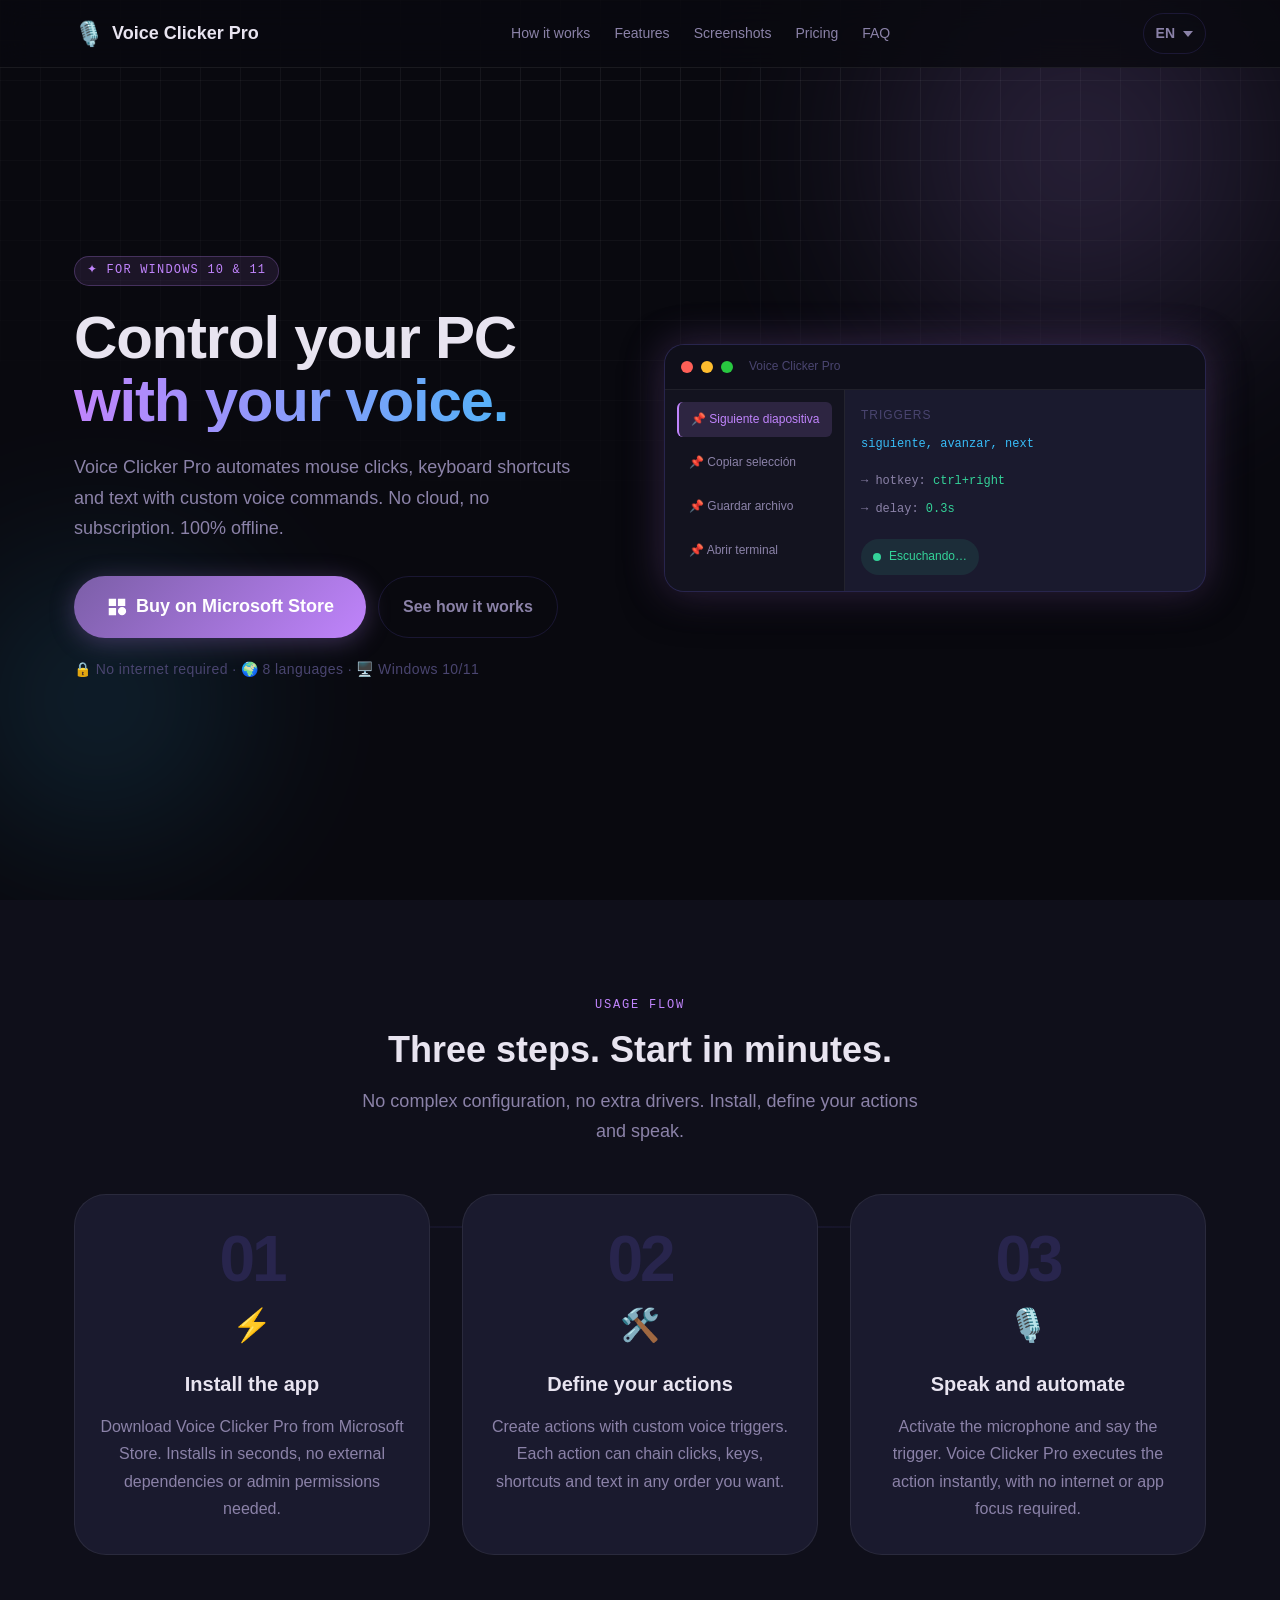
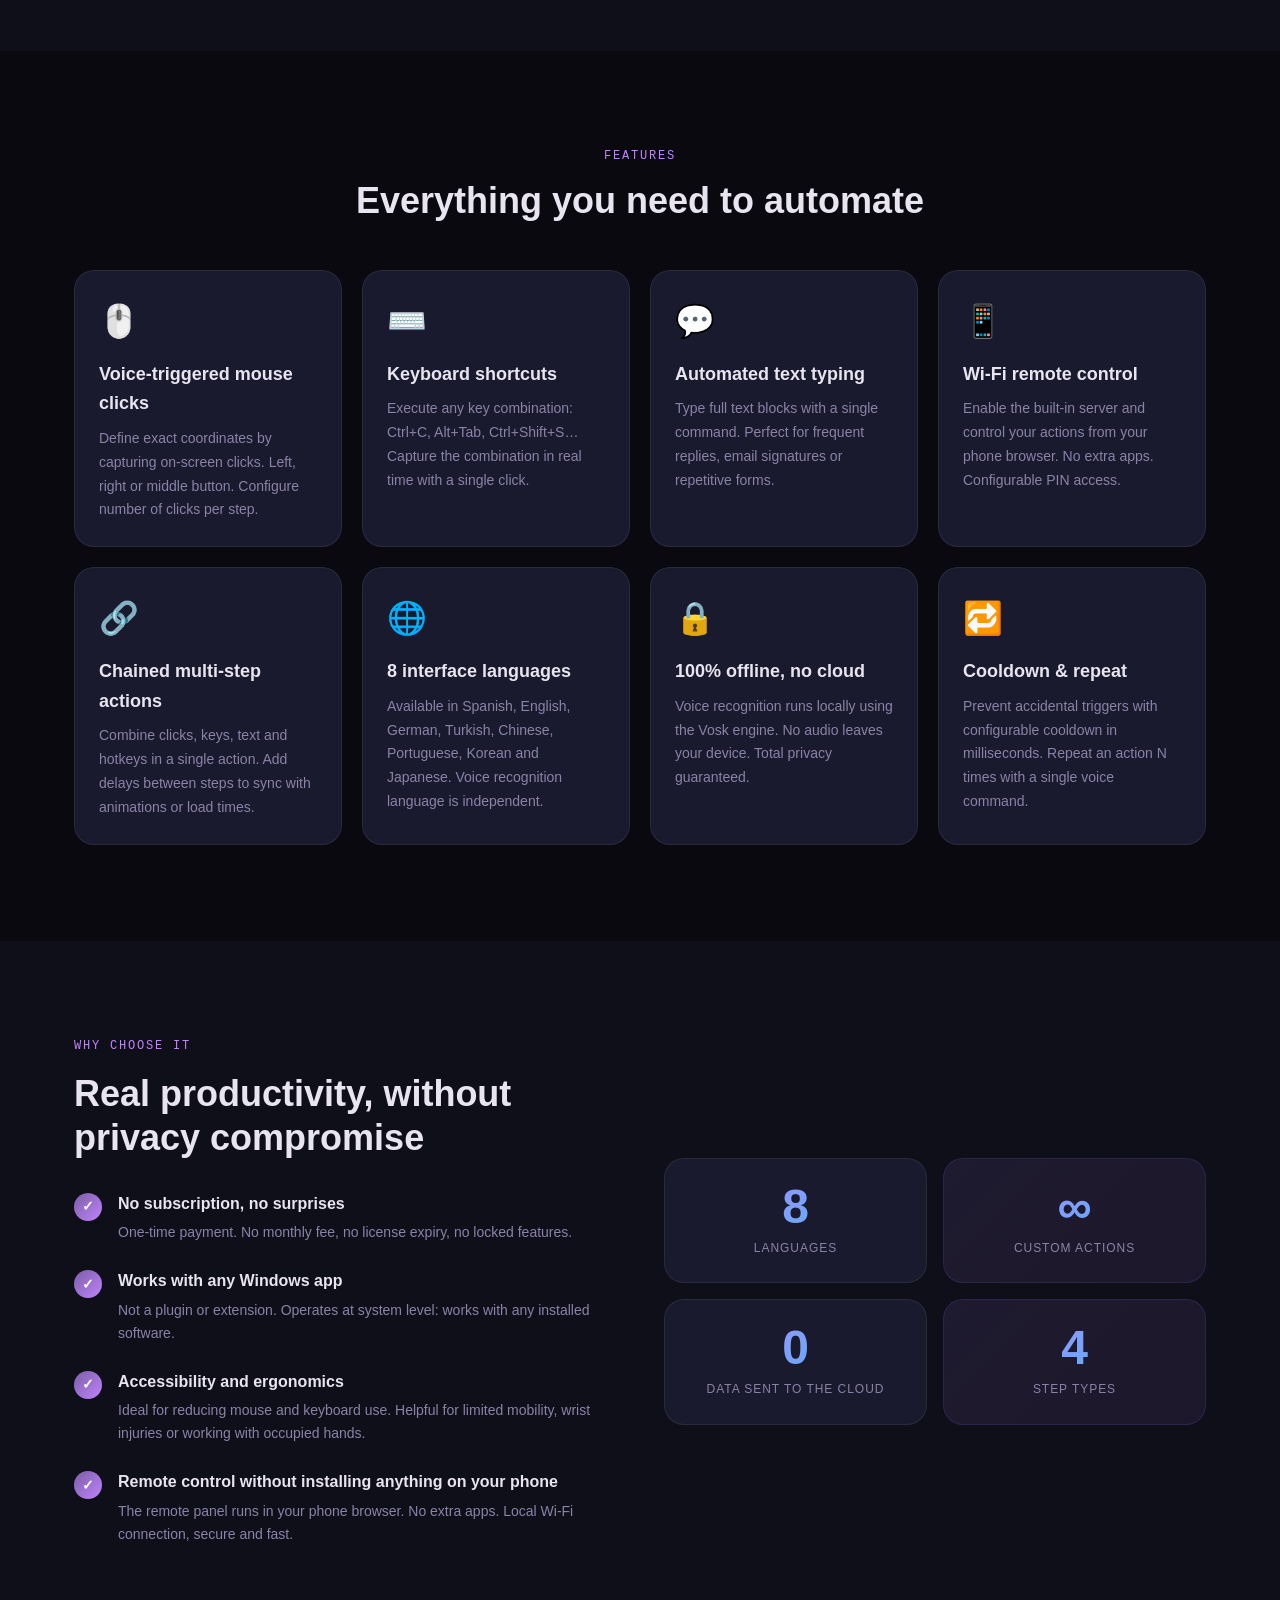
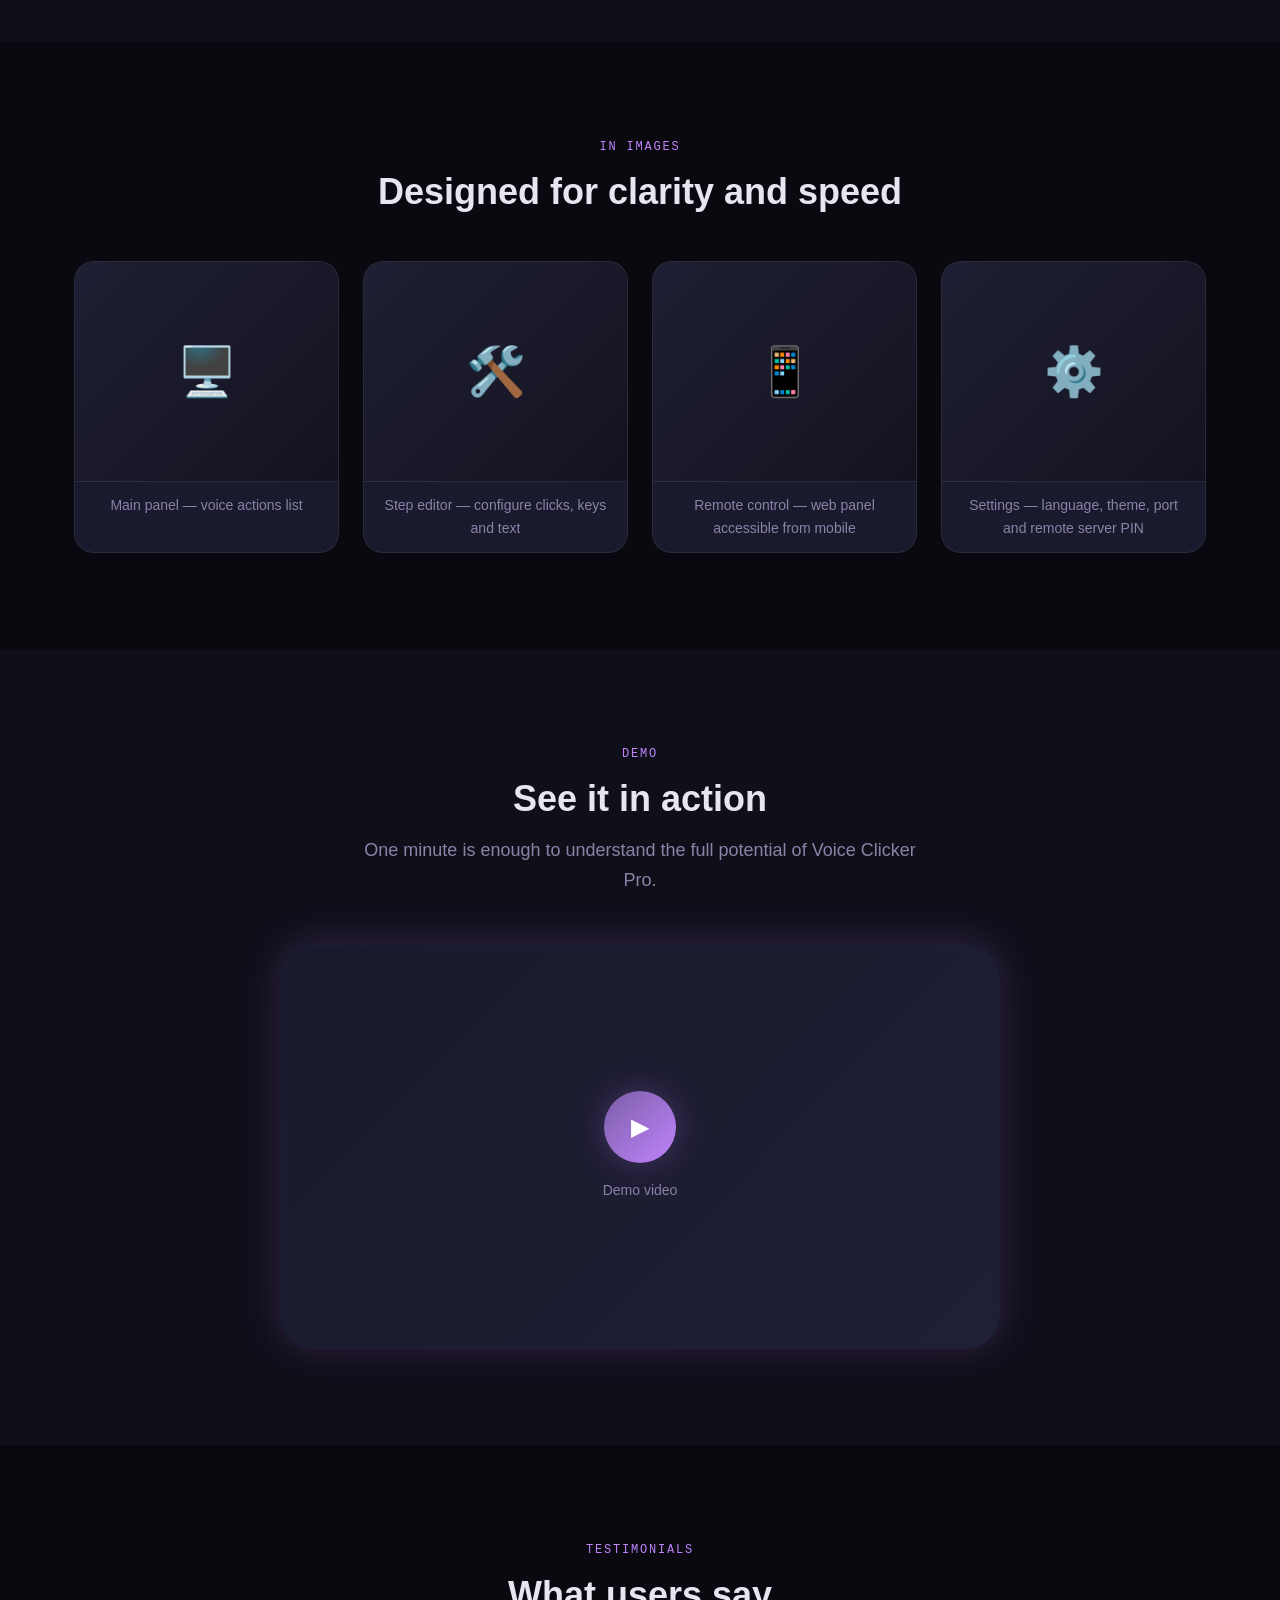
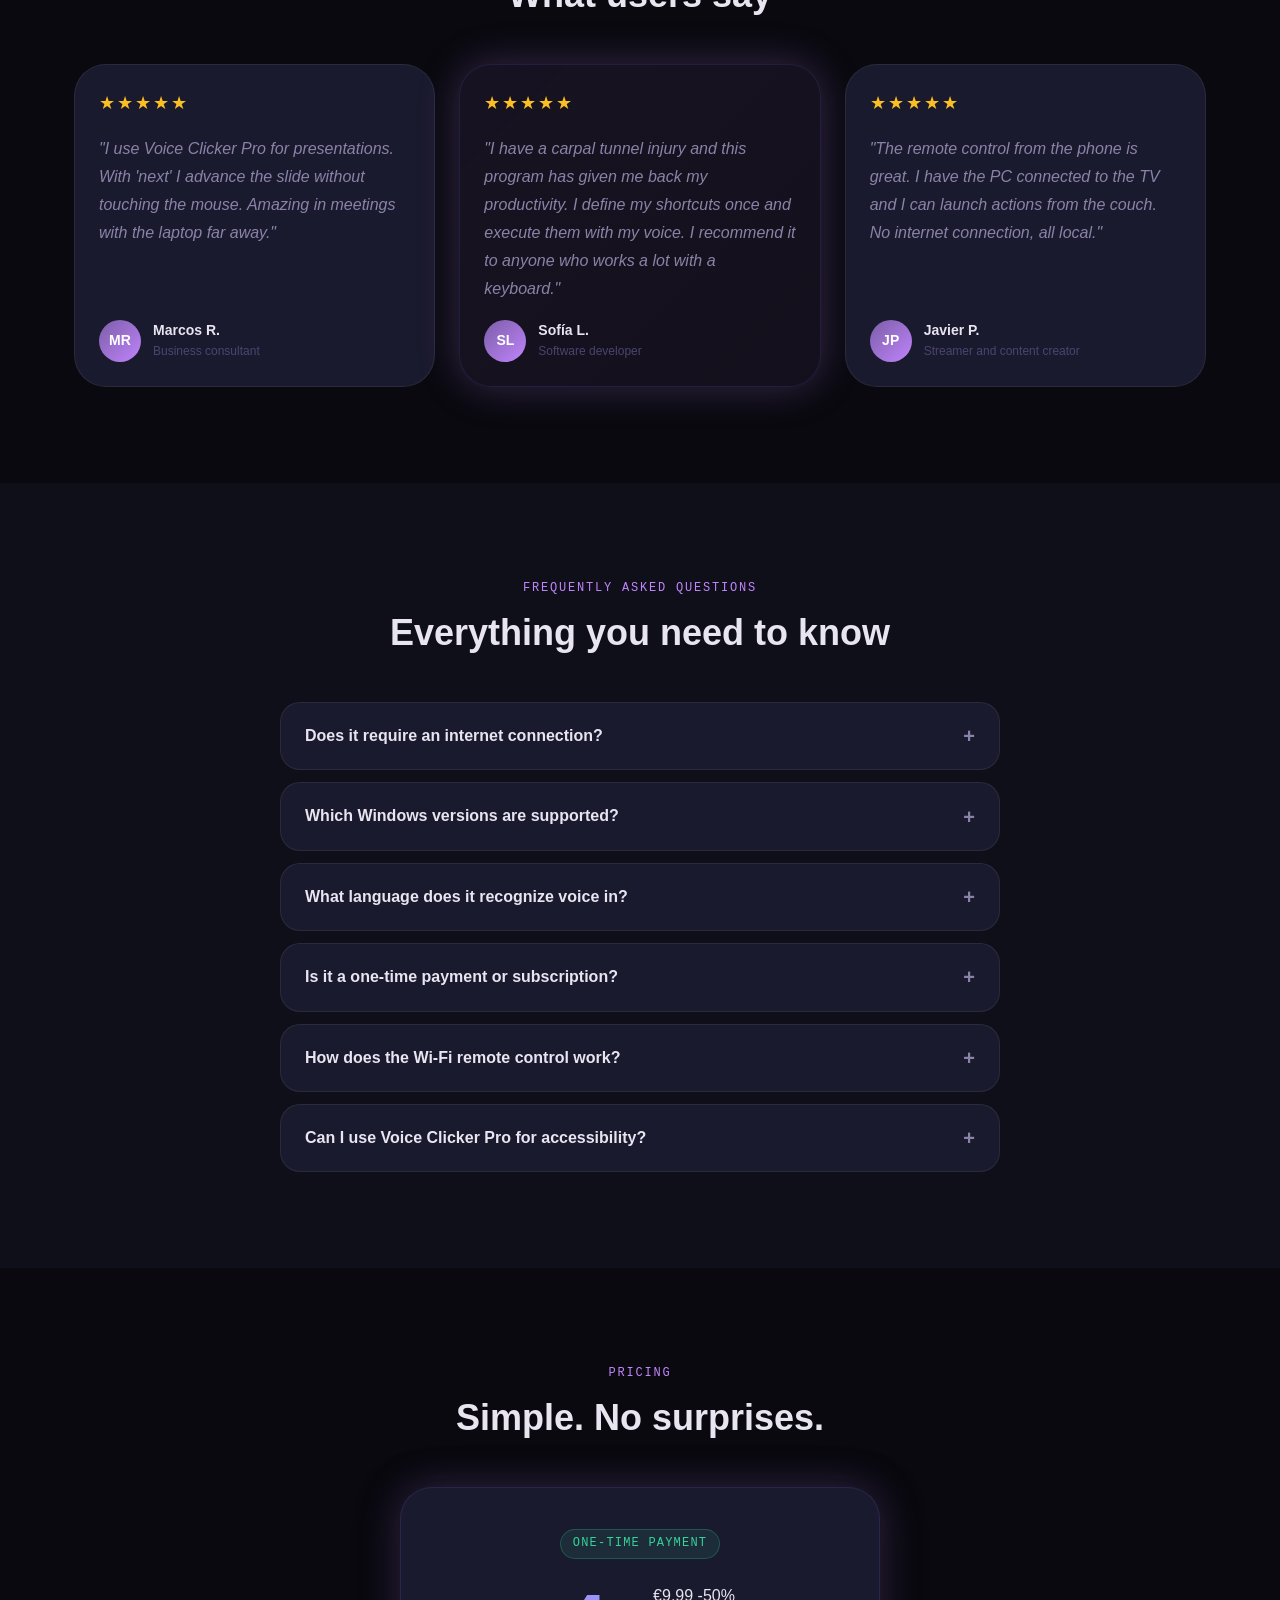
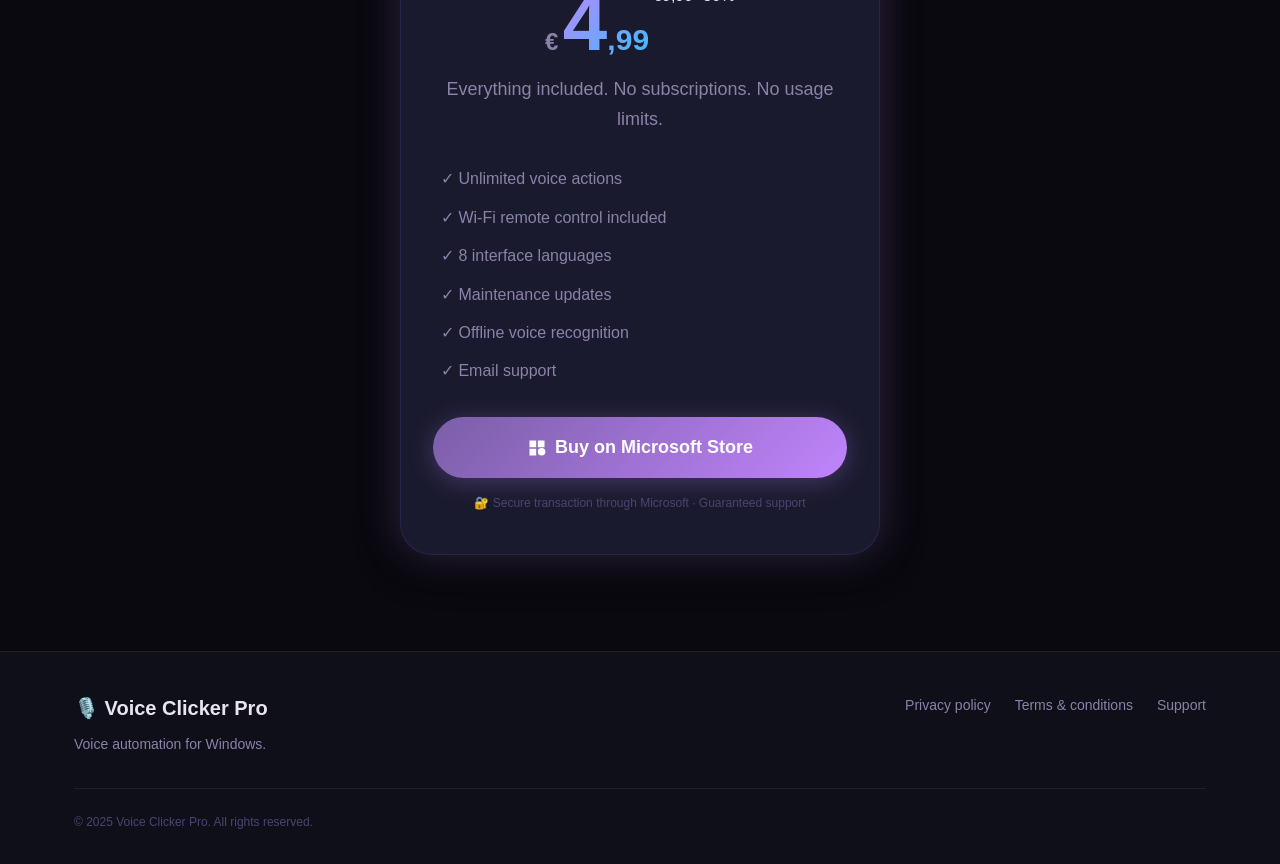
==== index.html @ a467c04c "Update index.html" ====
<!DOCTYPE html>
<html lang="es" dir="ltr">
<head>
  <meta charset="UTF-8" />
  <meta name="viewport" content="width=device-width, initial-scale=1.0" />

  <!-- SEO Primary -->
  <title data-i18n="meta_title">Voice Clicker Pro — Control por Voz para Windows | Automatización con Comandos de Voz</title>
  <meta name="description" data-i18n="meta_description" content="Voice Clicker Pro automatiza clics de ratón, teclas y texto con tu voz en Windows. Control remoto por Wi-Fi, 8 idiomas, sin cloud. Disponible en Microsoft Store." />
  <meta name="keywords" content="voice clicker, control por voz, automatización windows, clicker voz, voice automation, voice commands windows, automatizar teclado ratón, voice recognition windows" />
  <meta name="robots" content="index, follow" />
  <meta name="author" content="Voice Clicker Pro" />
  <link rel="canonical" href="https://voiceclickerpro.app/" />

  <!-- Open Graph -->
  <meta property="og:type" content="website" />
  <meta property="og:url" content="https://voiceclickerpro.app/" />
  <meta property="og:title" data-i18n="meta_og_title" content="Voice Clicker Pro — Automatización por Voz para Windows" />
  <meta property="og:description" data-i18n="meta_og_description" content="Controla tu PC con la voz. Automatiza clics, atajos de teclado y texto con comandos personalizados. Control remoto desde el móvil incluido." />
  <meta property="og:image" content="img/og-image.png" />
  <meta property="og:locale" content="es_ES" />

  <!-- Twitter Cards -->
  <meta name="twitter:card" content="summary_large_image" />
  <meta name="twitter:title" data-i18n="meta_twitter_title" content="Voice Clicker Pro — Control por Voz para Windows" />
  <meta name="twitter:description" data-i18n="meta_twitter_description" content="Automatiza tu PC con comandos de voz. Sin cloud, sin suscripción. Descárgalo en Microsoft Store." />
  <meta name="twitter:image" content="img/og-image.png" />

  <!-- Structured Data -->
  <script type="application/ld+json">
  {
    "@context": "https://schema.org",
    "@graph": [
      {
        "@type": "SoftwareApplication",
        "name": "Voice Clicker Pro",
        "applicationCategory": "UtilitiesApplication",
        "operatingSystem": "Windows 10, Windows 11",
        "description": "Desktop application for Windows that automates mouse clicks, keyboard shortcuts, and text input using voice commands. Includes Wi-Fi remote control, 8-language support, and offline voice recognition via Vosk.",
        "offers": {
          "@type": "Offer",
          "price": "4.99",
          "priceCurrency": "EUR",
          "availability": "https://schema.org/InStock",
          "url": "https://apps.microsoft.com/detail/voice-clicker-pro-id"
        },
        "softwareVersion": "1.0",
        "downloadUrl": "https://apps.microsoft.com/detail/voice-clicker-pro-id",
        "inLanguage": ["es", "en", "de", "tr", "zh", "pt", "ko", "ja"],
        "featureList": [
          "Voice-triggered mouse click automation",
          "Keyboard shortcut automation via voice",
          "Text input via voice commands",
          "Wi-Fi remote control from mobile browser",
          "Offline voice recognition (no cloud required)",
          "Multi-step actions with configurable delays",
          "8-language interface support"
        ]
      },
      {
        "@type": "Product",
        "name": "Voice Clicker Pro",
        "description": "Control your PC with your voice. Automate clicks, keyboard shortcuts and text input with custom voice commands on Windows.",
        "brand": {
          "@type": "Brand",
          "name": "Voice Clicker Pro"
        },
        "offers": {
          "@type": "Offer",
          "price": "4.99",
          "priceCurrency": "EUR",
          "availability": "https://schema.org/InStock"
        }
      },
      {
        "@type": "Organization",
        "name": "Voice Clicker Pro",
        "url": "https://voiceclickerpro.app/",
        "logo": "https://voiceclickerpro.app/img/logo.png",
        "contactPoint": {
          "@type": "ContactPoint",
          "contactType": "customer support",
          "email": "support@voiceclickerpro.app"
        }
      },
      {
        "@type": "FAQPage",
        "mainEntity": [
          {
            "@type": "Question",
            "name": "Does Voice Clicker Pro require an internet connection?",
            "acceptedAnswer": {
              "@type": "Answer",
              "text": "No. Voice recognition runs entirely offline using the Vosk engine. No data is sent to any server."
            }
          },
          {
            "@type": "Question",
            "name": "What Windows versions are supported?",
            "acceptedAnswer": {
              "@type": "Answer",
              "text": "Voice Clicker Pro supports Windows 10 and Windows 11 (64-bit)."
            }
          }
        ]
      }
    ]
  }
  </script>

  <link rel="stylesheet" href="styles.css" />
</head>
<body>

  <!-- ═══════════════════════════ HEADER ═══════════════════════════ -->
  <header class="header" role="banner">
    <div class="header__inner container">
      <a href="#hero" class="header__logo" aria-label="Voice Clicker Pro — Inicio">
        <!-- Aquí va el logo -->
        <span class="header__logo-icon" aria-hidden="true">🎙️</span>
        <span class="header__logo-text">Voice Clicker Pro</span>
      </a>

      <button class="header__nav-toggle" id="navToggle" aria-label="Abrir menú" aria-expanded="false" aria-controls="mainNav">
        <span class="header__hamburger"></span>
        <span class="header__hamburger"></span>
        <span class="header__hamburger"></span>
      </button>

      <nav class="header__nav" id="mainNav" role="navigation" aria-label="Navegación principal">
        <ul class="header__nav-list">
          <li><a href="#how-it-works" class="header__nav-link" data-i18n="nav_how">Cómo funciona</a></li>
          <li><a href="#features" class="header__nav-link" data-i18n="nav_features">Características</a></li>
          <li><a href="#screenshots" class="header__nav-link" data-i18n="nav_screenshots">Capturas</a></li>
          <li><a href="#pricing" class="header__nav-link" data-i18n="nav_pricing">Precio</a></li>
          <li><a href="#faq" class="header__nav-link" data-i18n="nav_faq">FAQ</a></li>
        </ul>
      </nav>

      <div class="header__lang" role="navigation" aria-label="Selector de idioma">
        <button class="header__lang-btn" id="langBtn" aria-haspopup="listbox" aria-expanded="false" aria-label="Idioma actual: Español">
          <span id="langBtnLabel">ES</span>
          <svg class="header__lang-caret" aria-hidden="true" viewBox="0 0 10 6" width="10" height="6">
            <path d="M0 0l5 6 5-6z" fill="currentColor"/>
          </svg>
        </button>
        <ul class="header__lang-dropdown" id="langDropdown" role="listbox" aria-label="Idiomas disponibles">
          <li role="option" data-lang="es" aria-selected="true">🇪🇸 Español</li>
          <li role="option" data-lang="en" aria-selected="false">🇬🇧 English</li>
          <li role="option" data-lang="de" aria-selected="false">🇩🇪 Deutsch</li>
          <li role="option" data-lang="tr" aria-selected="false">🇹🇷 Türkçe</li>
          <li role="option" data-lang="zh" aria-selected="false">🇨🇳 中文</li>
          <li role="option" data-lang="pt" aria-selected="false">🇧🇷 Português</li>
          <li role="option" data-lang="ko" aria-selected="false">🇰🇷 한국어</li>
          <li role="option" data-lang="ja" aria-selected="false">🇯🇵 日本語</li>
        </ul>
      </div>
    </div>
  </header>

  <main id="main-content">

    <!-- ═══════════════════════════ HERO ═══════════════════════════ -->
    <section class="hero" id="hero" aria-labelledby="heroHeading">
      <div class="hero__bg" aria-hidden="true">
        <div class="hero__bg-orb hero__bg-orb--1"></div>
        <div class="hero__bg-orb hero__bg-orb--2"></div>
        <div class="hero__bg-grid"></div>
      </div>
      <div class="hero__inner container">
        <div class="hero__content">
          <div class="hero__badge" data-i18n="hero_badge">✦ Para Windows 10 &amp; 11</div>
          <h1 class="hero__title" id="heroHeading">
            <span class="hero__title-line" data-i18n="hero_title_1">Controla tu PC</span>
            <span class="hero__title-accent" data-i18n="hero_title_2">con tu voz.</span>
          </h1>
          <p class="hero__subtitle" data-i18n="hero_subtitle">
            Voice Clicker Pro automatiza clics, atajos de teclado y texto con comandos de voz personalizados. Sin cloud, sin suscripción. 100% offline.
          </p>
          <div class="hero__cta-group">
            <a href="https://apps.microsoft.com/detail/9NT4K8DXNHBM?hl=es&gl=ES&ocid=pdpshare" class="btn btn--primary btn--large hero__cta" rel="noopener noreferrer" target="_blank" data-i18n="hero_cta_buy">
              <svg aria-hidden="true" viewBox="0 0 24 24" width="22" height="22" fill="currentColor"><path d="M3 3h8v8H3V3zm10 0h8v8h-8V3zM3 13h8v8H3v-8zm10 3.5a4.5 4.5 0 119 0 4.5 4.5 0 01-9 0z"/></svg>
              Comprar en Microsoft Store
            </a>
            <a href="#how-it-works" class="btn btn--ghost hero__cta-secondary" data-i18n="hero_cta_learn">Ver cómo funciona</a>
          </div>
          <p class="hero__trust" data-i18n="hero_trust">
            🔒 Sin conexión a internet · 🌍 8 idiomas · 🖥️ Windows 10/11
          </p>
        </div>
        <div class="hero__mockup" aria-hidden="true">
          <div class="hero__mockup-window">
            <div class="hero__mockup-titlebar">
              <span class="hero__mockup-dot hero__mockup-dot--red"></span>
              <span class="hero__mockup-dot hero__mockup-dot--yellow"></span>
              <span class="hero__mockup-dot hero__mockup-dot--green"></span>
              <span class="hero__mockup-title">Voice Clicker Pro</span>
            </div>
            <!-- Aquí va mockup principal de la app -->
            <div class="hero__mockup-body">
              <div class="hero__mockup-sidebar">
                <div class="hero__mockup-item hero__mockup-item--active">📌 Siguiente diapositiva</div>
                <div class="hero__mockup-item">📌 Copiar selección</div>
                <div class="hero__mockup-item">📌 Guardar archivo</div>
                <div class="hero__mockup-item">📌 Abrir terminal</div>
              </div>
              <div class="hero__mockup-editor">
                <div class="hero__mockup-field">
                  <span class="hero__mockup-label">Triggers</span>
                  <span class="hero__mockup-value">siguiente, avanzar, next</span>
                </div>
                <div class="hero__mockup-steps">
                  <div class="hero__mockup-step">→ hotkey: <em>ctrl+right</em></div>
                  <div class="hero__mockup-step">→ delay: <em>0.3s</em></div>
                </div>
                <div class="hero__mockup-mic">
                  <span class="hero__mockup-mic-dot"></span>
                  <span class="hero__mockup-mic-text">Escuchando…</span>
                </div>
              </div>
            </div>
          </div>
        </div>
      </div>
    </section>

    <!-- ═══════════════════════════ HOW IT WORKS ═══════════════════════════ -->
    <section class="how" id="how-it-works" aria-labelledby="howHeading">
      <div class="container">
        <header class="section-header">
          <p class="section-header__kicker" data-i18n="how_kicker">Flujo de uso</p>
          <h2 class="section-header__title" id="howHeading" data-i18n="how_title">Tres pasos. Empieza en minutos.</h2>
          <p class="section-header__desc" data-i18n="how_desc">Sin configuración compleja, sin drivers extra. Instala, define tus acciones y habla.</p>
        </header>
        <ol class="how__steps" aria-label="Pasos de uso de Voice Clicker Pro">
          <li class="how__step">
            <div class="how__step-num" aria-hidden="true">01</div>
            <div class="how__step-icon" aria-hidden="true">⚡</div>
            <h3 class="how__step-title" data-i18n="how_step1_title">Instala la app</h3>
            <p class="how__step-desc" data-i18n="how_step1_desc">Descarga Voice Clicker Pro desde Microsoft Store. Se instala en segundos, sin dependencias externas ni permisos de administrador.</p>
          </li>
          <li class="how__step">
            <div class="how__step-num" aria-hidden="true">02</div>
            <div class="how__step-icon" aria-hidden="true">🛠️</div>
            <h3 class="how__step-title" data-i18n="how_step2_title">Define tus acciones</h3>
            <p class="how__step-desc" data-i18n="how_step2_desc">Crea acciones con triggers de voz personalizados. Cada acción puede encadenar clics, teclas, atajos y texto en el orden que quieras.</p>
          </li>
          <li class="how__step">
            <div class="how__step-num" aria-hidden="true">03</div>
            <div class="how__step-icon" aria-hidden="true">🎙️</div>
            <h3 class="how__step-title" data-i18n="how_step3_title">Habla y automatiza</h3>
            <p class="how__step-desc" data-i18n="how_step3_desc">Activa el micrófono y di el trigger. Voice Clicker Pro ejecuta la acción al instante, sin necesidad de internet ni de mantener el foco en la app.</p>
          </li>
        </ol>
      </div>
    </section>

    <!-- ═══════════════════════════ FEATURES ═══════════════════════════ -->
    <section class="features" id="features" aria-labelledby="featuresHeading">
      <div class="container">
        <header class="section-header">
          <p class="section-header__kicker" data-i18n="feat_kicker">Funcionalidades</p>
          <h2 class="section-header__title" id="featuresHeading" data-i18n="feat_title">Todo lo que necesitas para automatizar</h2>
        </header>
        <ul class="features__grid" aria-label="Características principales de Voice Clicker Pro">
          <li class="feature-card">
            <div class="feature-card__icon" aria-hidden="true">🖱️</div>
            <h3 class="feature-card__title" data-i18n="feat1_title">Clics de ratón por voz</h3>
            <p class="feature-card__desc" data-i18n="feat1_desc">Define coordenadas exactas capturando clics en pantalla. Botón izquierdo, derecho o central. Configura el número de clics por paso.</p>
          </li>
          <li class="feature-card">
            <div class="feature-card__icon" aria-hidden="true">⌨️</div>
            <h3 class="feature-card__title" data-i18n="feat2_title">Atajos de teclado</h3>
            <p class="feature-card__desc" data-i18n="feat2_desc">Ejecuta cualquier combinación de teclas: Ctrl+C, Alt+Tab, Ctrl+Shift+S… Captura la combinación en tiempo real con un clic.</p>
          </li>
          <li class="feature-card">
            <div class="feature-card__icon" aria-hidden="true">💬</div>
            <h3 class="feature-card__title" data-i18n="feat3_title">Escritura automática de texto</h3>
            <p class="feature-card__desc" data-i18n="feat3_desc">Escribe bloques de texto completos con un solo comando. Ideal para respuestas frecuentes, firmas de correo o formularios repetitivos.</p>
          </li>
          <li class="feature-card">
            <div class="feature-card__icon" aria-hidden="true">📱</div>
            <h3 class="feature-card__title" data-i18n="feat4_title">Control remoto por Wi-Fi</h3>
            <p class="feature-card__desc" data-i18n="feat4_desc">Activa el servidor integrado y controla tus acciones desde el navegador de tu móvil. Sin apps extra. PIN de acceso configurable.</p>
          </li>
          <li class="feature-card">
            <div class="feature-card__icon" aria-hidden="true">🔗</div>
            <h3 class="feature-card__title" data-i18n="feat5_title">Pasos múltiples encadenados</h3>
            <p class="feature-card__desc" data-i18n="feat5_desc">Combina clics, teclas, texto y hotkeys en una sola acción. Añade delays entre pasos para sincronizar con animaciones o tiempos de carga.</p>
          </li>
          <li class="feature-card">
            <div class="feature-card__icon" aria-hidden="true">🌐</div>
            <h3 class="feature-card__title" data-i18n="feat6_title">8 idiomas de interfaz</h3>
            <p class="feature-card__desc" data-i18n="feat6_desc">Disponible en español, inglés, alemán, turco, chino, portugués, coreano y japonés. El idioma de reconocimiento de voz es independiente.</p>
          </li>
          <li class="feature-card">
            <div class="feature-card__icon" aria-hidden="true">🔒</div>
            <h3 class="feature-card__title" data-i18n="feat7_title">100% offline, sin cloud</h3>
            <p class="feature-card__desc" data-i18n="feat7_desc">El reconocimiento de voz funciona localmente con el motor Vosk. Ningún audio sale de tu equipo. Privacidad total garantizada.</p>
          </li>
          <li class="feature-card">
            <div class="feature-card__icon" aria-hidden="true">🔁</div>
            <h3 class="feature-card__title" data-i18n="feat8_title">Cooldown y repetición</h3>
            <p class="feature-card__desc" data-i18n="feat8_desc">Evita disparos accidentales con cooldown configurable en milisegundos. Repite una acción N veces con un solo comando de voz.</p>
          </li>
        </ul>
      </div>
    </section>

    <!-- ═══════════════════════════ BENEFITS ═══════════════════════════ -->
    <section class="benefits" id="benefits" aria-labelledby="benefitsHeading">
      <div class="container">
        <div class="benefits__inner">
          <div class="benefits__content">
            <p class="section-header__kicker" data-i18n="ben_kicker">Por qué elegirlo</p>
            <h2 class="benefits__title" id="benefitsHeading" data-i18n="ben_title">Productividad real, sin compromiso de privacidad</h2>
            <ul class="benefits__list">
              <li class="benefits__item">
                <span class="benefits__item-icon" aria-hidden="true">✓</span>
                <div>
                  <strong data-i18n="ben1_title">Sin suscripción, sin sorpresas</strong>
                  <p data-i18n="ben1_desc">Pago único. Sin cuota mensual, sin caducidad de licencia, sin funciones bloqueadas.</p>
                </div>
              </li>
              <li class="benefits__item">
                <span class="benefits__item-icon" aria-hidden="true">✓</span>
                <div>
                  <strong data-i18n="ben2_title">Funciona con cualquier app de Windows</strong>
                  <p data-i18n="ben2_desc">No es un plugin ni una extensión. Opera a nivel de sistema: funciona con cualquier software instalado.</p>
                </div>
              </li>
              <li class="benefits__item">
                <span class="benefits__item-icon" aria-hidden="true">✓</span>
                <div>
                  <strong data-i18n="ben3_title">Accesibilidad y ergonomía</strong>
                  <p data-i18n="ben3_desc">Ideal para reducir el uso del ratón y teclado. Útil en movilidad reducida, lesiones de muñeca o trabajo con manos ocupadas.</p>
                </div>
              </li>
              <li class="benefits__item">
                <span class="benefits__item-icon" aria-hidden="true">✓</span>
                <div>
                  <strong data-i18n="ben4_title">Control remoto sin instalar nada en el móvil</strong>
                  <p data-i18n="ben4_desc">El panel remoto corre en tu navegador del teléfono. Sin apps extra. Conexión local por Wi-Fi, segura y rápida.</p>
                </div>
              </li>
            </ul>
          </div>
          <div class="benefits__visual" aria-hidden="true">
            <div class="benefits__stat-card">
              <div class="benefits__stat-num">8</div>
              <div class="benefits__stat-label" data-i18n="ben_stat_lang">Idiomas</div>
            </div>
            <div class="benefits__stat-card benefits__stat-card--accent">
              <div class="benefits__stat-num">∞</div>
              <div class="benefits__stat-label" data-i18n="ben_stat_actions">Acciones personalizadas</div>
            </div>
            <div class="benefits__stat-card">
              <div class="benefits__stat-num">0</div>
              <div class="benefits__stat-label" data-i18n="ben_stat_cloud">Datos enviados a la nube</div>
            </div>
            <div class="benefits__stat-card benefits__stat-card--accent">
              <div class="benefits__stat-num">4</div>
              <div class="benefits__stat-label" data-i18n="ben_stat_steps">Tipos de pasos</div>
            </div>
          </div>
        </div>
      </div>
    </section>

    <!-- ═══════════════════════════ SCREENSHOTS ═══════════════════════════ -->
    <section class="screenshots" id="screenshots" aria-labelledby="screenshotsHeading">
      <div class="container">
        <header class="section-header">
          <p class="section-header__kicker" data-i18n="screens_kicker">En imágenes</p>
          <h2 class="section-header__title" id="screenshotsHeading" data-i18n="screens_title">Diseñado para claridad y velocidad</h2>
        </header>
        <div class="screenshots__gallery" role="list">
          <figure class="screenshots__item" role="listitem">
            <!-- Aquí va captura de pantalla de la pantalla principal (lista de acciones) -->
            <div class="screenshots__placeholder" aria-label="Captura de pantalla: pantalla principal">
              <span aria-hidden="true">🖥️</span>
            </div>
            <figcaption class="screenshots__caption" data-i18n="screen1_cap">Panel principal — lista de acciones de voz</figcaption>
          </figure>
          <figure class="screenshots__item" role="listitem">
            <!-- Aquí va captura de pantalla del editor de pasos -->
            <div class="screenshots__placeholder" aria-label="Captura de pantalla: editor de pasos">
              <span aria-hidden="true">🛠️</span>
            </div>
            <figcaption class="screenshots__caption" data-i18n="screen2_cap">Editor de pasos — configura clics, teclas y texto</figcaption>
          </figure>
          <figure class="screenshots__item" role="listitem">
            <!-- Aquí va captura de pantalla del panel remoto en móvil -->
            <div class="screenshots__placeholder" aria-label="Captura de pantalla: panel de control remoto">
              <span aria-hidden="true">📱</span>
            </div>
            <figcaption class="screenshots__caption" data-i18n="screen3_cap">Control remoto — panel web accesible desde el móvil</figcaption>
          </figure>
          <figure class="screenshots__item" role="listitem">
            <!-- Aquí va captura de pantalla del panel de ajustes -->
            <div class="screenshots__placeholder" aria-label="Captura de pantalla: ajustes de idioma y servidor">
              <span aria-hidden="true">⚙️</span>
            </div>
            <figcaption class="screenshots__caption" data-i18n="screen4_cap">Ajustes — idioma, tema y PIN del servidor remoto</figcaption>
          </figure>
        </div>
      </div>
    </section>

    <!-- ═══════════════════════════ VIDEO ═══════════════════════════ -->
    <section class="video-section" id="video" aria-labelledby="videoHeading">
      <div class="container">
        <header class="section-header">
          <p class="section-header__kicker" data-i18n="video_kicker">Demo</p>
          <h2 class="section-header__title" id="videoHeading" data-i18n="video_title">Míralo en acción</h2>
          <p class="section-header__desc" data-i18n="video_desc">Un minuto es suficiente para entender todo el potencial de Voice Clicker Pro.</p>
        </header>
        <div class="video-section__frame" role="img" aria-label="Vídeo demostrativo de Voice Clicker Pro">
          <!-- Aquí va un video demostrativo de la app en uso -->
          <div class="video-section__placeholder">
            <div class="video-section__play" aria-hidden="true">▶</div>
            <p data-i18n="video_placeholder">Vídeo demostrativo</p>
          </div>
        </div>
      </div>
    </section>

    <!-- ═══════════════════════════ TESTIMONIALS ═══════════════════════════ -->
    <section class="testimonials" id="testimonials" aria-labelledby="testimonialsHeading">
      <div class="container">
        <header class="section-header">
          <p class="section-header__kicker" data-i18n="test_kicker">Testimonios</p>
          <h2 class="section-header__title" id="testimonialsHeading" data-i18n="test_title">Lo que dicen los usuarios</h2>
        </header>
        <div class="testimonials__grid">
          <article class="testimonial-card" aria-label="Testimonio de usuario">
            <div class="testimonial-card__stars" aria-label="5 de 5 estrellas">★★★★★</div>
            <blockquote class="testimonial-card__quote">
              <p data-i18n="test1_quote">"Uso Voice Clicker Pro para presentaciones. Con 'siguiente' avanzo la diapositiva sin tocar el ratón. Increíble en reuniones con el portátil lejos."</p>
            </blockquote>
            <footer class="testimonial-card__author">
              <div class="testimonial-card__avatar" aria-hidden="true">MR</div>
              <div>
                <cite class="testimonial-card__name">Marcos R.</cite>
                <p class="testimonial-card__role" data-i18n="test1_role">Consultor de negocio</p>
              </div>
            </footer>
          </article>
          <article class="testimonial-card testimonial-card--featured" aria-label="Testimonio destacado">
            <div class="testimonial-card__stars" aria-label="5 de 5 estrellas">★★★★★</div>
            <blockquote class="testimonial-card__quote">
              <p data-i18n="test2_quote">"Tengo una lesión de túnel carpiano y este programa me ha devuelto la productividad. Defino mis atajos una vez y los ejecuto con la voz. Lo recomiendo a cualquiera que trabaje mucho con el teclado."</p>
            </blockquote>
            <footer class="testimonial-card__author">
              <div class="testimonial-card__avatar" aria-hidden="true">SL</div>
              <div>
                <cite class="testimonial-card__name">Sofía L.</cite>
                <p class="testimonial-card__role" data-i18n="test2_role">Desarrolladora de software</p>
              </div>
            </footer>
          </article>
          <article class="testimonial-card" aria-label="Testimonio de usuario">
            <div class="testimonial-card__stars" aria-label="5 de 5 estrellas">★★★★★</div>
            <blockquote class="testimonial-card__quote">
              <p data-i18n="test3_quote">"El control remoto desde el móvil es genial. Tengo el PC conectado a la tele y puedo lanzar acciones desde el sofá. Sin conexión a internet, todo local."</p>
            </blockquote>
            <footer class="testimonial-card__author">
              <div class="testimonial-card__avatar" aria-hidden="true">JP</div>
              <div>
                <cite class="testimonial-card__name">Javier P.</cite>
                <p class="testimonial-card__role" data-i18n="test3_role">Streamer y creador de contenido</p>
              </div>
            </footer>
          </article>
        </div>
      </div>
    </section>

    <!-- ═══════════════════════════ FAQ ═══════════════════════════ -->
    <section class="faq" id="faq" aria-labelledby="faqHeading">
      <div class="container">
        <header class="section-header">
          <p class="section-header__kicker" data-i18n="faq_kicker">Preguntas frecuentes</p>
          <h2 class="section-header__title" id="faqHeading" data-i18n="faq_title">Todo lo que necesitas saber</h2>
        </header>
        <dl class="faq__list">
          <div class="faq__item">
            <dt class="faq__question">
              <button class="faq__toggle" aria-expanded="false" aria-controls="faq1-answer">
                <span class="faq__text" data-i18n="faq1_q"></span>
                <span class="faq__toggle-icon" aria-hidden="true">+</span>
              </button>
            </dt>
            <dd class="faq__answer" id="faq1-answer" hidden>
              <p data-i18n="faq1_a">No. Voice Clicker Pro funciona completamente offline. El reconocimiento de voz usa el motor Vosk, que se ejecuta localmente en tu PC. Ningún audio ni dato personal se envía a ningún servidor.</p>
            </dd>
          </div>
          <div class="faq__item">
            <dt class="faq__question">
              <button class="faq__toggle" aria-expanded="false" aria-controls="faq2-answer">
                <span class="faq__text" data-i18n="faq2_q"></span>
                <span class="faq__toggle-icon" aria-hidden="true">+</span>
              </button>
            </dt>
            <dd class="faq__answer" id="faq2-answer" hidden>
              <p data-i18n="faq2_a">Voice Clicker Pro es compatible con Windows 10 y Windows 11 en arquitectura 64 bits. No es compatible con macOS ni Linux en esta versión.</p>
            </dd>
          </div>
          <div class="faq__item">
            <dt class="faq__question">
              <but<button class="faq__toggle" aria-expanded="false" aria-controls="faq3-answer">
                <span class="faq__text" data-i18n="faq3_q"></span>
                <span class="faq__toggle-icon" aria-hidden="true">+</span>
              </button>
            </dt>
            <dd class="faq__answer" id="faq3-answer" hidden>
              <p data-i18n="faq3_a">La versión actual incluye el modelo de reconocimiento de voz en español. Los idiomas de la interfaz (ES, EN, DE, TR, ZH, PT, KO, JA) son independientes del motor de voz.</p>
            </dd>
          </div>
          <div class="faq__item">
            <dt class="faq__question">
              <button class="faq__toggle" aria-expanded="false" aria-controls="faq4-answer">
                <span class="faq__text" data-i18n="faq4_q"></span>
                <span class="faq__toggle-icon" aria-hidden="true">+</span>
              </button>
            </dt>
            <dd class="faq__answer" id="faq4-answer" hidden>
              <p data-i18n="faq4_a">Pago único en Microsoft Store. No hay cuota mensual, no hay funciones premium bloqueadas, no hay anuncios. Lo compras una vez y es tuyo para siempre, incluyendo actualizaciones de mantenimiento.</p>
            </dd>
          </div>
          <div class="faq__item">
            <dt class="faq__question">
              <button class="faq__toggle" aria-expanded="false" aria-controls="faq5-answer">
                <span class="faq__text" data-i18n="faq5_q"></span>
                <span class="faq__toggle-icon" aria-hidden="true">+</span>
              </button>
            </dt>
            <dd class="faq__answer" id="faq5-answer" hidden>
              <p data-i18n="faq5_a">Desde la app, activa el servidor remoto. La app mostrará la URL local de tu red Wi-Fi. Ábrela en el navegador de tu móvil, introduce el PIN y tendrás acceso a todas tus acciones.</p>
            </dd>
          </div>
          <div class="faq__item">
            <dt class="faq__question">
              <button class="faq__toggle" aria-expanded="false" aria-controls="faq6-answer">
                <span class="faq__text" data-i18n="faq6_q"></span>
                <span class="faq__toggle-icon" aria-hidden="true">+</span>
              </button>
            </dt>
            <dd class="faq__answer" id="faq6-answer" hidden>
              <p data-i18n="faq6_a">Sí, es uno de sus usos principales. Si tienes movilidad reducida en manos o brazos, o sufres lesiones como el síndrome del túnel carpiano, Voice Clicker Pro puede reducir drásticamente el uso físico del ratón y teclado.</p>
            </dd>
          </div>
        </dl>
      </div>
    </section>

    <!-- ═══════════════════════════ PRICING ═══════════════════════════ -->
    <section class="pricing" id="pricing" aria-labelledby="pricingHeading">
      <div class="container">
        <header class="section-header">
          <p class="section-header__kicker" data-i18n="price_kicker">Precio</p>
          <h2 class="section-header__title" id="pricingHeading" data-i18n="price_title">Simple. Sin sorpresas.</h2>
        </header>
        <div class="pricing__card" role="region" aria-label="Plan de compra de Voice Clicker Pro">
          <div class="pricing__badge" data-i18n="price_badge">Pago único</div>
          <div class="pricing__amount">
            <div class="pricing__price-main">
              <span class="pricing__currency">€</span>
              <span class="pricing__number">4<span class="pricing__decimal">,99</span></span>
            </div>
          
            <div class="pricing__price-meta">
              <span class="pricing__old">€9,99</span>
              <span class="pricing__discount">-50%</span>
            </div>
          </div>
          <p class="pricing__desc" data-i18n="price_desc">Todo incluido. Sin suscripciones. Sin límites de uso.</p>
          <ul class="pricing__features" aria-label="Qué incluye">
            <li data-i18n="price_f1">✓ Acciones de voz ilimitadas</li>
            <li data-i18n="price_f2">✓ Control remoto Wi-Fi incluido</li>
            <li data-i18n="price_f3">✓ 8 idiomas de interfaz</li>
            <li data-i18n="price_f4">✓ Actualizaciones de mantenimiento</li>
            <li data-i18n="price_f5">✓ Reconocimiento de voz offline</li>
            <li data-i18n="price_f6">✓ Soporte por email</li>
          </ul>
          <a href="https://apps.microsoft.com/detail/9NT4K8DXNHBM?hl=es&gl=ES&ocid=pdpshare" class="btn btn--primary btn--large pricing__cta" rel="noopener noreferrer" target="_blank" data-i18n="price_cta">
            <svg aria-hidden="true" viewBox="0 0 24 24" width="20" height="20" fill="currentColor"><path d="M3 3h8v8H3V3zm10 0h8v8h-8V3zM3 13h8v8H3v-8zm10 3.5a4.5 4.5 0 119 0 4.5 4.5 0 01-9 0z"/></svg>
            Comprar en Microsoft Store
          </a>
          <p class="pricing__trust" data-i18n="price_trust">🔐 Transacción segura a través de Microsoft · Soporte garantizado</p>
        </div>
      </div>
    </section>

  </main>

  <!-- ═══════════════════════════ FOOTER ═══════════════════════════ -->
  <footer class="footer" role="contentinfo">
    <div class="container">
      <div class="footer__inner">
        <div class="footer__brand">
          <span class="footer__logo" aria-label="Voice Clicker Pro">🎙️ Voice Clicker Pro</span>
          <p class="footer__tagline" data-i18n="footer_tagline">Automatización por voz para Windows.</p>
        </div>
        <nav class="footer__nav" aria-label="Navegación del pie de página">
          <ul class="footer__nav-list">
            <li><a href="privacy.html" class="footer__nav-link" data-i18n="footer_privacy">Política de privacidad</a></li>
            <li><a href="terms.html" class="footer__nav-link" data-i18n="footer_terms">Términos y condiciones</a></li>
            <li><a href="mailto:support@voiceclickerpro.app" class="footer__nav-link" data-i18n="footer_support">Soporte</a></li>
          </ul>
        </nav>
      </div>
      <p class="footer__copy">
        <span data-i18n="footer_copy">© 2025 Voice Clicker Pro. Todos los derechos reservados.</span>
      </p>
    </div>
  </footer>

  <script src="script.js"></script>
</body>
</html>
---- styles.css ----
/* ═══════════════════════════════════════════════════════════════
   Voice Clicker Pro — Landing Page Styles
   Architecture: BEM · Mobile-first · CSS Custom Properties
   ═══════════════════════════════════════════════════════════════ */

/* ─── 1. ROOT VARIABLES ─────────────────────────────────────────── */
:root {
  /* Colors */
  --color-bg:         #09090f;
  --color-bg-2:       #0f0f1a;
  --color-bg-3:       #13131f;
  --color-surface:    #1a1a2e;
  --color-surface-2:  #1f1f35;
  --color-border:     rgba(120, 100, 255, 0.15);
  --color-border-2:   rgba(255, 255, 255, 0.07);

  --color-primary:    #7b5ea7;
  --color-primary-h:  #9b7ec8;
  --color-accent:     #c084fc;
  --color-accent-2:   #38bdf8;
  --color-accent-glow: rgba(192, 132, 252, 0.25);

  --color-text:       #e8e4f0;
  --color-text-muted: #8b82a8;
  --color-text-faint: #4a4570;

  --color-success:    #34d399;
  --color-warning:    #fbbf24;

  /* Typography */
  --font-display:  'Syne', 'Trebuchet MS', Arial Black, sans-serif;
  --font-body:     'DM Sans', 'Segoe UI', Tahoma, sans-serif;
  --font-mono:     'JetBrains Mono', 'Consolas', monospace;

  /* Scale */
  --text-xs:   0.75rem;
  --text-sm:   0.875rem;
  --text-base: 1rem;
  --text-lg:   1.125rem;
  --text-xl:   1.25rem;
  --text-2xl:  1.5rem;
  --text-3xl:  1.875rem;
  --text-4xl:  2.25rem;
  --text-5xl:  3rem;
  --text-6xl:  3.75rem;

  /* Spacing */
  --space-1:  0.25rem;
  --space-2:  0.5rem;
  --space-3:  0.75rem;
  --space-4:  1rem;
  --space-5:  1.25rem;
  --space-6:  1.5rem;
  --space-8:  2rem;
  --space-10: 2.5rem;
  --space-12: 3rem;
  --space-16: 4rem;
  --space-20: 5rem;
  --space-24: 6rem;
  --space-32: 8rem;

  /* Layout */
  --container-max: 1180px;
  --container-pad: var(--space-6);
  --radius-sm:  0.375rem;
  --radius-md:  0.75rem;
  --radius-lg:  1.25rem;
  --radius-xl:  2rem;
  --radius-full: 9999px;

  /* Shadows */
  --shadow-sm:  0 1px 3px rgba(0,0,0,0.4);
  --shadow-md:  0 4px 20px rgba(0,0,0,0.5);
  --shadow-lg:  0 8px 40px rgba(0,0,0,0.6);
  --shadow-glow: 0 0 40px var(--color-accent-glow);

  /* Transitions */
  --transition-fast:   150ms ease;
  --transition-base:   250ms ease;
  --transition-slow:   400ms cubic-bezier(0.4, 0, 0.2, 1);

  /* Header */
  --header-h: 68px;
}

/* ─── 2. RESET / BASE ───────────────────────────────────────────── */
*, *::before, *::after {
  box-sizing: border-box;
  margin: 0;
  padding: 0;
}

html {
  scroll-behavior: smooth;
  font-size: 16px;
  -webkit-text-size-adjust: 100%;
}

body {
  font-family: var(--font-body);
  background-color: var(--color-bg);
  color: var(--color-text);
  line-height: 1.65;
  min-height: 100vh;
  overflow-x: hidden;
}

img, video {
  max-width: 100%;
  display: block;
}

a {
  color: inherit;
  text-decoration: none;
}

ul, ol {
  list-style: none;
}

button {
  cursor: pointer;
  font: inherit;
  background: none;
  border: none;
}

code {
  font-family: var(--font-mono);
  font-size: 0.875em;
  background: rgba(255,255,255,0.08);
  padding: 0.1em 0.35em;
  border-radius: var(--radius-sm);
  color: var(--color-accent);
}

/* Focus visible — accessibility */
:focus-visible {
  outline: 2px solid var(--color-accent);
  outline-offset: 3px;
  border-radius: var(--radius-sm);
}

/* Reduced motion */
@media (prefers-reduced-motion: reduce) {
  *, *::before, *::after {
    animation-duration: 0.01ms !important;
    animation-iteration-count: 1 !important;
    transition-duration: 0.01ms !important;
    scroll-behavior: auto !important;
  }
}

/* ─── 3. LAYOUT UTILITIES ───────────────────────────────────────── */
.container {
  width: 100%;
  max-width: var(--container-max);
  margin-inline: auto;
  padding-inline: var(--container-pad);
}

/* ─── 4. TYPOGRAPHY UTILITIES ───────────────────────────────────── */
/* Google Fonts import via @import for display and body fonts */
@import url('https://fonts.googleapis.com/css2?family=Syne:wght@600;700;800&family=DM+Sans:wght@300;400;500;600&family=JetBrains+Mono:wght@400;500&display=swap');

/* ─── 5. SECTION HEADER ─────────────────────────────────────────── */
.section-header {
  text-align: center;
  margin-bottom: var(--space-12);
}

.section-header__kicker {
  font-family: var(--font-mono);
  font-size: var(--text-xs);
  letter-spacing: 0.15em;
  text-transform: uppercase;
  color: var(--color-accent);
  margin-bottom: var(--space-3);
}

.section-header__title {
  font-family: var(--font-display);
  font-size: var(--text-3xl);
  font-weight: 700;
  color: var(--color-text);
  line-height: 1.2;
  margin-bottom: var(--space-4);
}

.section-header__desc {
  font-size: var(--text-lg);
  color: var(--color-text-muted);
  max-width: 580px;
  margin-inline: auto;
}

@media (min-width: 768px) {
  .section-header__title { font-size: var(--text-4xl); }
}

/* ─── 6. BUTTONS ────────────────────────────────────────────────── */
.btn {
  display: inline-flex;
  align-items: center;
  gap: var(--space-2);
  padding: var(--space-3) var(--space-6);
  border-radius: var(--radius-full);
  font-weight: 600;
  font-size: var(--text-base);
  transition: all var(--transition-base);
  white-space: nowrap;
  position: relative;
  overflow: hidden;
}

.btn--primary {
  background: linear-gradient(135deg, var(--color-primary), var(--color-accent));
  color: #fff;
  box-shadow: 0 4px 24px rgba(123, 94, 167, 0.45);
}

.btn--primary::before {
  content: '';
  position: absolute;
  inset: 0;
  background: linear-gradient(135deg, var(--color-primary-h), #d8b4fe);
  opacity: 0;
  transition: opacity var(--transition-base);
}

.btn--primary:hover::before,
.btn--primary:focus-visible::before {
  opacity: 1;
}

.btn--primary > * {
  position: relative;
  z-index: 1;
}

.btn--ghost {
  background: transparent;
  color: var(--color-text-muted);
  border: 1.5px solid var(--color-border);
}

.btn--ghost:hover,
.btn--ghost:focus-visible {
  border-color: var(--color-accent);
  color: var(--color-text);
}

.btn--large {
  padding: var(--space-4) var(--space-8);
  font-size: var(--text-lg);
}

/* ─── 7. HEADER ─────────────────────────────────────────────────── */
.header {
  position: fixed;
  top: 0;
  left: 0;
  right: 0;
  z-index: 100;
  height: var(--header-h);
  background: rgba(9, 9, 15, 0.8);
  backdrop-filter: blur(16px);
  -webkit-backdrop-filter: blur(16px);
  border-bottom: 1px solid var(--color-border-2);
  transition: background var(--transition-base);
}

.header--scrolled {
  background: rgba(9, 9, 15, 0.96);
}

.header__inner {
  height: 100%;
  display: flex;
  align-items: center;
  gap: var(--space-6);
}

.header__logo {
  display: flex;
  align-items: center;
  gap: var(--space-2);
  flex-shrink: 0;
}

.header__logo-icon {
  font-size: var(--text-2xl);
}

.header__logo-text {
  font-family: var(--font-display);
  font-size: var(--text-lg);
  font-weight: 700;
  color: var(--color-text);
}

.header__nav {
  display: none;
  flex: 1;
}

.header__nav-list {
  display: flex;
  gap: var(--space-6);
  justify-content: center;
}

.header__nav-link {
  font-size: var(--text-sm);
  font-weight: 500;
  color: var(--color-text-muted);
  transition: color var(--transition-fast);
}

.header__nav-link:hover,
.header__nav-link:focus-visible {
  color: var(--color-text);
}

/* Language Selector */
.header__lang {
  margin-left: auto;
  position: relative;
}

.header__lang-btn {
  display: flex;
  align-items: center;
  gap: var(--space-2);
  padding: var(--space-2) var(--space-3);
  border: 1.5px solid var(--color-border);
  border-radius: var(--radius-full);
  font-size: var(--text-sm);
  font-weight: 600;
  color: var(--color-text-muted);
  transition: all var(--transition-fast);
}

.header__lang-btn:hover,
.header__lang-btn:focus-visible {
  border-color: var(--color-accent);
  color: var(--color-text);
}

.header__lang-caret {
  transition: transform var(--transition-fast);
}

.header__lang-btn[aria-expanded="true"] .header__lang-caret {
  transform: rotate(180deg);
}

.header__lang-dropdown {
  position: absolute;
  top: calc(100% + var(--space-2));
  right: 0;
  background: var(--color-surface);
  border: 1px solid var(--color-border);
  border-radius: var(--radius-lg);
  padding: var(--space-2);
  min-width: 150px;
  box-shadow: var(--shadow-lg);
  opacity: 0;
  transform: translateY(-8px);
  pointer-events: none;
  transition: opacity var(--transition-base), transform var(--transition-base);
  z-index: 110;
}

.header__lang-dropdown.is-open {
  opacity: 1;
  transform: translateY(0);
  pointer-events: auto;
}

.header__lang-dropdown li {
  padding: var(--space-2) var(--space-3);
  border-radius: var(--radius-sm);
  cursor: pointer;
  font-size: var(--text-sm);
  color: var(--color-text-muted);
  transition: all var(--transition-fast);
}

.header__lang-dropdown li:hover,
.header__lang-dropdown li[aria-selected="true"] {
  background: var(--color-surface-2);
  color: var(--color-text);
}

.header__lang-dropdown li[aria-selected="true"] {
  color: var(--color-accent);
}

/* Hamburger */
.header__nav-toggle {
  display: flex;
  flex-direction: column;
  gap: 5px;
  padding: var(--space-2);
  margin-left: auto;
  order: 3;
}

.header__hamburger {
  display: block;
  width: 22px;
  height: 2px;
  background: var(--color-text-muted);
  border-radius: 2px;
  transition: all var(--transition-base);
}

@media (min-width: 768px) {
  .header__nav-toggle { display: none; }
  .header__nav { display: block; }
  .header__lang { margin-left: 0; }
}

/* Mobile nav open state */
.header--nav-open .header__nav {
  display: block;
  position: fixed;
  inset: var(--header-h) 0 0;
  background: var(--color-bg);
  padding: var(--space-8);
  border-top: 1px solid var(--color-border-2);
}

.header--nav-open .header__nav-list {
  flex-direction: column;
  gap: var(--space-4);
  align-items: flex-start;
}

.header--nav-open .header__nav-link {
  font-size: var(--text-2xl);
}

/* ─── 8. HERO ────────────────────────────────────────────────────── */
.hero {
  position: relative;
  min-height: 100svh;
  display: flex;
  align-items: center;
  padding-top: calc(var(--header-h) + var(--space-12));
  padding-bottom: var(--space-20);
  overflow: hidden;
}

/* Background effects */
.hero__bg {
  position: absolute;
  inset: 0;
  pointer-events: none;
}

.hero__bg-orb {
  position: absolute;
  border-radius: var(--radius-full);
  filter: blur(80px);
  opacity: 0.35;
}

.hero__bg-orb--1 {
  width: 600px;
  height: 600px;
  top: -150px;
  right: -100px;
  background: radial-gradient(circle, var(--color-primary) 0%, transparent 70%);
  animation: orbFloat1 8s ease-in-out infinite;
}

.hero__bg-orb--2 {
  width: 400px;
  height: 400px;
  bottom: 0;
  left: -100px;
  background: radial-gradient(circle, var(--color-accent-2) 0%, transparent 70%);
  opacity: 0.2;
  animation: orbFloat2 10s ease-in-out infinite;
}

.hero__bg-grid {
  position: absolute;
  inset: 0;
  background-image:
    linear-gradient(var(--color-border-2) 1px, transparent 1px),
    linear-gradient(90deg, var(--color-border-2) 1px, transparent 1px);
  background-size: 40px 40px;
  mask-image: radial-gradient(ellipse 80% 60% at 50% 0%, black 0%, transparent 100%);
}

@keyframes orbFloat1 {
  0%, 100% { transform: translate(0, 0) scale(1); }
  50%       { transform: translate(-30px, 30px) scale(1.05); }
}

@keyframes orbFloat2 {
  0%, 100% { transform: translate(0, 0); }
  50%       { transform: translate(20px, -20px); }
}

.hero__inner {
  position: relative;
  z-index: 1;
  display: grid;
  gap: var(--space-12);
  align-items: center;
}

.hero__badge {
  display: inline-flex;
  align-items: center;
  gap: var(--space-2);
  font-family: var(--font-mono);
  font-size: var(--text-xs);
  letter-spacing: 0.1em;
  text-transform: uppercase;
  color: var(--color-accent);
  background: rgba(192, 132, 252, 0.1);
  border: 1px solid rgba(192, 132, 252, 0.25);
  padding: var(--space-1) var(--space-3);
  border-radius: var(--radius-full);
  margin-bottom: var(--space-5);
  width: fit-content;
}

.hero__title {
  font-family: var(--font-display);
  font-size: clamp(var(--text-4xl), 6vw, var(--text-6xl));
  font-weight: 800;
  line-height: 1.05;
  letter-spacing: -0.02em;
  margin-bottom: var(--space-5);
}

.hero__title-line {
  display: block;
  color: var(--color-text);
}

.hero__title-accent {
  display: block;
  background: linear-gradient(90deg, var(--color-accent), var(--color-accent-2));
  -webkit-background-clip: text;
  background-clip: text;
  -webkit-text-fill-color: transparent;
}

.hero__subtitle {
  font-size: var(--text-lg);
  color: var(--color-text-muted);
  max-width: 500px;
  line-height: 1.7;
  margin-bottom: var(--space-8);
}

.hero__cta-group {
  display: flex;
  flex-wrap: wrap;
  gap: var(--space-3);
  margin-bottom: var(--space-5);
}

.hero__trust {
  font-size: var(--text-sm);
  color: var(--color-text-faint);
  letter-spacing: 0.03em;
}

/* Mockup window */
.hero__mockup {
  display: none;
}

.hero__mockup-window {
  background: var(--color-surface);
  border: 1px solid var(--color-border);
  border-radius: var(--radius-lg);
  box-shadow: var(--shadow-glow), var(--shadow-lg);
  overflow: hidden;
}

.hero__mockup-titlebar {
  display: flex;
  align-items: center;
  gap: var(--space-2);
  padding: var(--space-3) var(--space-4);
  background: var(--color-bg-2);
  border-bottom: 1px solid var(--color-border-2);
}

.hero__mockup-dot {
  width: 12px;
  height: 12px;
  border-radius: var(--radius-full);
}

.hero__mockup-dot--red    { background: #ff5f57; }
.hero__mockup-dot--yellow { background: #ffbd2e; }
.hero__mockup-dot--green  { background: #28c840; }

.hero__mockup-title {
  font-size: var(--text-xs);
  color: var(--color-text-faint);
  margin-left: var(--space-2);
}

.hero__mockup-body {
  display: flex;
  min-height: 200px;
}

.hero__mockup-sidebar {
  width: 180px;
  background: var(--color-bg-3);
  padding: var(--space-3);
  border-right: 1px solid var(--color-border-2);
  display: flex;
  flex-direction: column;
  gap: var(--space-2);
}

.hero__mockup-item {
  font-size: var(--text-xs);
  color: var(--color-text-muted);
  padding: var(--space-2) var(--space-3);
  border-radius: var(--radius-sm);
  cursor: default;
}

.hero__mockup-item--active {
  background: rgba(123, 94, 167, 0.25);
  color: var(--color-accent);
  border-left: 2px solid var(--color-accent);
}

.hero__mockup-editor {
  flex: 1;
  padding: var(--space-4);
}

.hero__mockup-field {
  margin-bottom: var(--space-3);
}

.hero__mockup-label {
  font-size: var(--text-xs);
  color: var(--color-text-faint);
  display: block;
  margin-bottom: var(--space-1);
  text-transform: uppercase;
  letter-spacing: 0.08em;
}

.hero__mockup-value {
  font-family: var(--font-mono);
  font-size: var(--text-xs);
  color: var(--color-accent-2);
}

.hero__mockup-steps {
  margin-bottom: var(--space-4);
}

.hero__mockup-step {
  font-family: var(--font-mono);
  font-size: var(--text-xs);
  color: var(--color-text-muted);
  padding: var(--space-1) 0;
}

.hero__mockup-step em {
  color: var(--color-success);
  font-style: normal;
}

.hero__mockup-mic {
  display: flex;
  align-items: center;
  gap: var(--space-2);
  padding: var(--space-2) var(--space-3);
  background: rgba(52, 211, 153, 0.1);
  border-radius: var(--radius-full);
  width: fit-content;
}

.hero__mockup-mic-dot {
  width: 8px;
  height: 8px;
  background: var(--color-success);
  border-radius: var(--radius-full);
  animation: micPulse 1.5s ease-in-out infinite;
}

.hero__mockup-mic-text {
  font-size: var(--text-xs);
  color: var(--color-success);
}

@keyframes micPulse {
  0%, 100% { opacity: 1; transform: scale(1); }
  50%       { opacity: 0.5; transform: scale(0.8); }
}

@media (min-width: 900px) {
  .hero__inner {
    grid-template-columns: 1fr 1fr;
  }
  .hero__mockup { display: block; }
}

/* ─── 9. HOW IT WORKS ───────────────────────────────────────────── */
.how {
  padding-block: var(--space-24);
  background: var(--color-bg-2);
}

.how__steps {
  display: grid;
  gap: var(--space-8);
  counter-reset: none;
  position: relative;
}

.how__steps::before {
  content: '';
  position: absolute;
  top: 32px;
  left: 50%;
  transform: translateX(-50%);
  height: 2px;
  background: linear-gradient(90deg, transparent, var(--color-border), transparent);
  display: none;
}

.how__step {
  text-align: center;
  padding: var(--space-8) var(--space-6);
  background: var(--color-surface);
  border: 1px solid var(--color-border-2);
  border-radius: var(--radius-xl);
  position: relative;
  transition: border-color var(--transition-base), transform var(--transition-slow);
}

.how__step:hover {
  border-color: var(--color-border);
  transform: translateY(-4px);
}

.how__step-num {
  font-family: var(--font-display);
  font-size: 4rem;
  font-weight: 800;
  color: var(--color-border);
  line-height: 1;
  margin-bottom: var(--space-2);
  letter-spacing: -0.05em;
}

.how__step-icon {
  font-size: 2rem;
  margin-bottom: var(--space-4);
}

.how__step-title {
  font-family: var(--font-display);
  font-size: var(--text-xl);
  font-weight: 700;
  margin-bottom: var(--space-3);
  color: var(--color-text);
}

.how__step-desc {
  font-size: var(--text-base);
  color: var(--color-text-muted);
  line-height: 1.7;
}

@media (min-width: 768px) {
  .how__steps {
    grid-template-columns: repeat(3, 1fr);
  }

  .how__steps::before {
    display: block;
    width: calc(66% - 2rem);
  }
}

/* ─── 10. FEATURES ──────────────────────────────────────────────── */
.features {
  padding-block: var(--space-24);
}

.features__grid {
  display: grid;
  gap: var(--space-5);
  grid-template-columns: 1fr;
}

.feature-card {
  padding: var(--space-6);
  background: var(--color-surface);
  border: 1px solid var(--color-border-2);
  border-radius: var(--radius-lg);
  transition: border-color var(--transition-base), box-shadow var(--transition-base), transform var(--transition-slow);
}

.feature-card:hover {
  border-color: var(--color-primary);
  box-shadow: 0 4px 24px rgba(123, 94, 167, 0.15);
  transform: translateY(-3px);
}

.feature-card__icon {
  font-size: 2rem;
  margin-bottom: var(--space-3);
}

.feature-card__title {
  font-family: var(--font-display);
  font-size: var(--text-lg);
  font-weight: 700;
  margin-bottom: var(--space-2);
  color: var(--color-text);
}

.feature-card__desc {
  font-size: var(--text-sm);
  color: var(--color-text-muted);
  line-height: 1.7;
}

@media (min-width: 560px) {
  .features__grid { grid-template-columns: repeat(2, 1fr); }
}

@media (min-width: 900px) {
  .features__grid { grid-template-columns: repeat(4, 1fr); }
}

/* ─── 11. BENEFITS ──────────────────────────────────────────────── */
.benefits {
  padding-block: var(--space-24);
  background: var(--color-bg-2);
}

.benefits__inner {
  display: grid;
  gap: var(--space-12);
  align-items: center;
}

.benefits__title {
  font-family: var(--font-display);
  font-size: clamp(var(--text-2xl), 3vw, var(--text-4xl));
  font-weight: 700;
  line-height: 1.2;
  margin-block: var(--space-4) var(--space-8);
  color: var(--color-text);
}

.benefits__list {
  display: flex;
  flex-direction: column;
  gap: var(--space-6);
}

.benefits__item {
  display: flex;
  gap: var(--space-4);
  align-items: flex-start;
}

.benefits__item-icon {
  width: 28px;
  height: 28px;
  border-radius: var(--radius-full);
  background: linear-gradient(135deg, var(--color-primary), var(--color-accent));
  display: flex;
  align-items: center;
  justify-content: center;
  font-size: var(--text-sm);
  font-weight: 700;
  color: #fff;
  flex-shrink: 0;
  margin-top: 2px;
}

.benefits__item strong {
  display: block;
  font-weight: 600;
  color: var(--color-text);
  margin-bottom: var(--space-1);
}

.benefits__item p {
  font-size: var(--text-sm);
  color: var(--color-text-muted);
}

/* Stats grid */
.benefits__visual {
  display: grid;
  grid-template-columns: 1fr 1fr;
  gap: var(--space-4);
}

.benefits__stat-card {
  background: var(--color-surface);
  border: 1px solid var(--color-border-2);
  border-radius: var(--radius-lg);
  padding: var(--space-6);
  text-align: center;
  transition: transform var(--transition-slow);
}

.benefits__stat-card:hover {
  transform: scale(1.03);
}

.benefits__stat-card--accent {
  background: linear-gradient(135deg, rgba(123, 94, 167, 0.15), rgba(192, 132, 252, 0.08));
  border-color: var(--color-border);
}

.benefits__stat-num {
  font-family: var(--font-display);
  font-size: var(--text-5xl);
  font-weight: 800;
  background: linear-gradient(135deg, var(--color-accent), var(--color-accent-2));
  -webkit-background-clip: text;
  background-clip: text;
  -webkit-text-fill-color: transparent;
  line-height: 1;
  margin-bottom: var(--space-2);
}

.benefits__stat-label {
  font-size: var(--text-xs);
  color: var(--color-text-muted);
  text-transform: uppercase;
  letter-spacing: 0.08em;
}

@media (min-width: 900px) {
  .benefits__inner {
    grid-template-columns: 1fr 1fr;
  }
}

/* ─── 12. SCREENSHOTS ───────────────────────────────────────────── */
.screenshots {
  padding-block: var(--space-24);
}

.screenshots__gallery {
  display: grid;
  gap: var(--space-6);
  grid-template-columns: 1fr;
}

.screenshots__item {
  background: var(--color-surface);
  border: 1px solid var(--color-border-2);
  border-radius: var(--radius-lg);
  overflow: hidden;
  transition: border-color var(--transition-base), transform var(--transition-slow);
}

.screenshots__item:hover {
  border-color: var(--color-border);
  transform: scale(1.02);
}

.screenshots__placeholder {
  height: 220px;
  background: linear-gradient(135deg, var(--color-surface-2), var(--color-bg-3));
  display: flex;
  align-items: center;
  justify-content: center;
  font-size: 3rem;
  border-bottom: 1px solid var(--color-border-2);
}

.screenshots__caption {
  padding: var(--space-3) var(--space-4);
  font-size: var(--text-sm);
  color: var(--color-text-muted);
  text-align: center;
}

@media (min-width: 560px) {
  .screenshots__gallery { grid-template-columns: repeat(2, 1fr); }
}

@media (min-width: 900px) {
  .screenshots__gallery { grid-template-columns: repeat(4, 1fr); }
}

/* ─── 13. VIDEO SECTION ─────────────────────────────────────────── */
.video-section {
  padding-block: var(--space-24);
  background: var(--color-bg-2);
}

.video-section__frame {
  max-width: 720px;
  margin-inline: auto;
  border-radius: var(--radius-xl);
  overflow: hidden;
  border: 1px solid var(--color-border);
  box-shadow: var(--shadow-glow), var(--shadow-lg);
}

.video-section__placeholder {
  background: linear-gradient(135deg, var(--color-surface), var(--color-surface-2));
  aspect-ratio: 16 / 9;
  display: flex;
  flex-direction: column;
  align-items: center;
  justify-content: center;
  gap: var(--space-4);
  cursor: pointer;
  transition: background var(--transition-base);
}

.video-section__placeholder:hover {
  background: linear-gradient(135deg, var(--color-surface-2), var(--color-bg-3));
}

.video-section__play {
  width: 72px;
  height: 72px;
  background: linear-gradient(135deg, var(--color-primary), var(--color-accent));
  border-radius: var(--radius-full);
  display: flex;
  align-items: center;
  justify-content: center;
  font-size: var(--text-2xl);
  color: #fff;
  box-shadow: 0 0 32px var(--color-accent-glow);
  transition: transform var(--transition-base), box-shadow var(--transition-base);
}

.video-section__placeholder:hover .video-section__play {
  transform: scale(1.1);
  box-shadow: 0 0 48px var(--color-accent-glow);
}

.video-section__placeholder p {
  color: var(--color-text-muted);
  font-size: var(--text-sm);
}

/* ─── 14. TESTIMONIALS ──────────────────────────────────────────── */
.testimonials {
  padding-block: var(--space-24);
}

.testimonials__grid {
  display: grid;
  gap: var(--space-6);
  grid-template-columns: 1fr;
}

.testimonial-card {
  background: var(--color-surface);
  border: 1px solid var(--color-border-2);
  border-radius: var(--radius-xl);
  padding: var(--space-6);
  display: flex;
  flex-direction: column;
  gap: var(--space-4);
  transition: border-color var(--transition-base), transform var(--transition-slow);
}

.testimonial-card:hover {
  border-color: var(--color-border);
  transform: translateY(-4px);
}

.testimonial-card--featured {
  background: linear-gradient(135deg, rgba(123, 94, 167, 0.12), rgba(192, 132, 252, 0.06));
  border-color: var(--color-border);
  box-shadow: var(--shadow-glow);
}

.testimonial-card__stars {
  color: var(--color-warning);
  font-size: var(--text-lg);
  letter-spacing: 2px;
}

.testimonial-card__quote p {
  font-size: var(--text-base);
  color: var(--color-text-muted);
  line-height: 1.75;
  font-style: italic;
}

.testimonial-card__author {
  display: flex;
  align-items: center;
  gap: var(--space-3);
  margin-top: auto;
}

.testimonial-card__avatar {
  width: 42px;
  height: 42px;
  border-radius: var(--radius-full);
  background: linear-gradient(135deg, var(--color-primary), var(--color-accent));
  display: flex;
  align-items: center;
  justify-content: center;
  font-size: var(--text-sm);
  font-weight: 700;
  color: #fff;
  flex-shrink: 0;
}

.testimonial-card__name {
  font-style: normal;
  font-weight: 600;
  color: var(--color-text);
  font-size: var(--text-sm);
  display: block;
}

.testimonial-card__role {
  font-size: var(--text-xs);
  color: var(--color-text-faint);
}

@media (min-width: 768px) {
  .testimonials__grid { grid-template-columns: repeat(3, 1fr); }
}

/* ─── 15. FAQ ────────────────────────────────────────────────────── */
.faq {
  padding-block: var(--space-24);
  background: var(--color-bg-2);
}

.faq__list {
  max-width: 720px;
  margin-inline: auto;
  display: flex;
  flex-direction: column;
  gap: var(--space-3);
}

.faq__item {
  background: var(--color-surface);
  border: 1px solid var(--color-border-2);
  border-radius: var(--radius-lg);
  overflow: hidden;
  transition: border-color var(--transition-base);
}

.faq__item:has(.faq__toggle[aria-expanded="true"]) {
  border-color: var(--color-border);
}

.faq__question {
  width: 100%;
}

.faq__toggle {
  width: 100%;
  display: flex;
  justify-content: space-between;
  align-items: center;
  gap: var(--space-4);
  padding: var(--space-5) var(--space-6);
  text-align: left;
  font-size: var(--text-base);
  font-weight: 600;
  color: var(--color-text);
  transition: color var(--transition-fast);
}

.faq__toggle:hover {
  color: var(--color-accent);
}

.faq__toggle-icon {
  font-size: var(--text-xl);
  flex-shrink: 0;
  color: var(--color-text-muted);
  transition: transform var(--transition-base), color var(--transition-base);
  line-height: 1;
}

.faq__toggle[aria-expanded="true"] .faq__toggle-icon {
  transform: rotate(45deg);
  color: var(--color-accent);
}

.faq__answer {
  padding: 0 var(--space-6) var(--space-5);
  animation: faqOpen 200ms ease forwards;
}

.faq__answer p {
  font-size: var(--text-base);
  color: var(--color-text-muted);
  line-height: 1.75;
}

@keyframes faqOpen {
  from { opacity: 0; transform: translateY(-6px); }
  to   { opacity: 1; transform: translateY(0); }
}

/* ─── 16. PRICING ───────────────────────────────────────────────── */
.pricing {
  padding-block: var(--space-24);
}

.pricing__card {
  max-width: 480px;
  margin-inline: auto;
  background: var(--color-surface);
  border: 1px solid var(--color-border);
  border-radius: var(--radius-xl);
  padding: var(--space-10) var(--space-8);
  text-align: center;
  position: relative;
  box-shadow: var(--shadow-glow), var(--shadow-lg);
}

.pricing__badge {
  display: inline-block;
  font-family: var(--font-mono);
  font-size: var(--text-xs);
  text-transform: uppercase;
  letter-spacing: 0.1em;
  color: var(--color-success);
  background: rgba(52, 211, 153, 0.1);
  border: 1px solid rgba(52, 211, 153, 0.25);
  padding: var(--space-1) var(--space-3);
  border-radius: var(--radius-full);
  margin-bottom: var(--space-6);
}

.pricing__amount {
  display: flex;
  align-items: flex-start;
  justify-content: center;
  gap: var(--space-1);
  margin-bottom: var(--space-3);
}

.pricing__currency {
  font-family: var(--font-display);
  font-size: var(--text-2xl);
  font-weight: 700;
  color: var(--color-text-muted);
  padding-top: 6px;
}

.pricing__number {
  font-family: var(--font-display);
  font-size: 5rem;
  font-weight: 800;
  line-height: 1;
  background: linear-gradient(135deg, var(--color-accent), var(--color-accent-2));
  -webkit-background-clip: text;
  background-clip: text;
  -webkit-text-fill-color: transparent;
}

.pricing__decimal {
  font-size: var(--text-3xl);
}

.pricing__desc {
  font-size: var(--text-lg);
  color: var(--color-text-muted);
  margin-bottom: var(--space-8);
}

.pricing__features {
  text-align: left;
  display: flex;
  flex-direction: column;
  gap: var(--space-3);
  margin-bottom: var(--space-8);
}

.pricing__features li {
  font-size: var(--text-base);
  color: var(--color-text-muted);
  padding-left: var(--space-2);
}

.pricing__cta {
  width: 100%;
  justify-content: center;
  margin-bottom: var(--space-4);
}

.pricing__trust {
  font-size: var(--text-xs);
  color: var(--color-text-faint);
}

/* ─── 17. FOOTER ────────────────────────────────────────────────── */
.footer {
  background: var(--color-bg-2);
  border-top: 1px solid var(--color-border-2);
  padding-block: var(--space-10) var(--space-8);
}

.footer__inner {
  display: flex;
  flex-direction: column;
  gap: var(--space-6);
  margin-bottom: var(--space-8);
}

.footer__logo {
  font-family: var(--font-display);
  font-size: var(--text-xl);
  font-weight: 700;
}

.footer__tagline {
  font-size: var(--text-sm);
  color: var(--color-text-muted);
  margin-top: var(--space-2);
}

.footer__nav-list {
  display: flex;
  flex-wrap: wrap;
  gap: var(--space-4) var(--space-6);
}

.footer__nav-link {
  font-size: var(--text-sm);
  color: var(--color-text-muted);
  transition: color var(--transition-fast);
}

.footer__nav-link:hover,
.footer__nav-link:focus-visible {
  color: var(--color-text);
}

.footer__copy {
  font-size: var(--text-xs);
  color: var(--color-text-faint);
  padding-top: var(--space-6);
  border-top: 1px solid var(--color-border-2);
}

@media (min-width: 640px) {
  .footer__inner {
    flex-direction: row;
    justify-content: space-between;
    align-items: flex-start;
  }
}

/* ─── 18. SCROLL REVEAL ─────────────────────────────────────────── */
.reveal {
  opacity: 0;
  transform: translateY(24px);
  transition: opacity 0.55s ease, transform 0.55s ease;
}

.reveal.is-visible {
  opacity: 1;
  transform: translateY(0);
}

/* ─── 19. SCROLLBAR ─────────────────────────────────────────────── */
::-webkit-scrollbar { width: 6px; }
::-webkit-scrollbar-track { background: var(--color-bg); }
::-webkit-scrollbar-thumb { background: var(--color-text-faint); border-radius: var(--radius-full); }
::-webkit-scrollbar-thumb:hover { background: var(--color-text-muted); }

/* ─── 20. SKIP LINK ─────────────────────────────────────────────── */
.skip-link {
  position: absolute;
  top: -100%;
  left: 0;
  background: var(--color-accent);
  color: #000;
  padding: var(--space-2) var(--space-4);
  font-weight: 600;
  z-index: 999;
  border-radius: 0 0 var(--radius-md) 0;
}

.skip-link:focus { top: 0; }
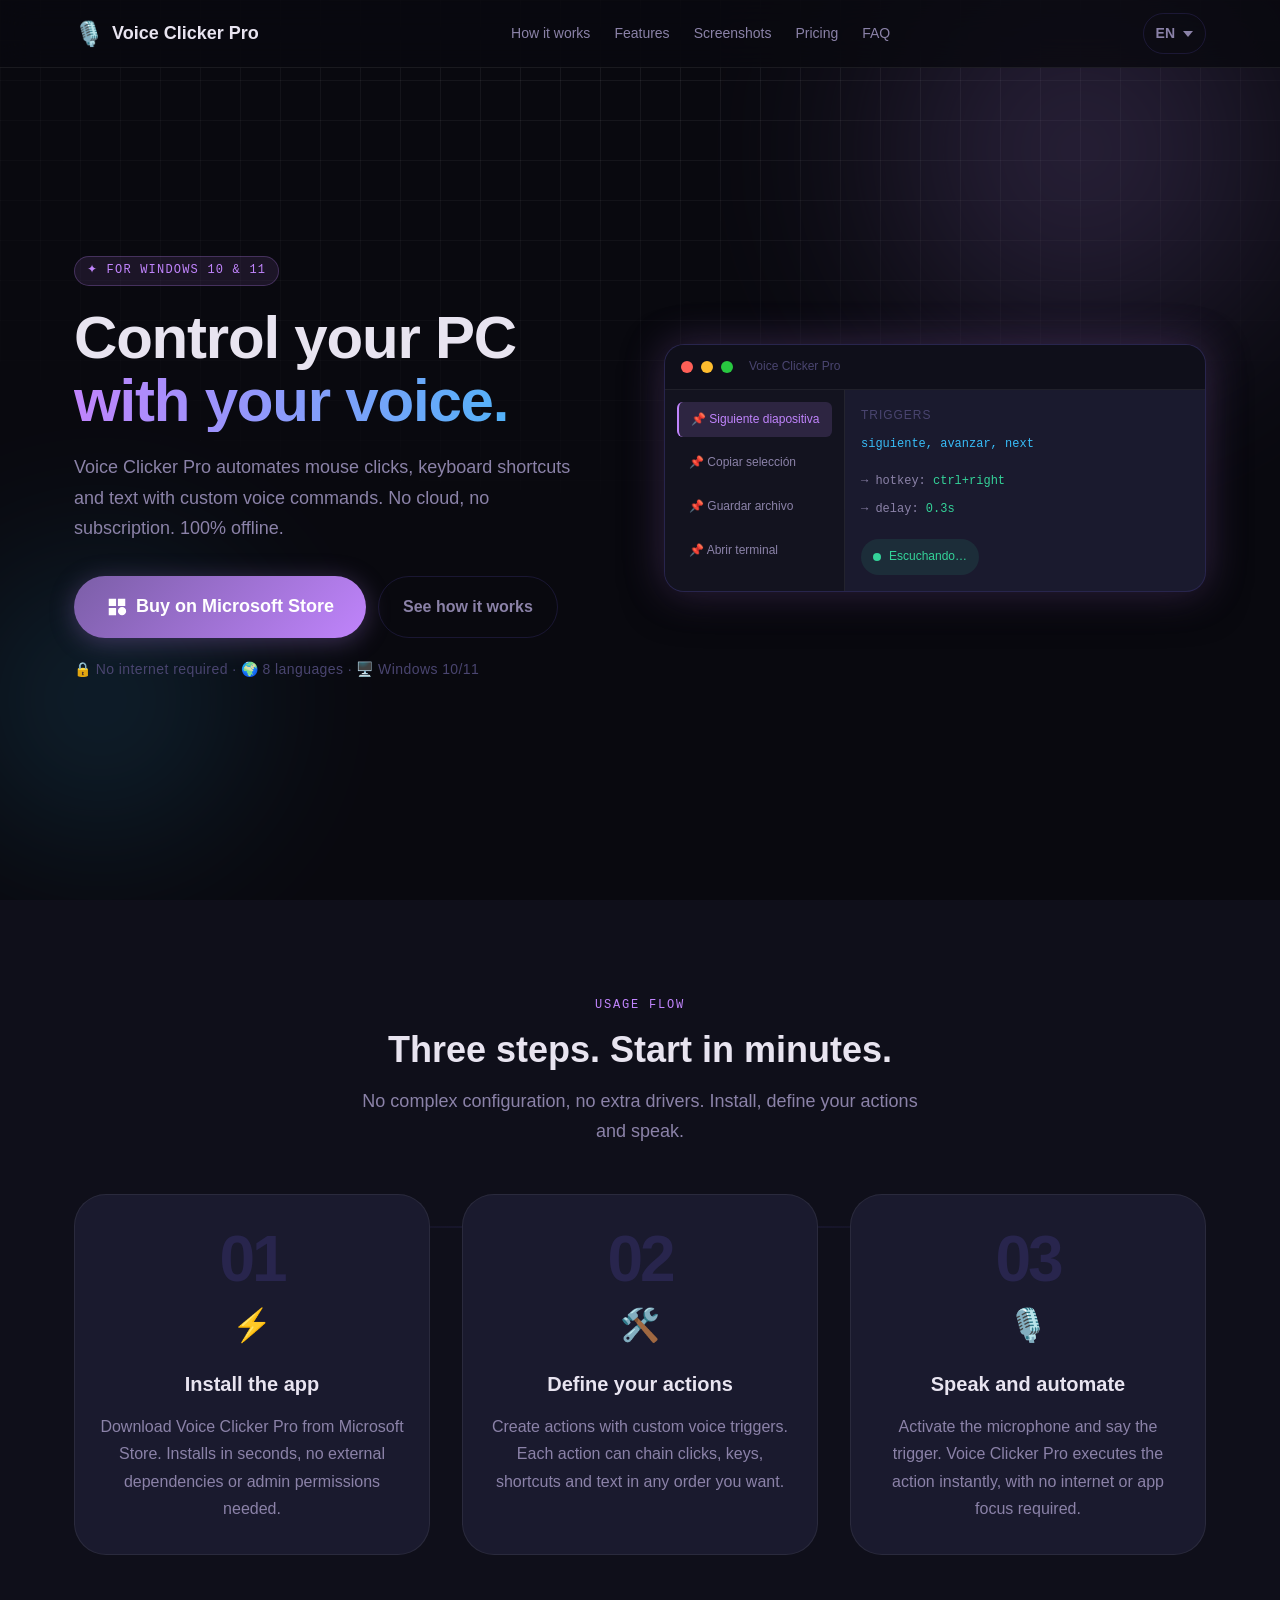
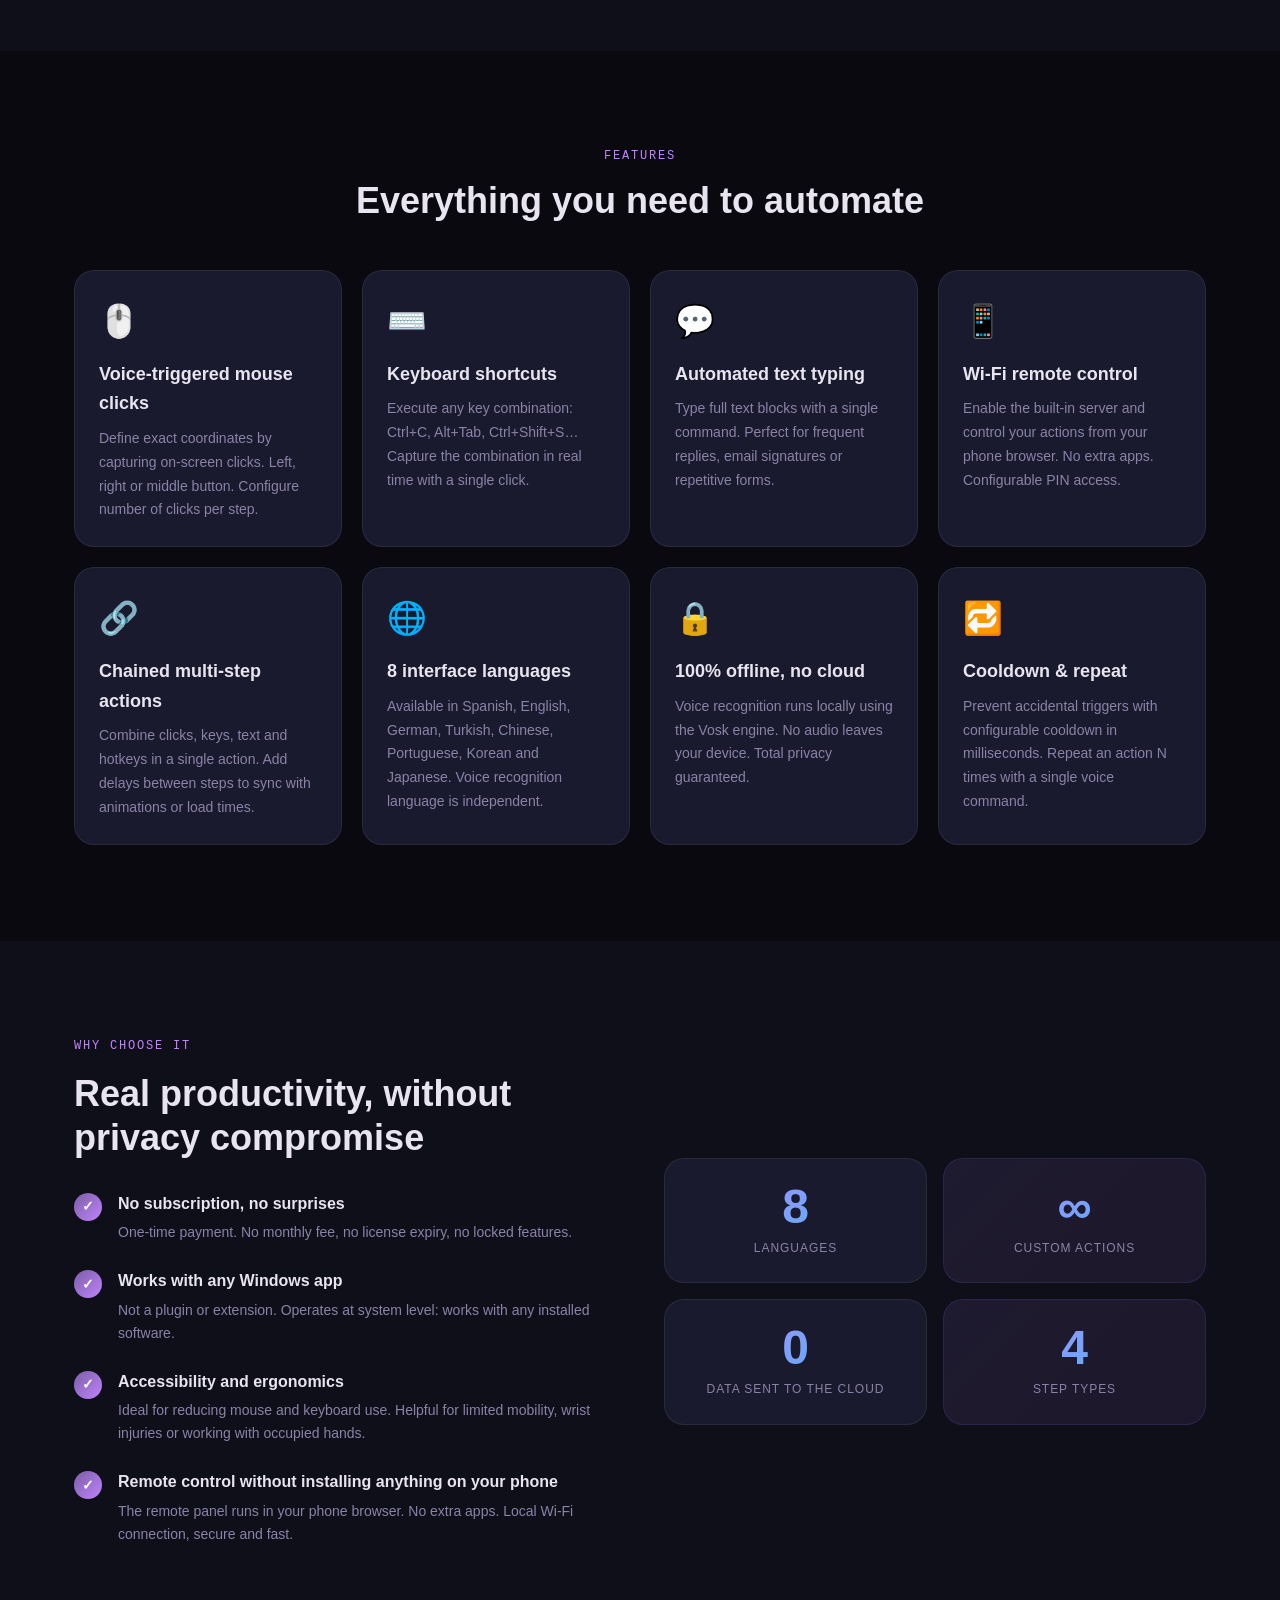
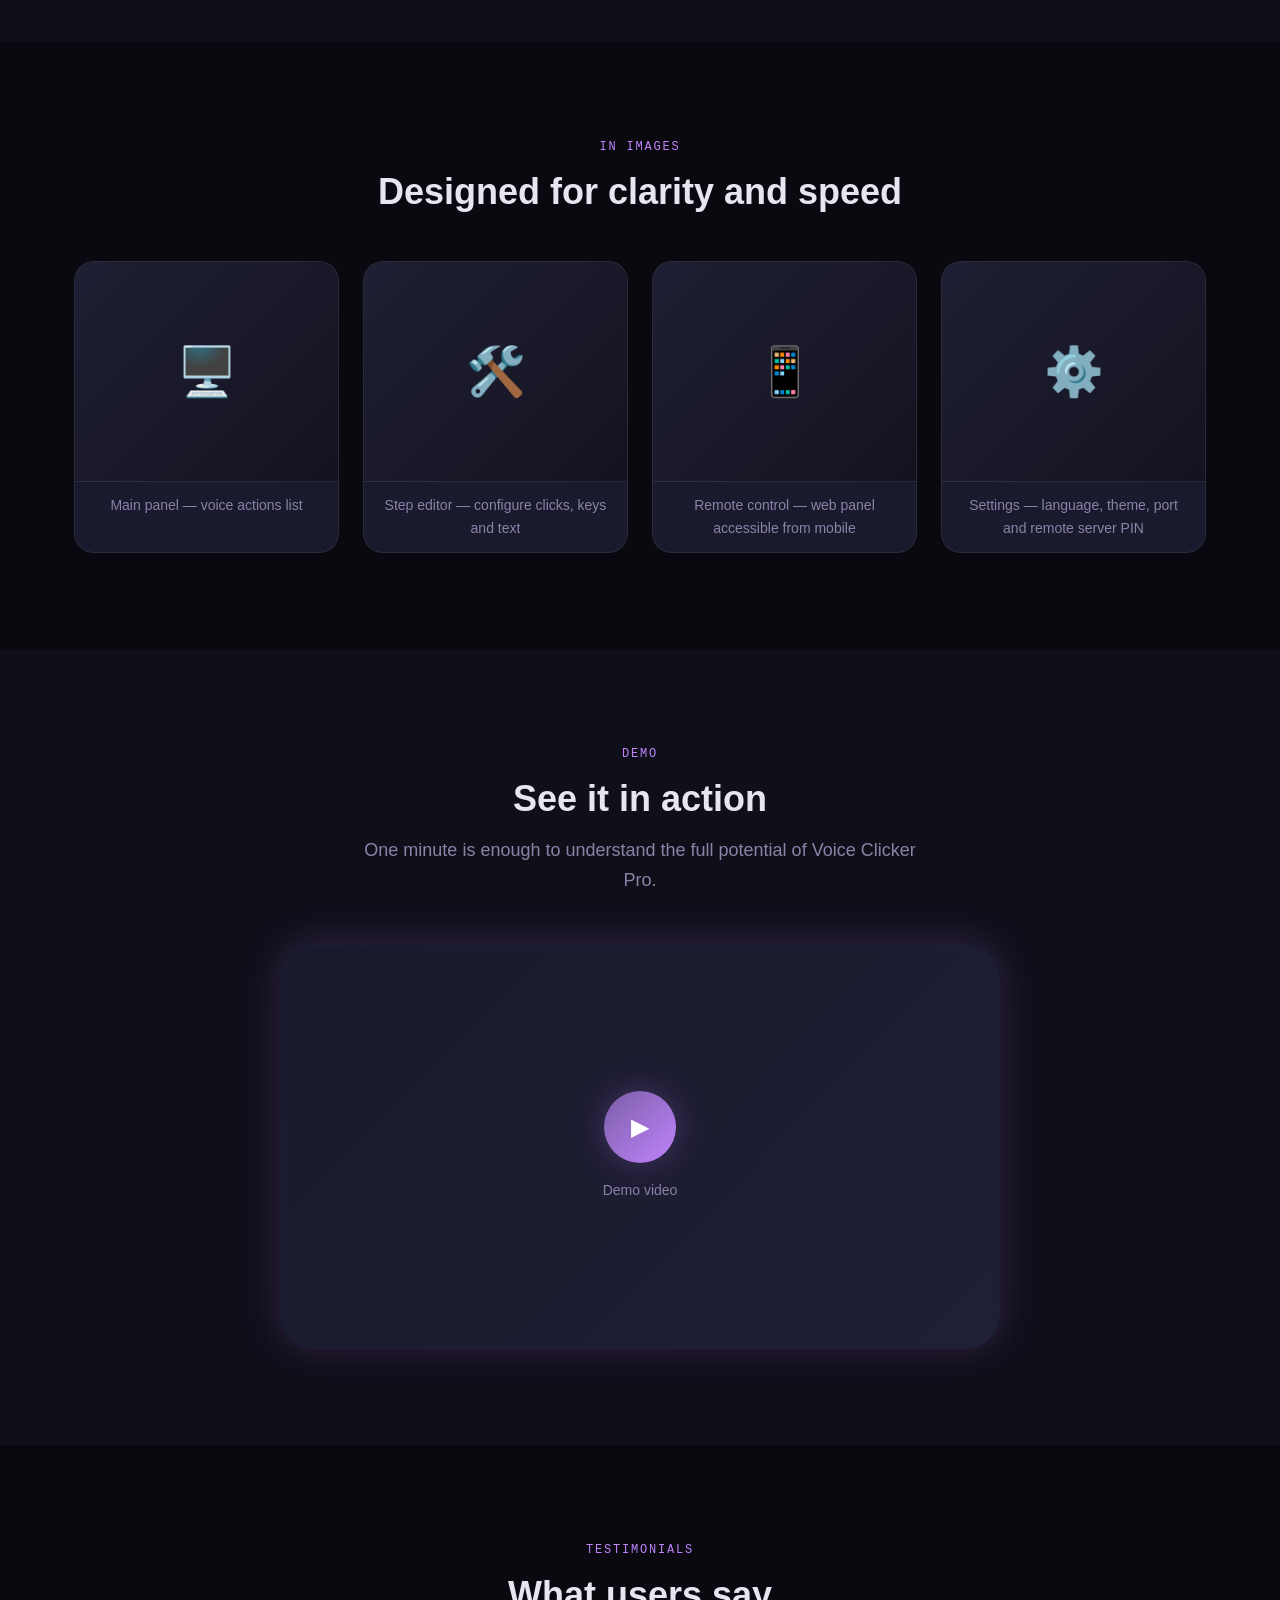
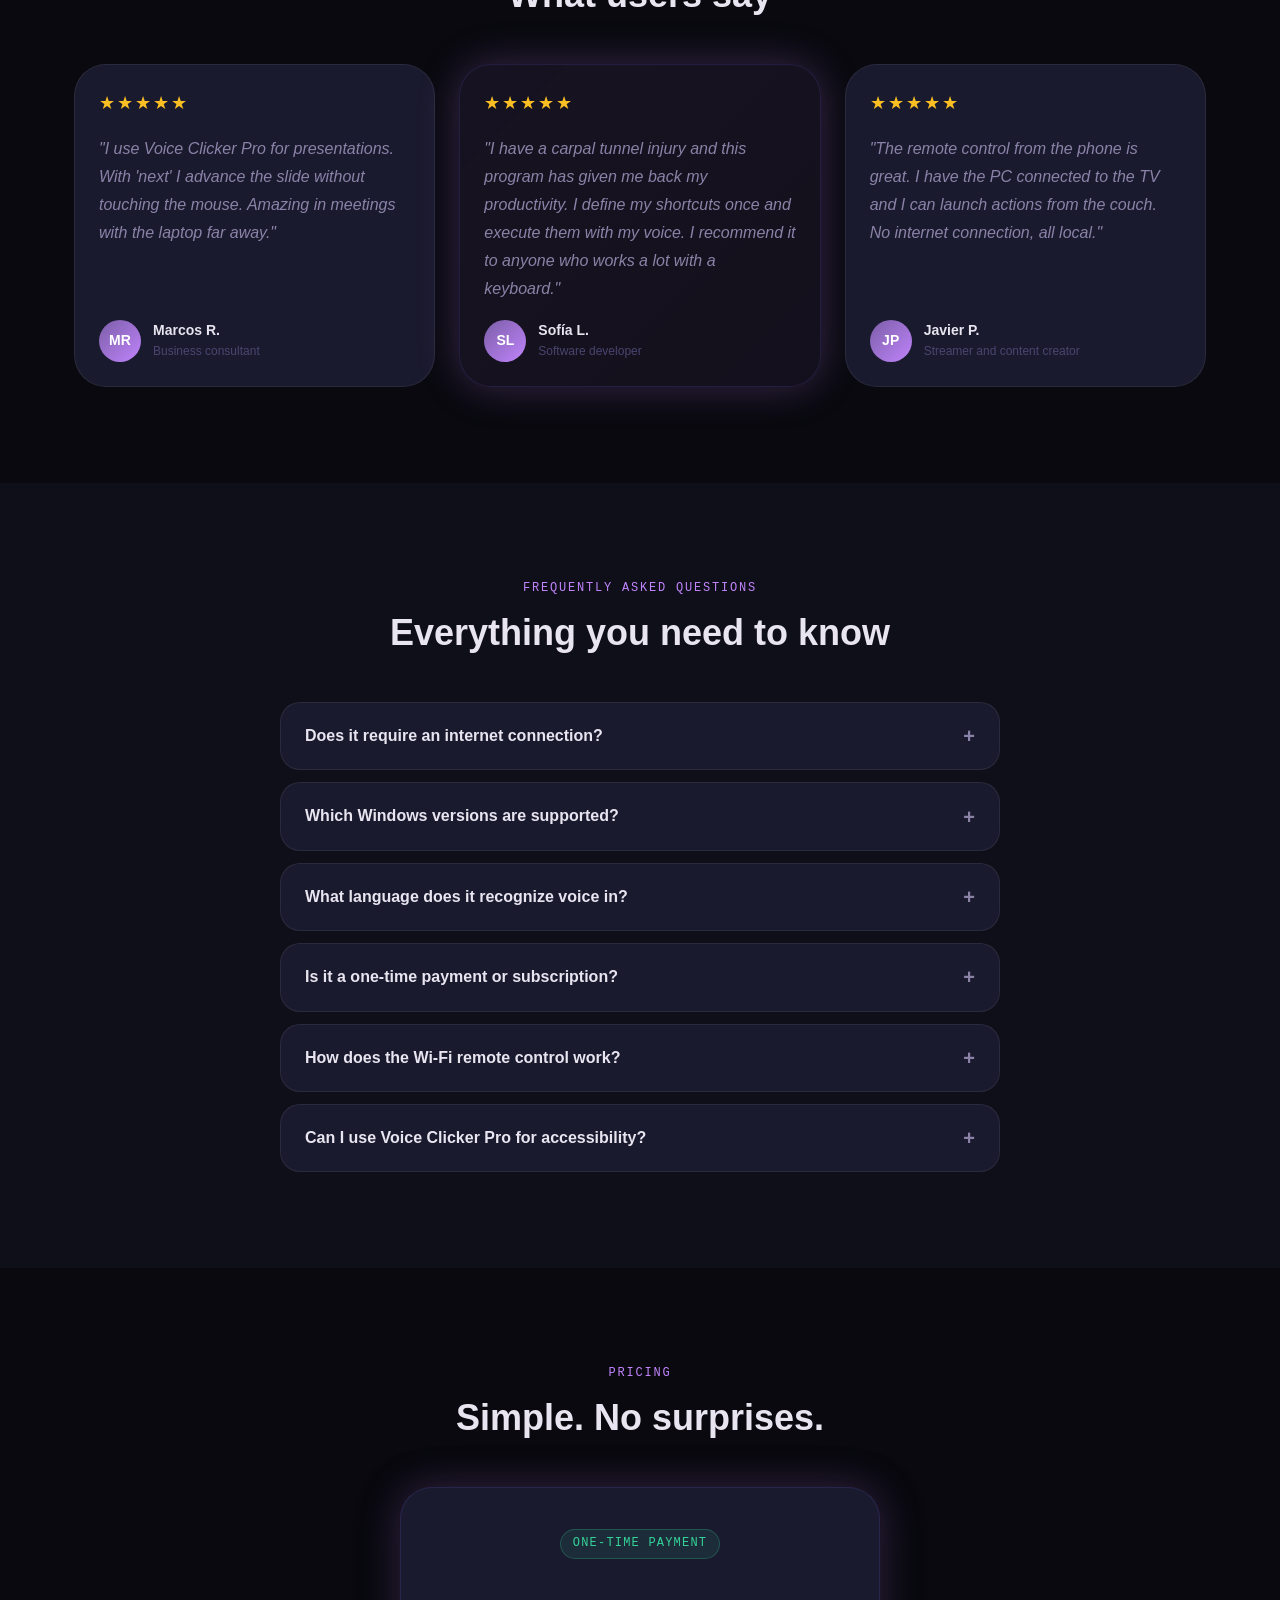
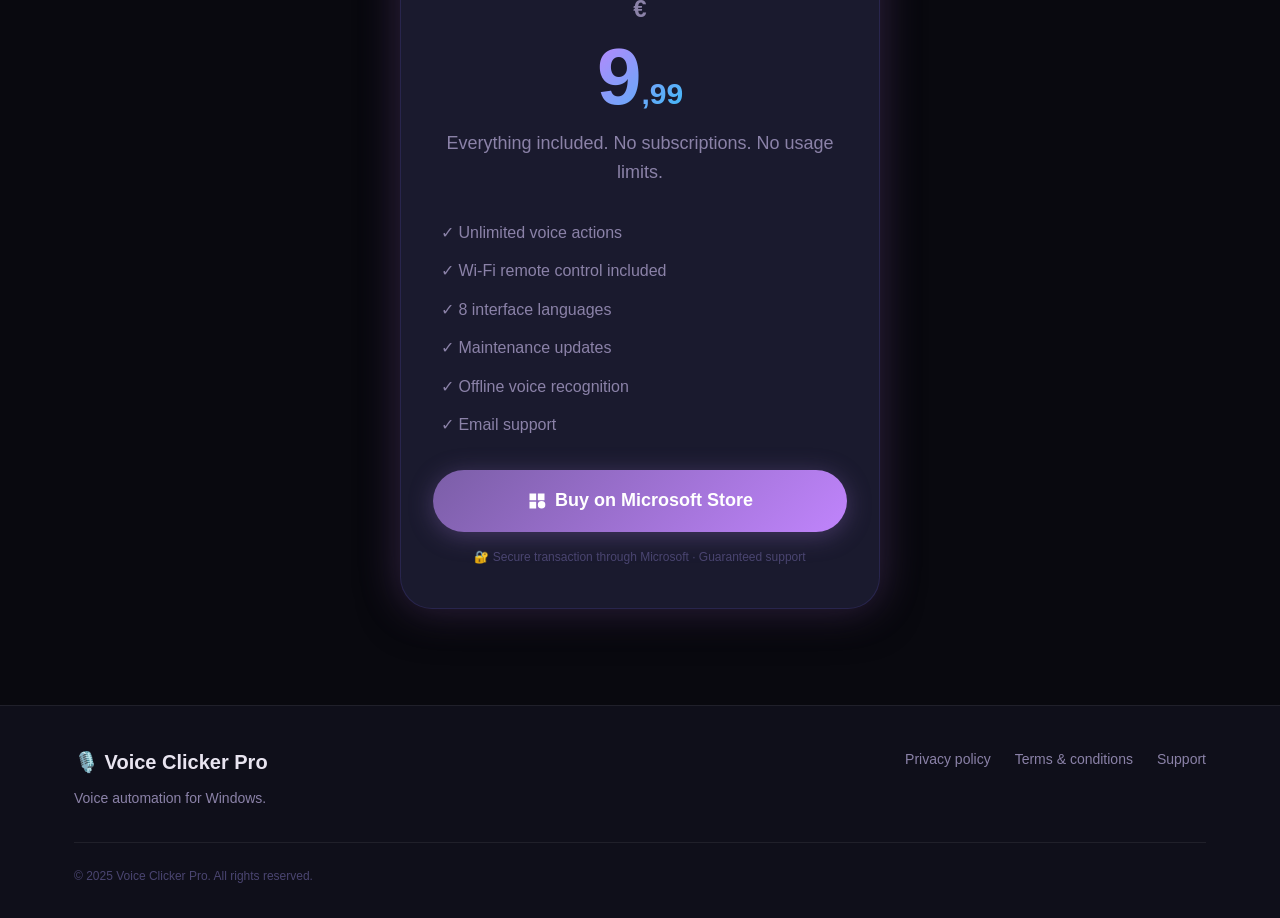
==== commit db7ec11a: "Update index.html" ====
--- a/index.html
+++ b/index.html
@@ -564,16 +564,19 @@
         <div class="pricing__card" role="region" aria-label="Plan de compra de Voice Clicker Pro">
           <div class="pricing__badge" data-i18n="price_badge">Pago único</div>
           <div class="pricing__amount">
-            <div class="pricing__price-main">
-              <span class="pricing__currency">€</span>
-              <span class="pricing__number">4<span class="pricing__decimal">,99</span></span>
-            </div>
+            <span class="pricing__currency">€</span>
           
-            <div class="pricing__price-meta">
-              <span class="pricing__old">€9,99</span>
-              <span class="pricing__discount">-50%</span>
-            </div>
-          </div>
+            <div class="pricing__price-block">
+              <span class="pricing__number" id="price-current"></span>
+          
+              <div class="pricing__discount" id="price-discount">
+                <span class="pricing__original" id="price-original"></span>
+                <span class="pricing__badge-offer" id="price-badge"></span>
+              </div>
+            </div>
+          </div>
+          
+          <p class="pricing__offer-until" id="price-until"></p>
           <p class="pricing__desc" data-i18n="price_desc">Todo incluido. Sin suscripciones. Sin límites de uso.</p>
           <ul class="pricing__features" aria-label="Qué incluye">
             <li data-i18n="price_f1">✓ Acciones de voz ilimitadas</li>
--- a/styles.css
+++ b/styles.css
@@ -1406,3 +1406,47 @@
 }
 
 .skip-link:focus { top: 0; }
+
+
+
+.pricing__amount {
+  display: flex;
+  flex-direction: column;
+  align-items: center;
+  gap: var(--space-2);
+  margin-bottom: var(--space-3);
+}
+
+.pricing__price-main {
+  display: flex;
+  align-items: flex-start;
+  gap: var(--space-1);
+}
+
+.pricing__price-meta {
+  display: flex;
+  align-items: center;
+  gap: var(--space-3);
+}
+
+.pricing__old {
+  font-size: var(--text-base);
+  color: var(--color-text-faint);
+  text-decoration: line-through;
+}
+
+.pricing__discount {
+  font-size: var(--text-xs);
+  font-weight: 700;
+  color: var(--color-success);
+  background: rgba(52, 211, 153, 0.12);
+  border: 1px solid rgba(52, 211, 153, 0.3);
+  padding: 2px 8px;
+  border-radius: var(--radius-full);
+}
+
+.pricing__promo {
+  font-size: var(--text-sm);
+  color: var(--color-warning);
+  margin-bottom: var(--space-4);
+}
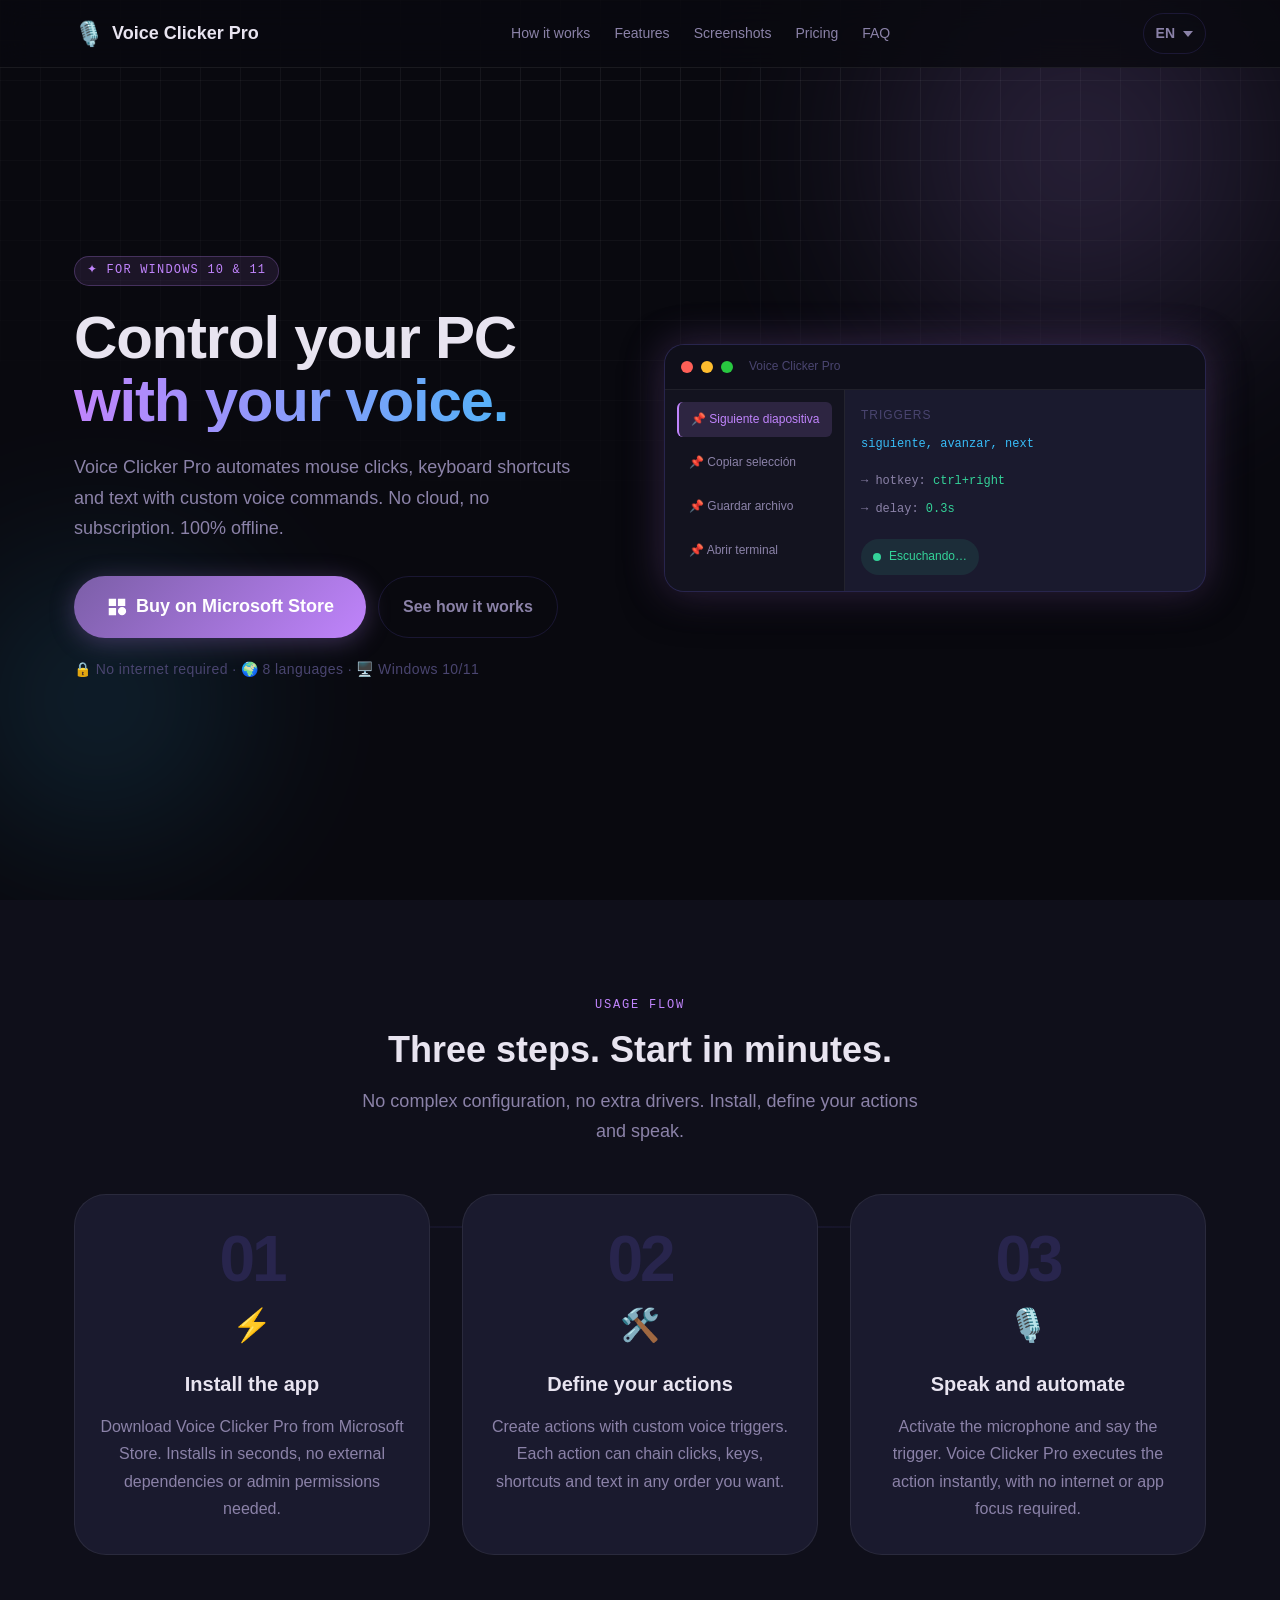
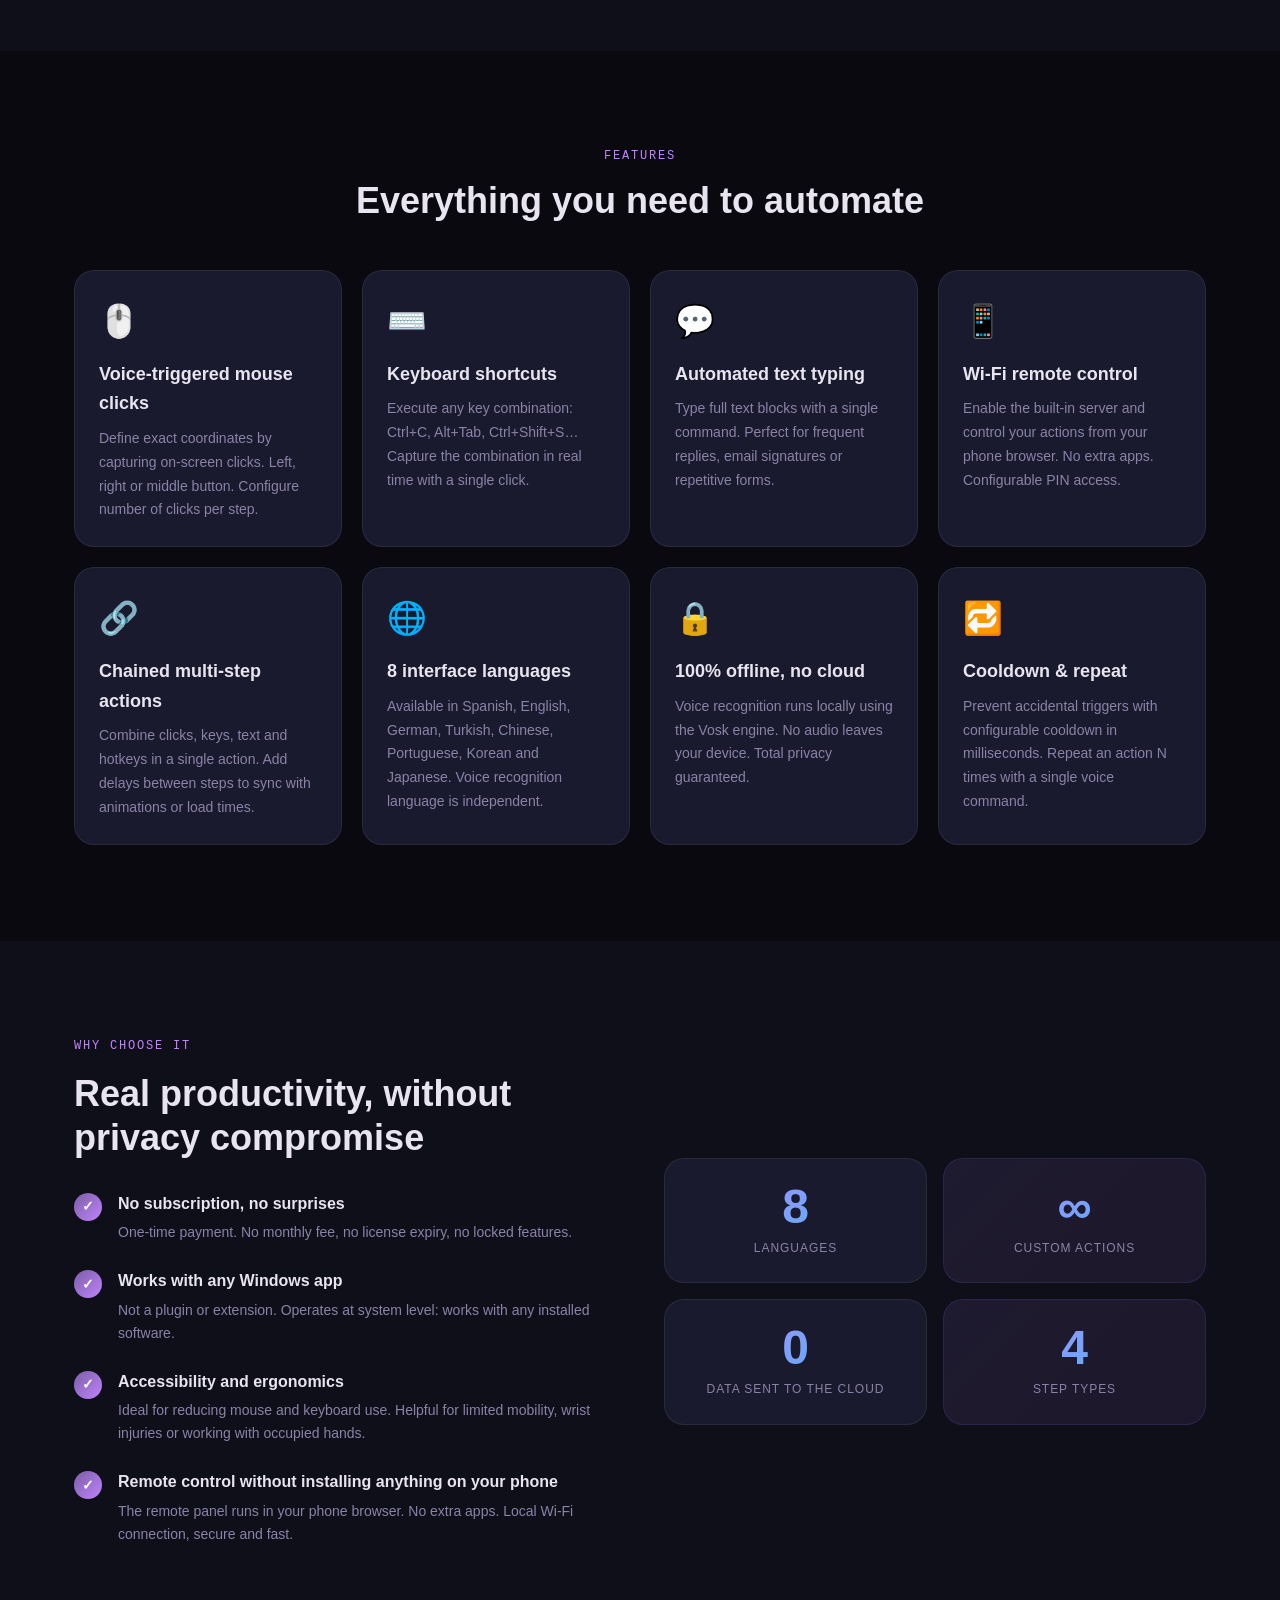
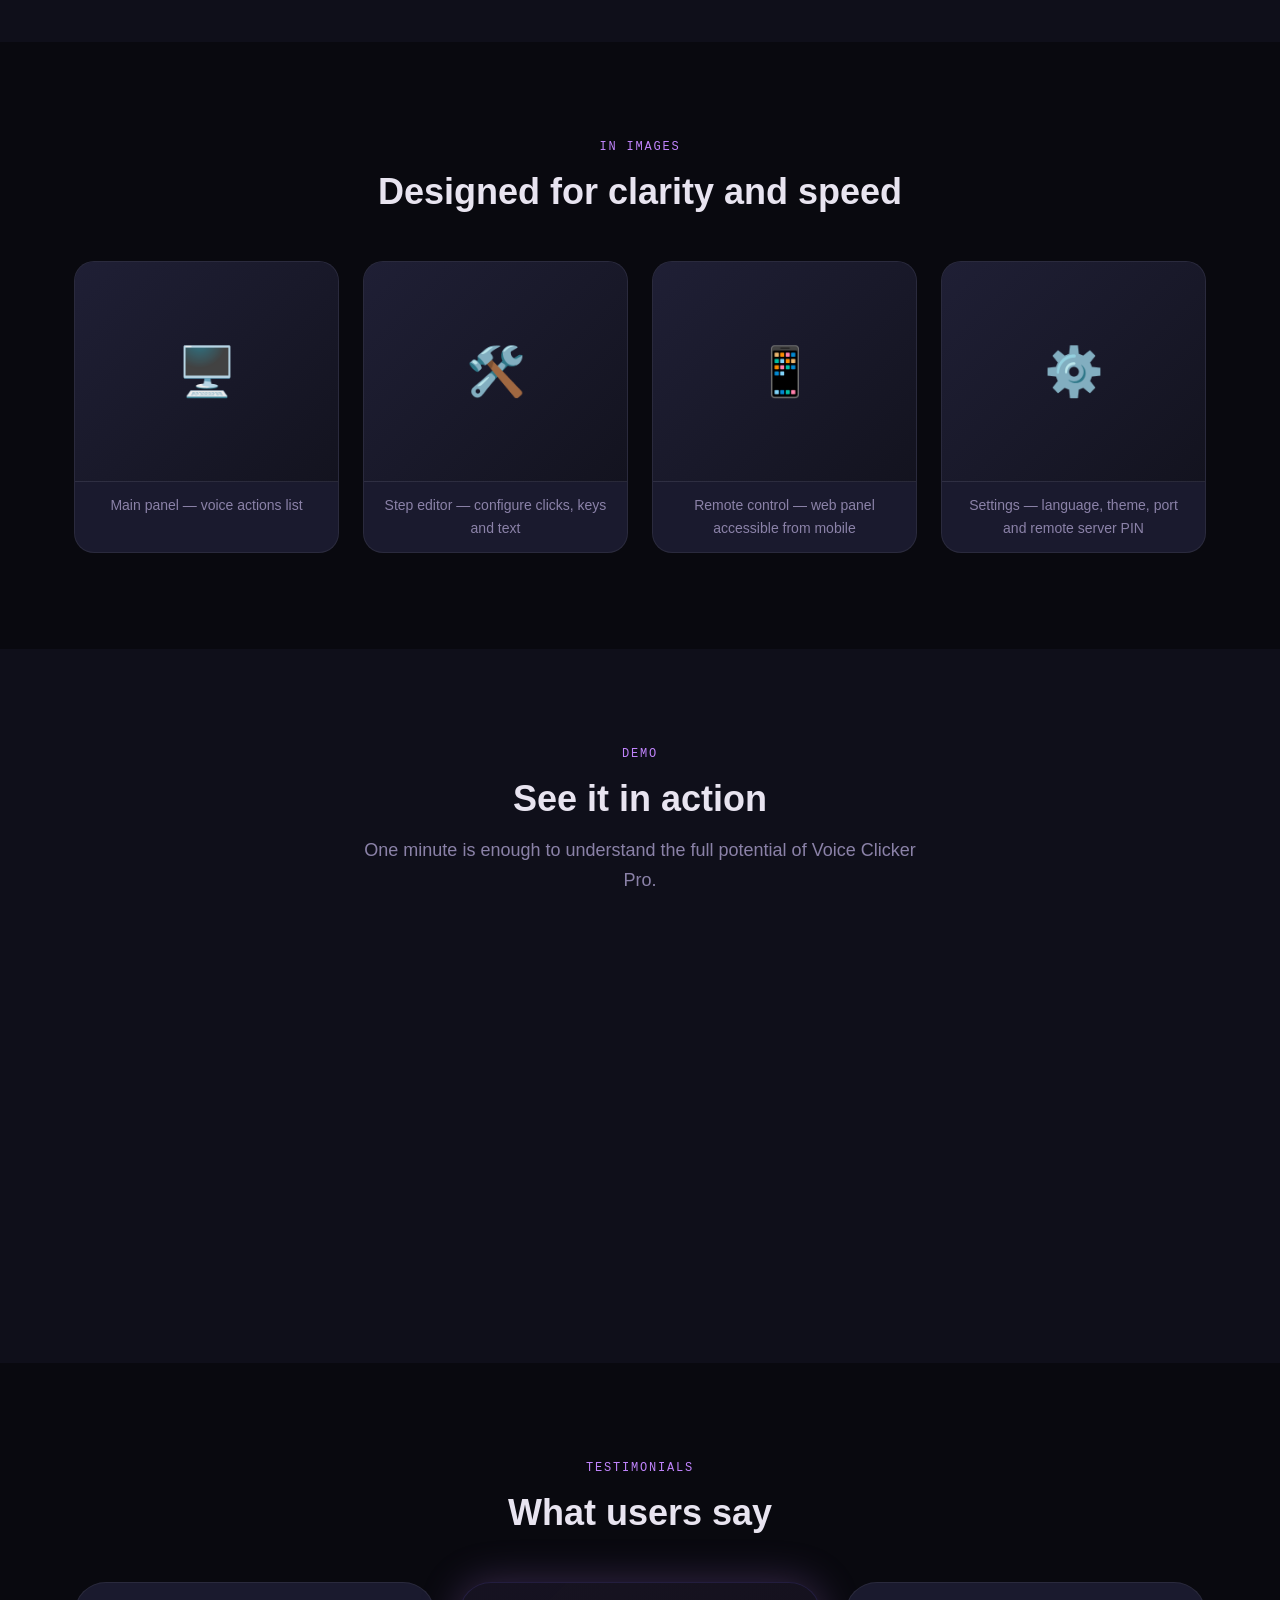
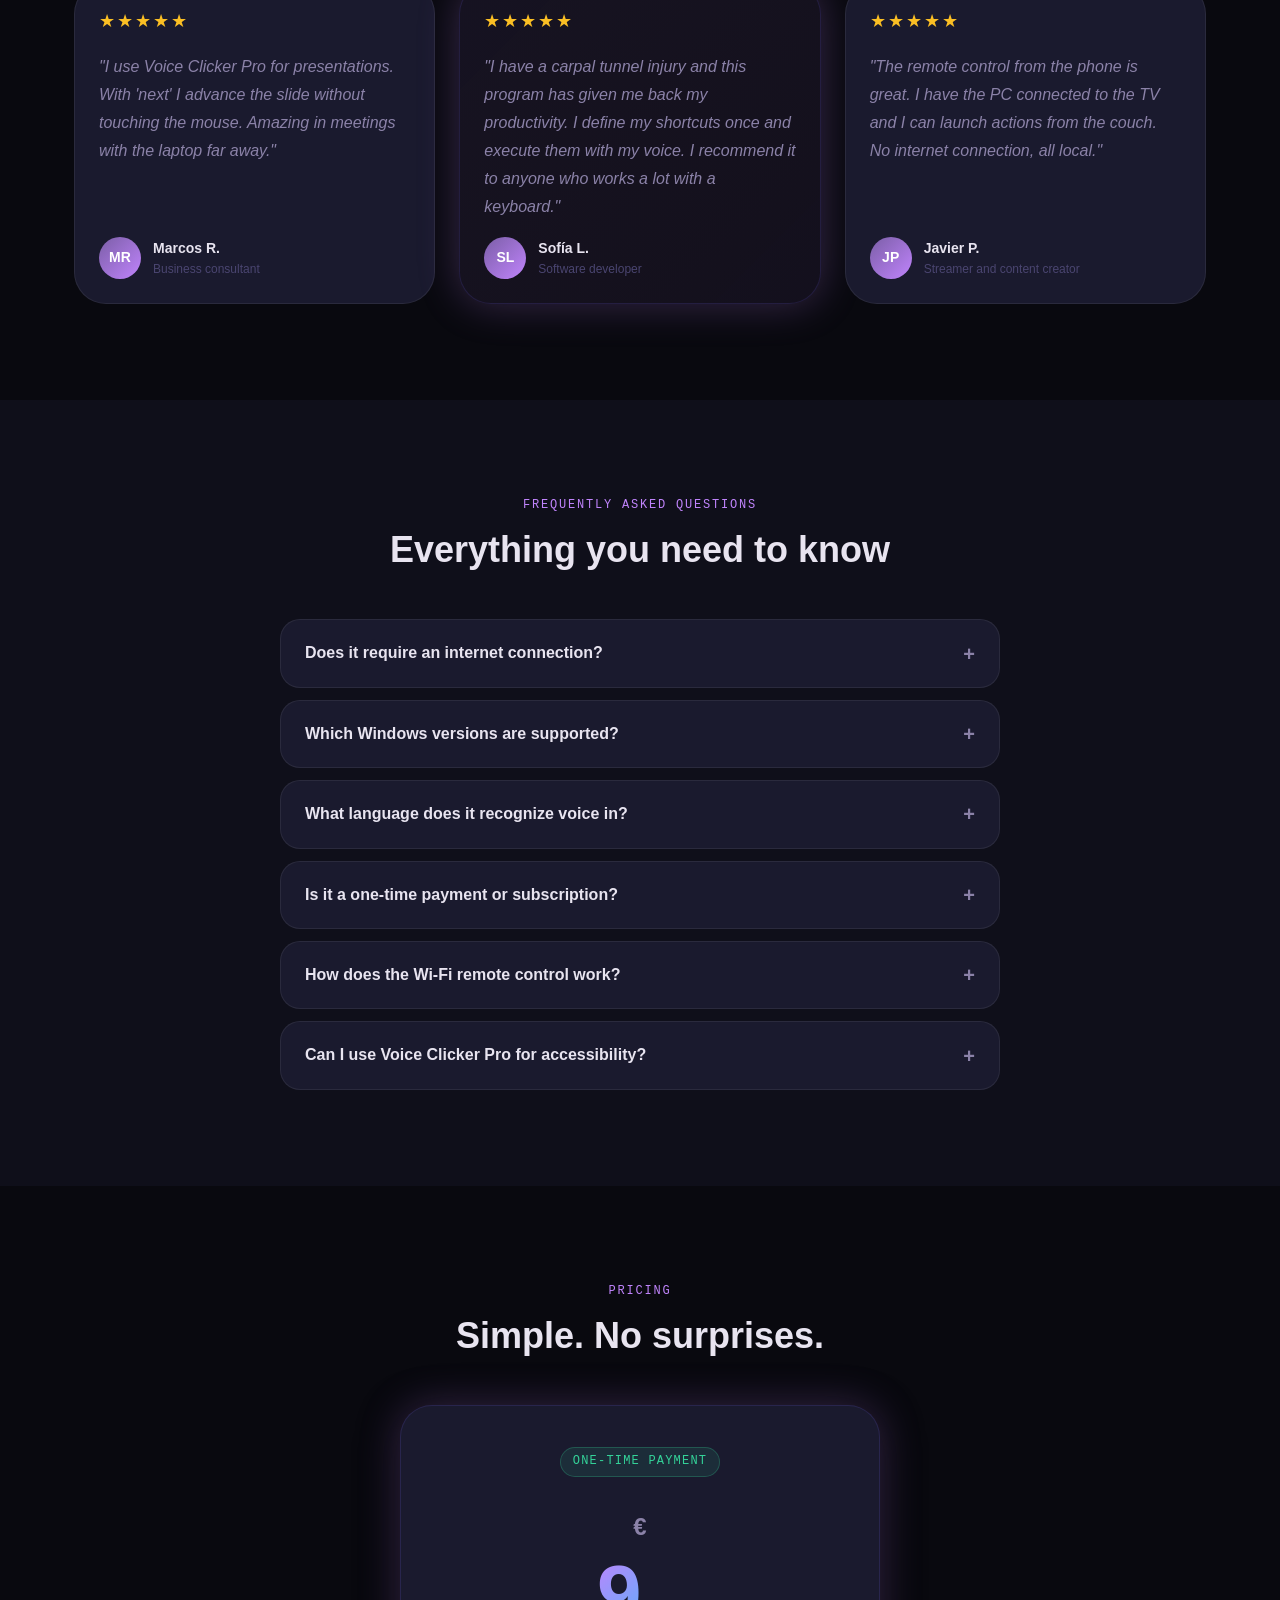
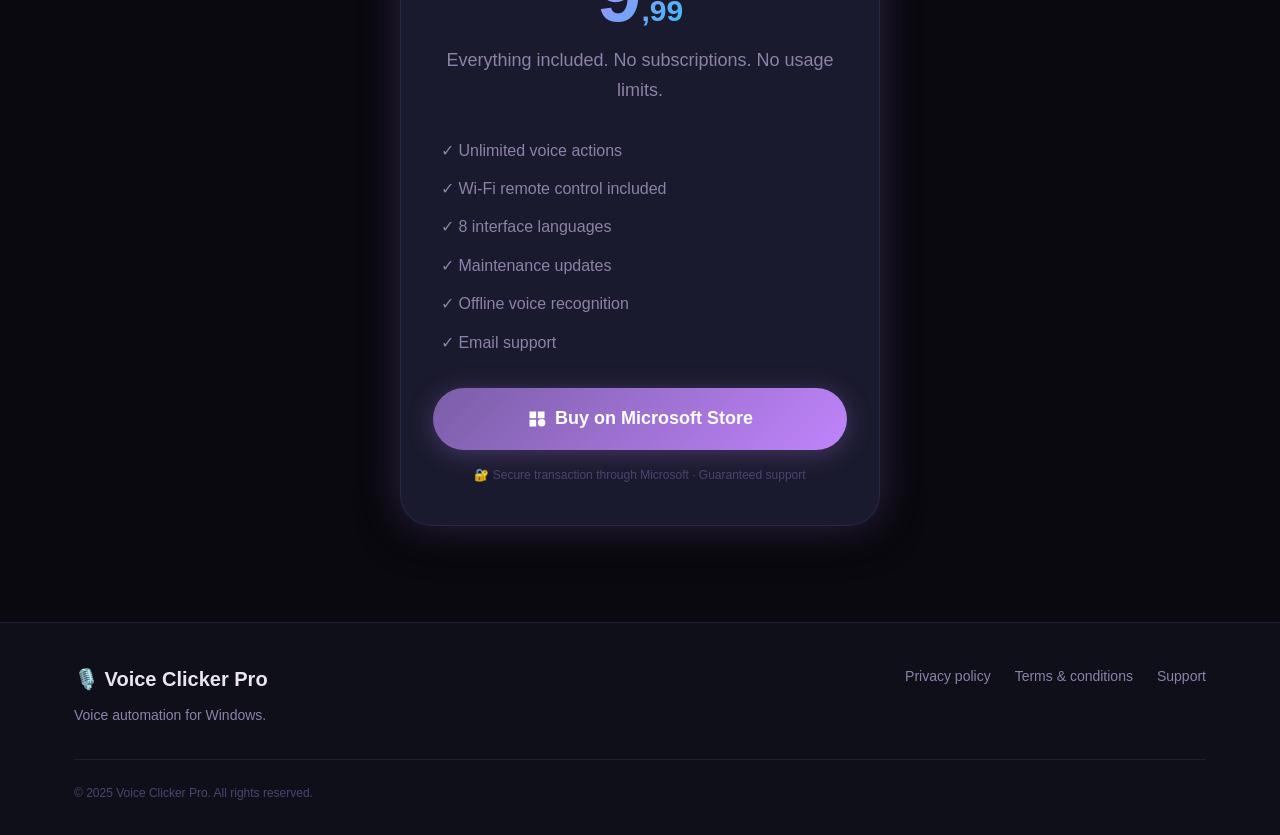
==== commit 172c782c: "Update index.html" ====
--- a/index.html
+++ b/index.html
@@ -415,13 +415,7 @@
           <h2 class="section-header__title" id="videoHeading" data-i18n="video_title">Míralo en acción</h2>
           <p class="section-header__desc" data-i18n="video_desc">Un minuto es suficiente para entender todo el potencial de Voice Clicker Pro.</p>
         </header>
-        <div class="video-section__frame" role="img" aria-label="Vídeo demostrativo de Voice Clicker Pro">
-          <!-- Aquí va un video demostrativo de la app en uso -->
-          <div class="video-section__placeholder">
-            <div class="video-section__play" aria-hidden="true">▶</div>
-            <p data-i18n="video_placeholder">Vídeo demostrativo</p>
-          </div>
-        </div>
+        <iframe width="560" height="315" src="https://www.youtube.com/embed/0KRyBC1XO44?si=29rLEFMLE-bjyf2-" title="YouTube video player" frameborder="0" allow="accelerometer; autoplay; clipboard-write; encrypted-media; gyroscope; picture-in-picture; web-share" referrerpolicy="strict-origin-when-cross-origin" allowfullscreen></iframe>
       </div>
     </section>
 
--- a/styles.css
+++ b/styles.css
@@ -1450,3 +1450,37 @@
   color: var(--color-warning);
   margin-bottom: var(--space-4);
 }
+
+.pricing__price-block {
+  display: flex;
+  flex-direction: column;
+  align-items: flex-start;
+}
+
+.pricing__discount {
+  display: flex;
+  align-items: center;
+  gap: 8px;
+  margin-top: 4px;
+}
+
+.pricing__original {
+  font-size: 0.9rem;
+  color: var(--color-text-muted);
+  text-decoration: line-through;
+}
+
+.pricing__badge-offer {
+  font-size: 0.75rem;
+  font-weight: 700;
+  color: #fff;
+  background: linear-gradient(135deg, #ef4444, #f97316);
+  padding: 2px 6px;
+  border-radius: 999px;
+}
+
+.pricing__offer-until {
+  margin-top: 8px;
+  font-size: 0.8rem;
+  color: var(--color-warning);
+}
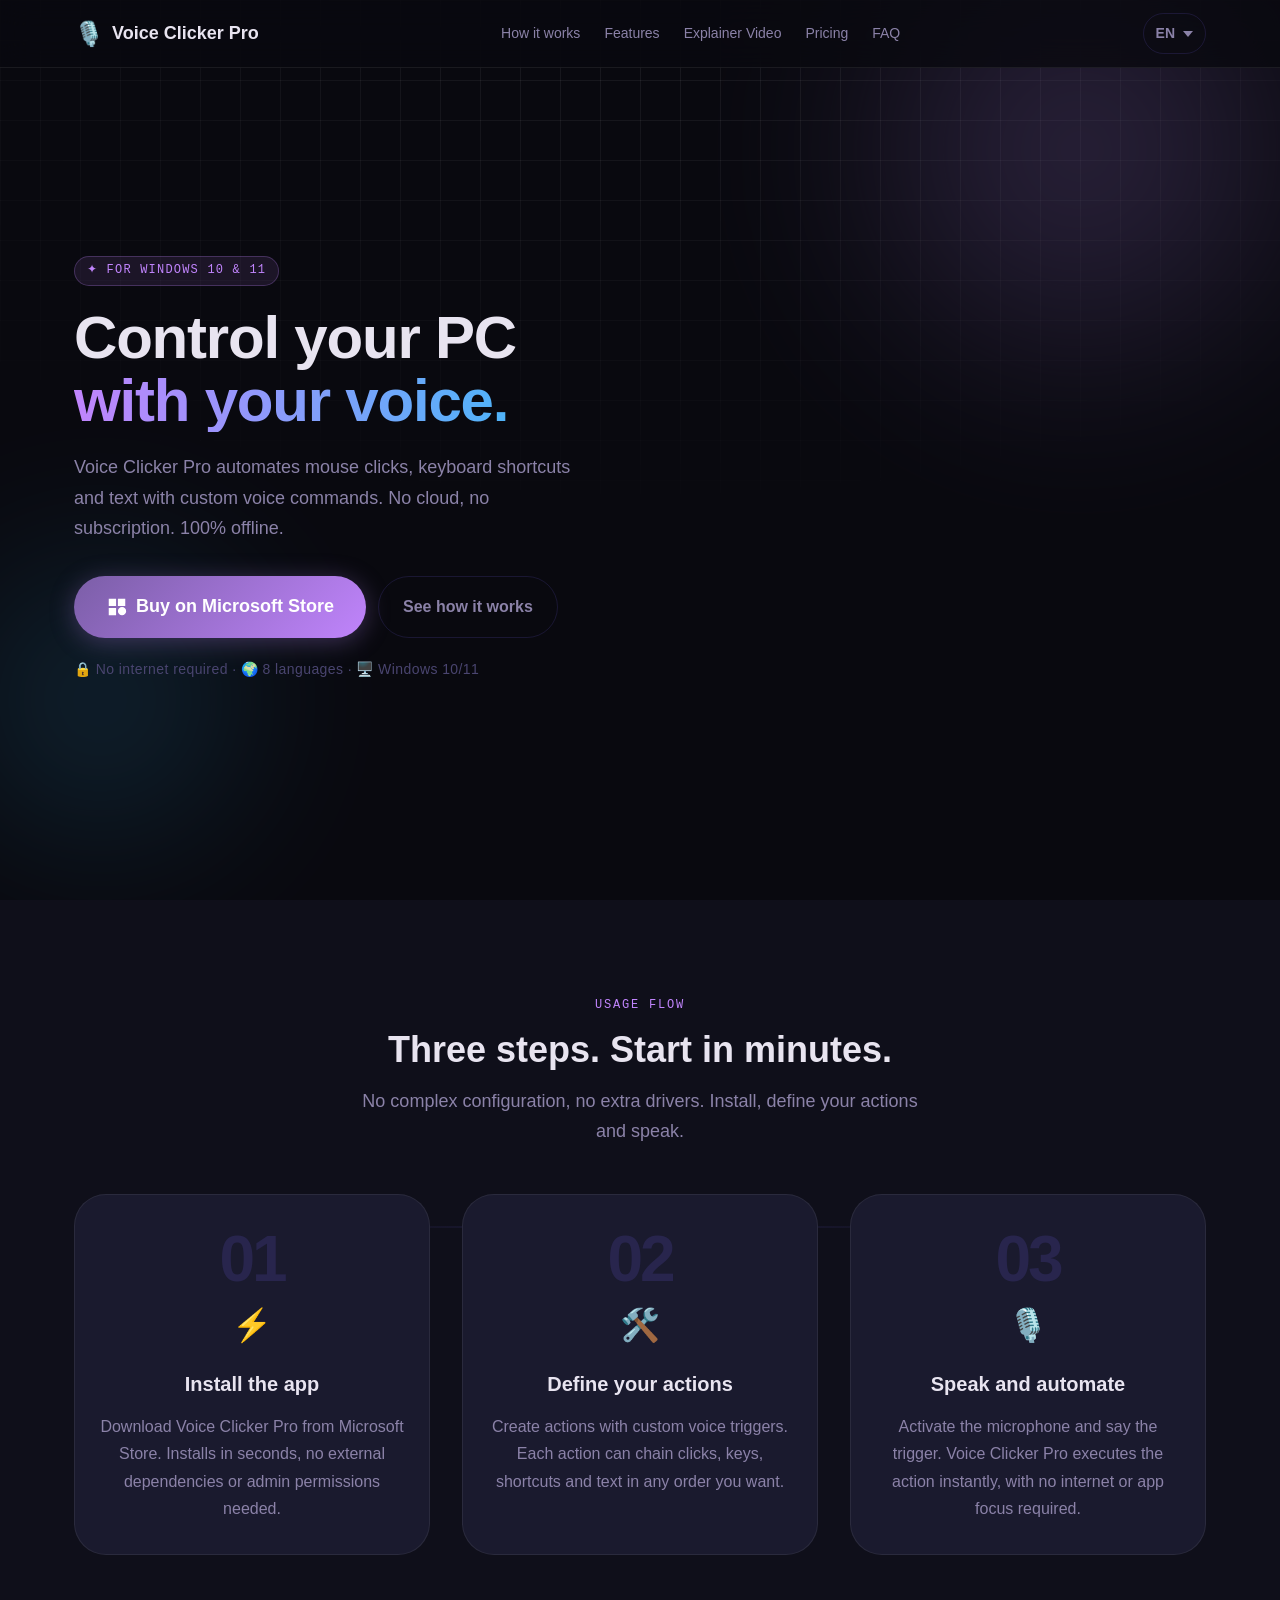
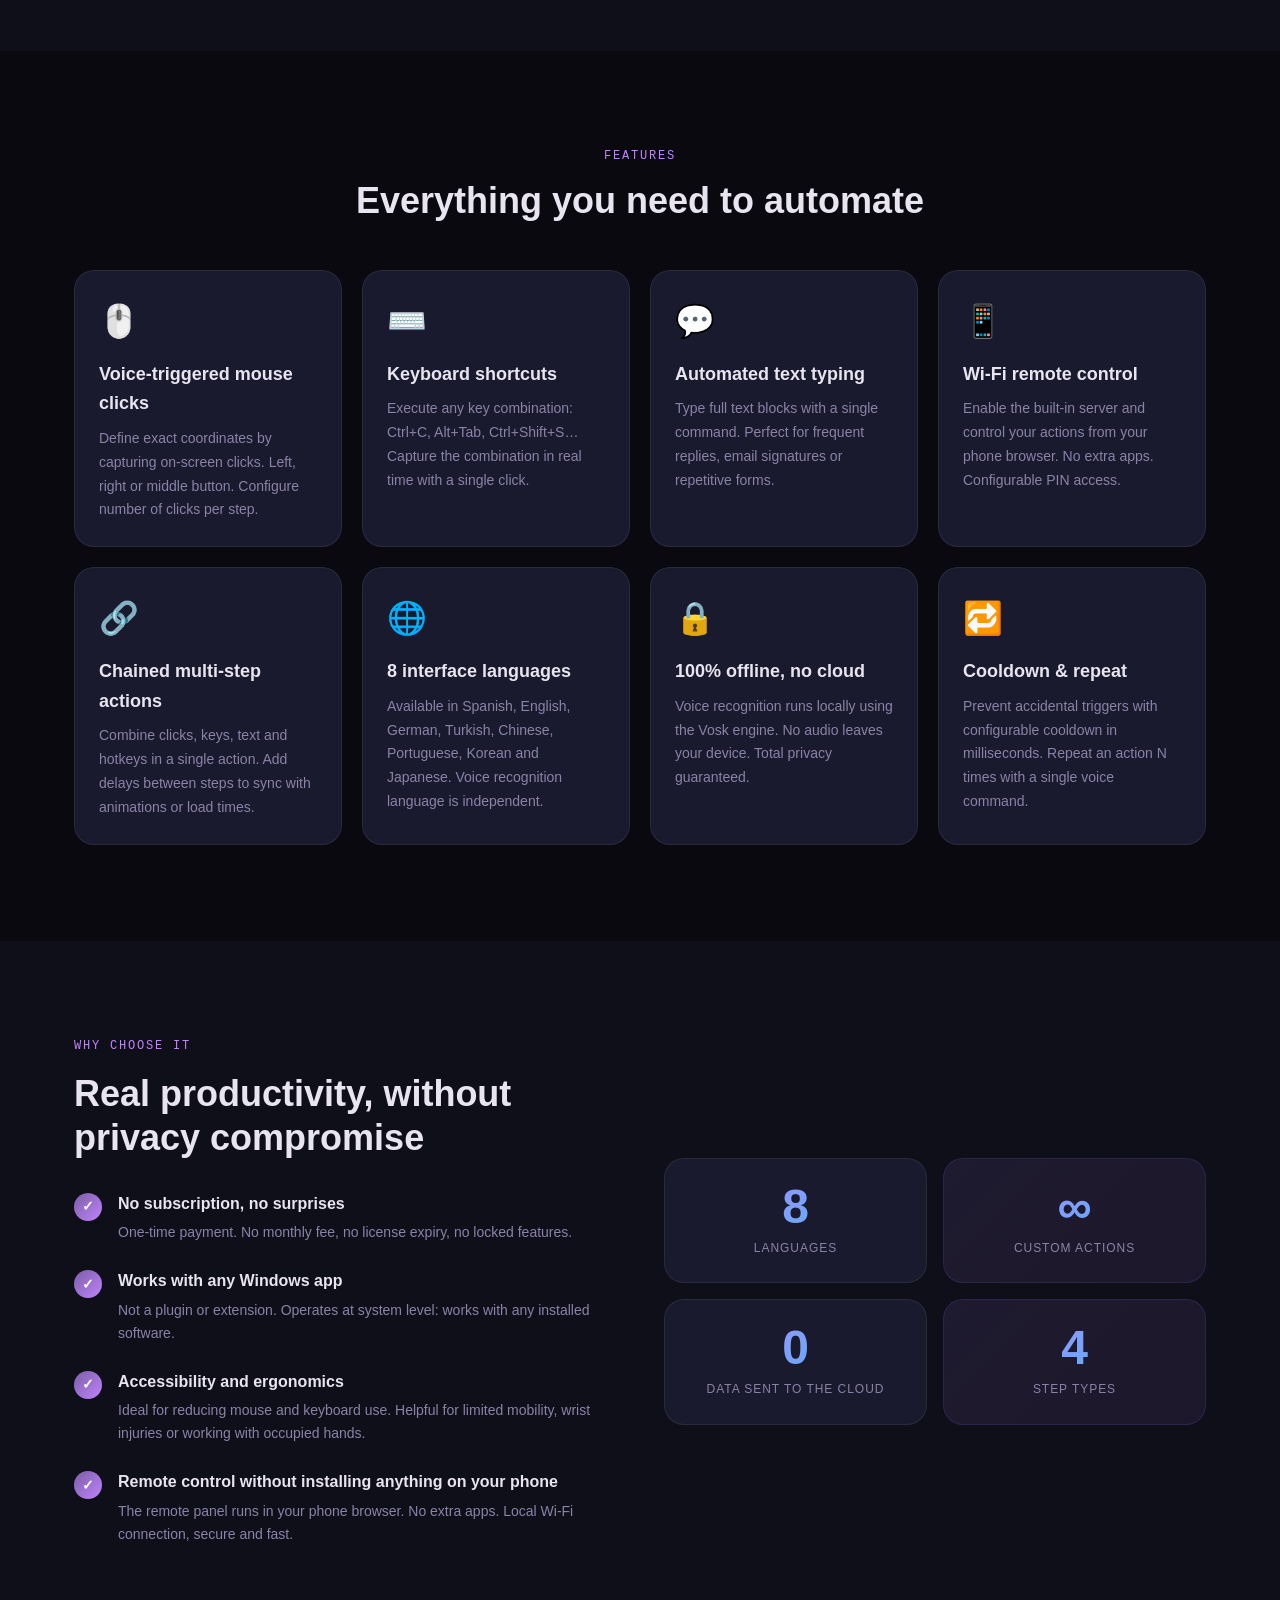
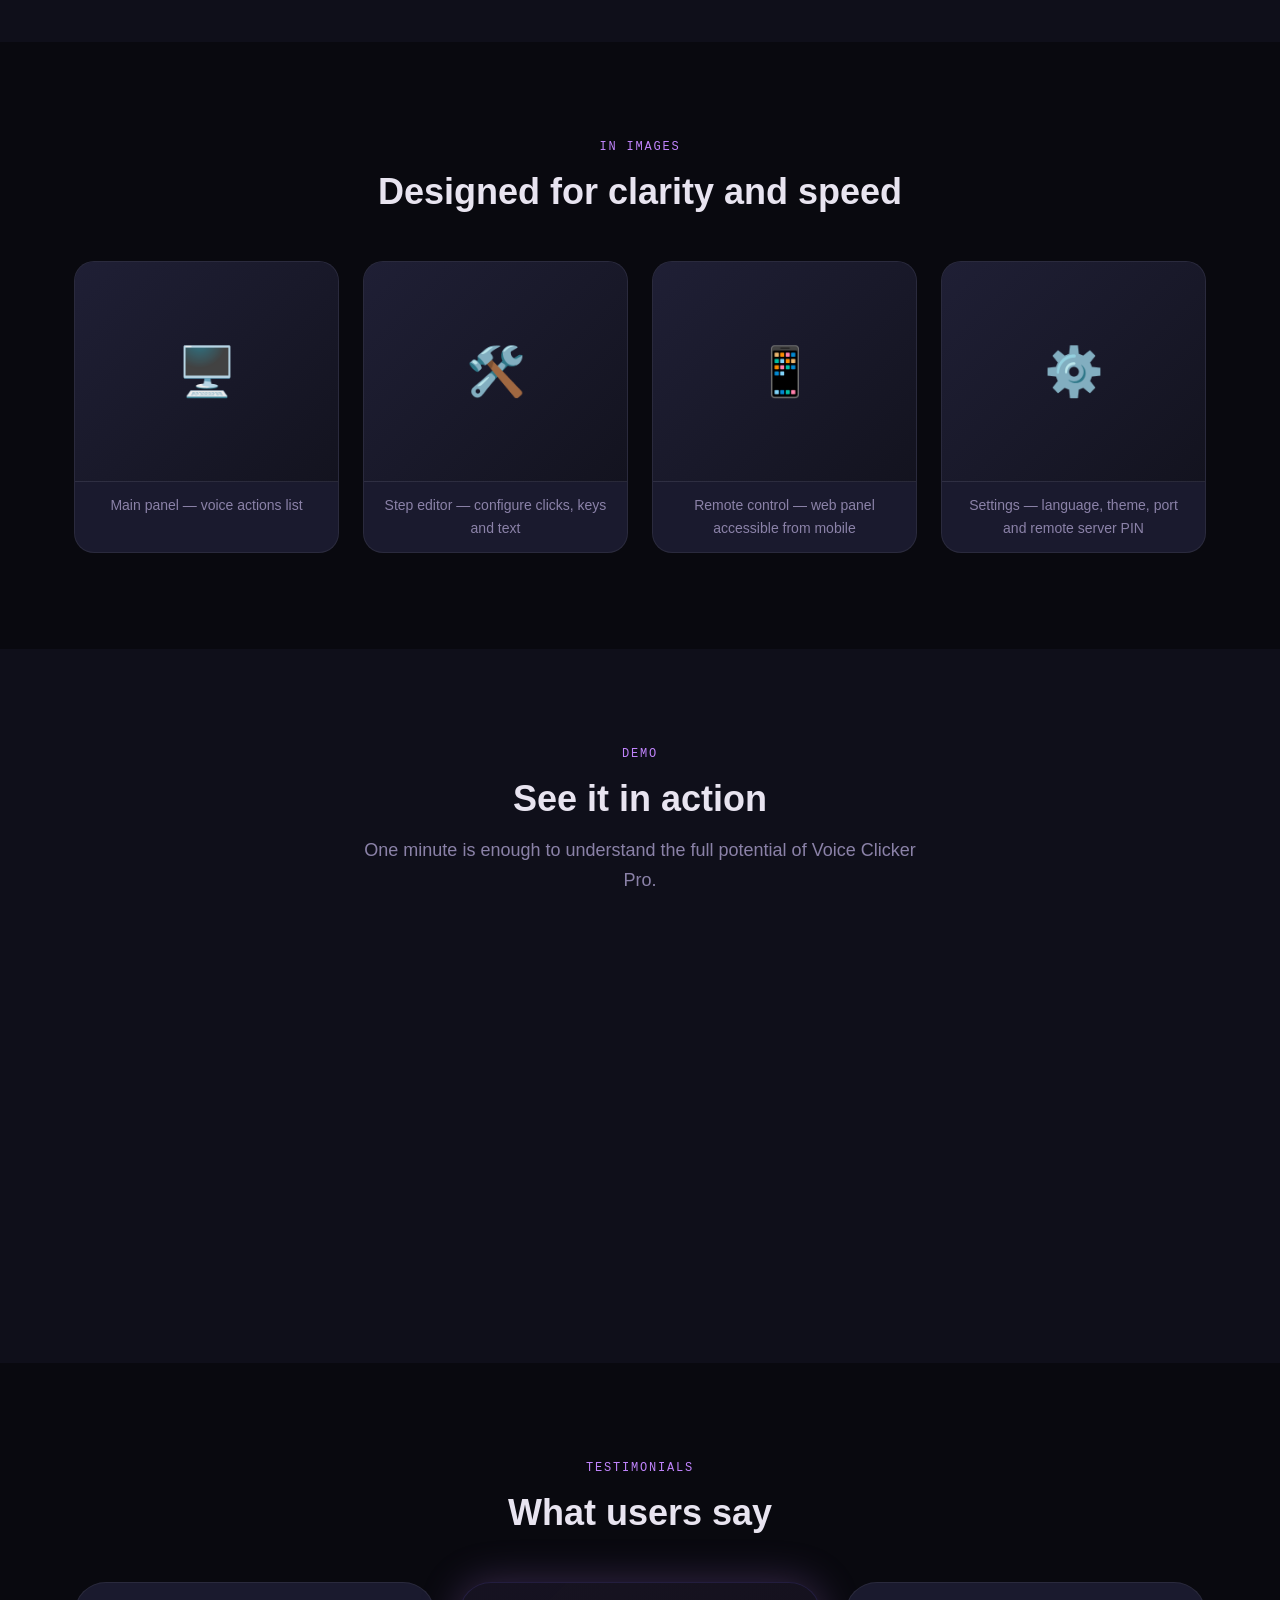
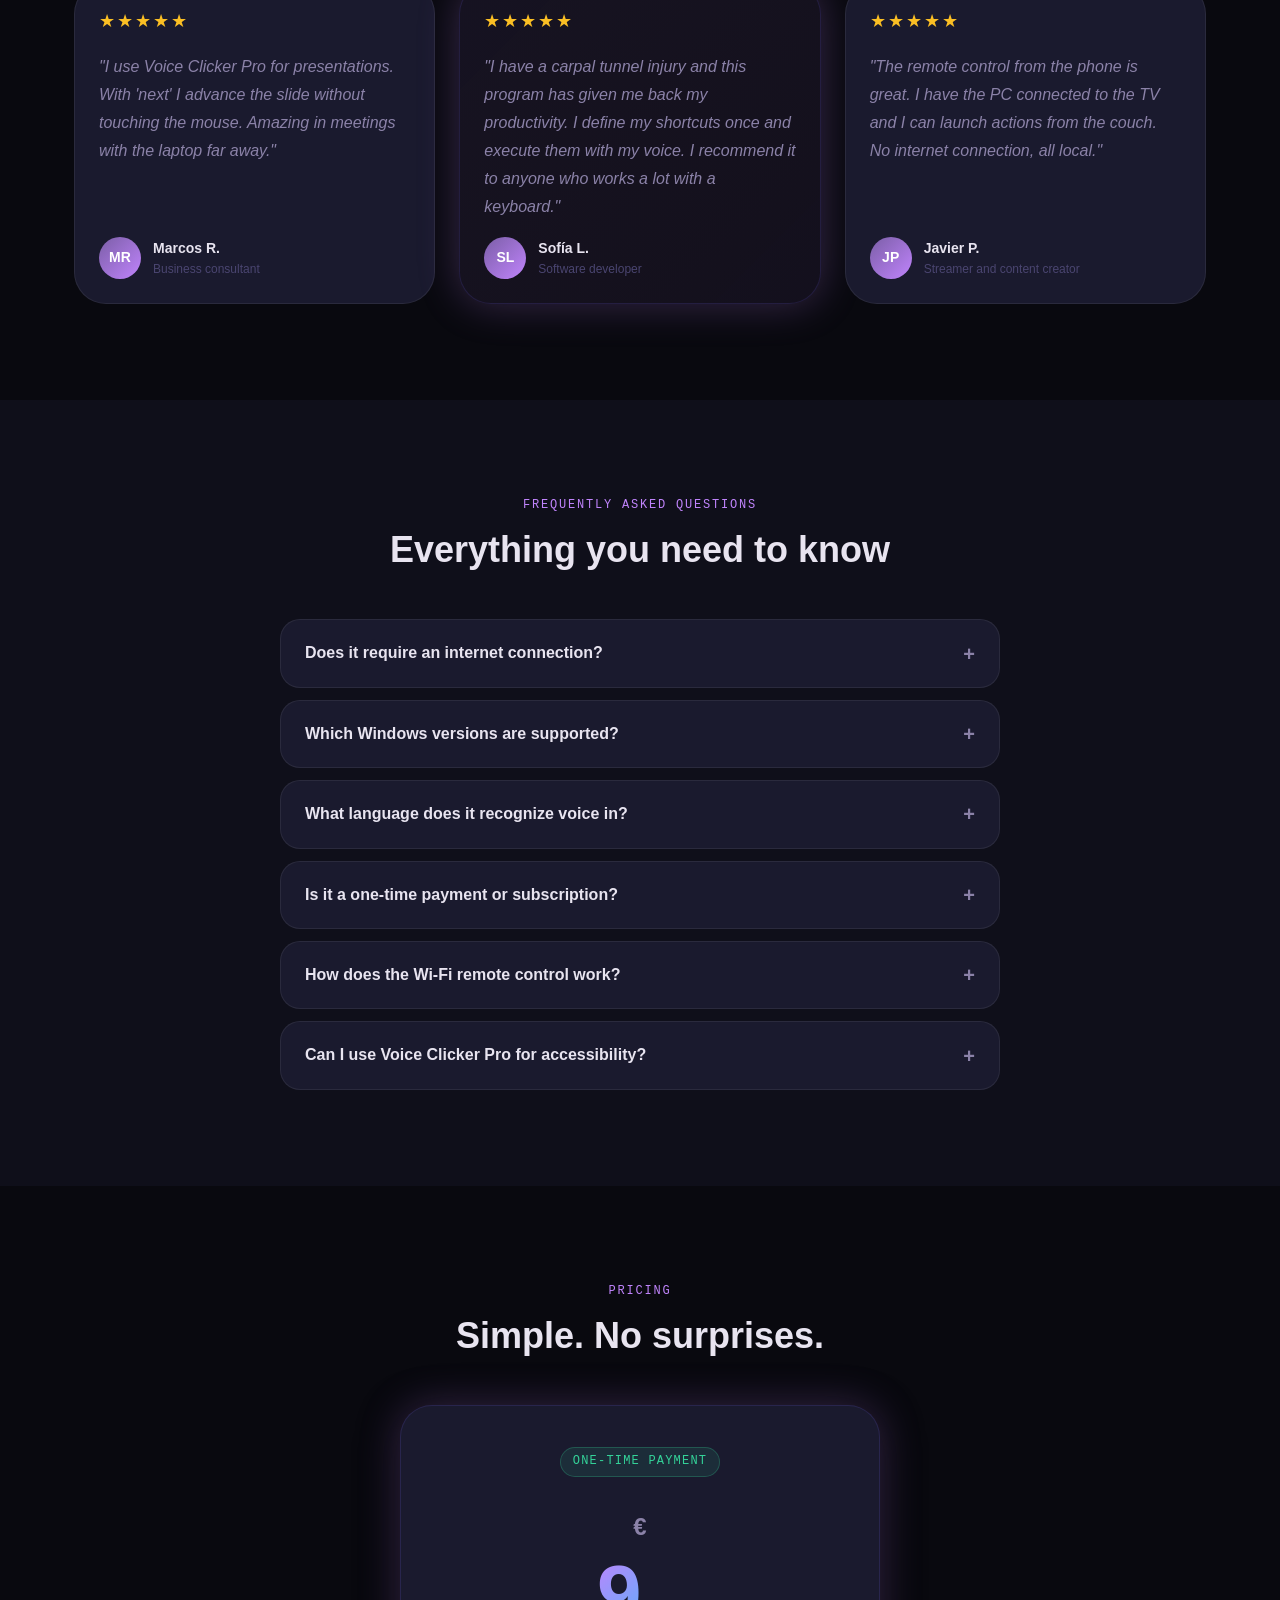
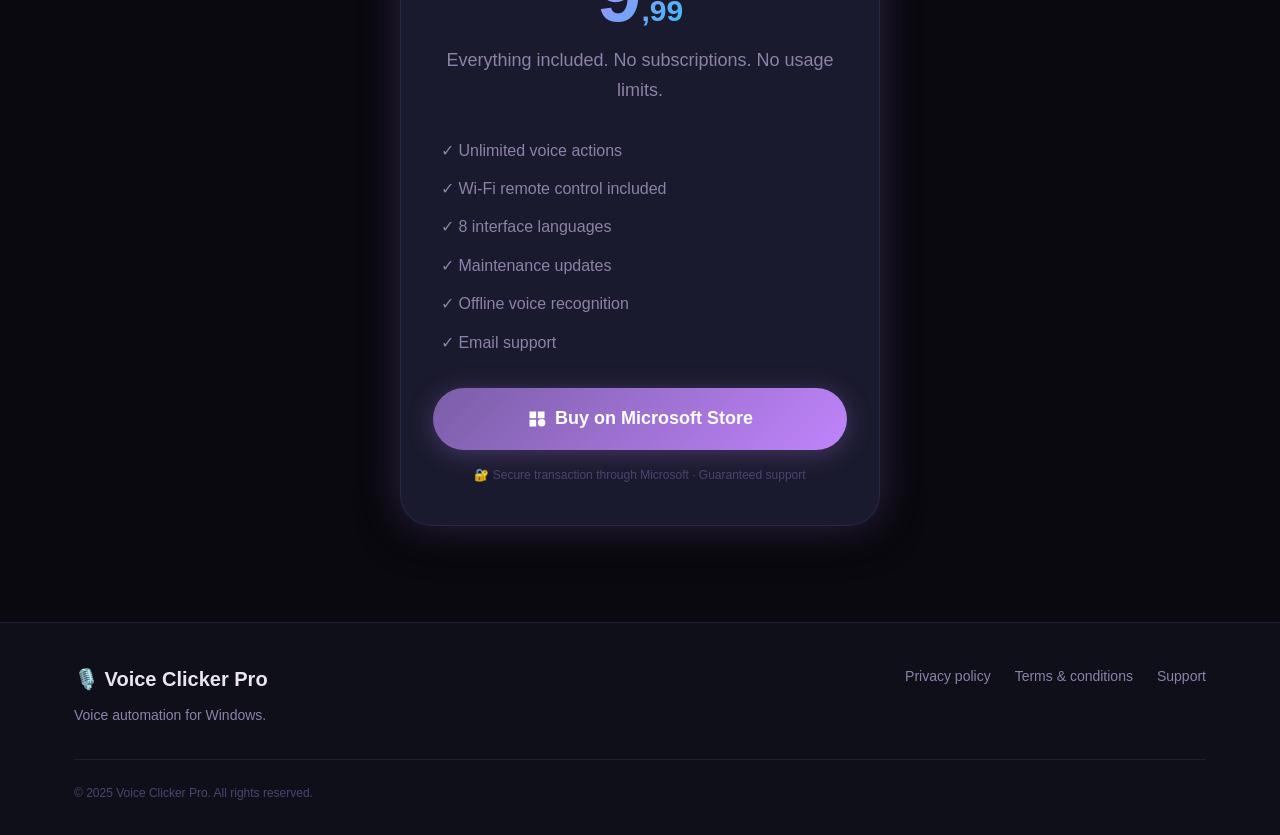
==== commit 7792f0f4: "Update index.html" ====
--- a/index.html
+++ b/index.html
@@ -131,7 +131,7 @@
         <ul class="header__nav-list">
           <li><a href="#how-it-works" class="header__nav-link" data-i18n="nav_how">Cómo funciona</a></li>
           <li><a href="#features" class="header__nav-link" data-i18n="nav_features">Características</a></li>
-          <li><a href="#screenshots" class="header__nav-link" data-i18n="nav_screenshots">Capturas</a></li>
+          <li><a href="#video" class="header__nav-link" data-i18n="nav_screenshots">Video Explicativo</a></li>
           <li><a href="#pricing" class="header__nav-link" data-i18n="nav_pricing">Precio</a></li>
           <li><a href="#faq" class="header__nav-link" data-i18n="nav_faq">FAQ</a></li>
         </ul>
@@ -188,38 +188,8 @@
             🔒 Sin conexión a internet · 🌍 8 idiomas · 🖥️ Windows 10/11
           </p>
         </div>
-        <div class="hero__mockup" aria-hidden="true">
-          <div class="hero__mockup-window">
-            <div class="hero__mockup-titlebar">
-              <span class="hero__mockup-dot hero__mockup-dot--red"></span>
-              <span class="hero__mockup-dot hero__mockup-dot--yellow"></span>
-              <span class="hero__mockup-dot hero__mockup-dot--green"></span>
-              <span class="hero__mockup-title">Voice Clicker Pro</span>
-            </div>
-            <!-- Aquí va mockup principal de la app -->
-            <div class="hero__mockup-body">
-              <div class="hero__mockup-sidebar">
-                <div class="hero__mockup-item hero__mockup-item--active">📌 Siguiente diapositiva</div>
-                <div class="hero__mockup-item">📌 Copiar selección</div>
-                <div class="hero__mockup-item">📌 Guardar archivo</div>
-                <div class="hero__mockup-item">📌 Abrir terminal</div>
-              </div>
-              <div class="hero__mockup-editor">
-                <div class="hero__mockup-field">
-                  <span class="hero__mockup-label">Triggers</span>
-                  <span class="hero__mockup-value">siguiente, avanzar, next</span>
-                </div>
-                <div class="hero__mockup-steps">
-                  <div class="hero__mockup-step">→ hotkey: <em>ctrl+right</em></div>
-                  <div class="hero__mockup-step">→ delay: <em>0.3s</em></div>
-                </div>
-                <div class="hero__mockup-mic">
-                  <span class="hero__mockup-mic-dot"></span>
-                  <span class="hero__mockup-mic-text">Escuchando…</span>
-                </div>
-              </div>
-            </div>
-          </div>
+       <iframe width="560" height="315" src="https://www.youtube.com/embed/0KRyBC1XO44?si=29rLEFMLE-bjyf2-" title="YouTube video player" frameborder="0" allow="accelerometer; autoplay; clipboard-write; encrypted-media; gyroscope; picture-in-picture; web-share" referrerpolicy="strict-origin-when-cross-origin" allowfullscreen></iframe>
+    
         </div>
       </div>
     </section>
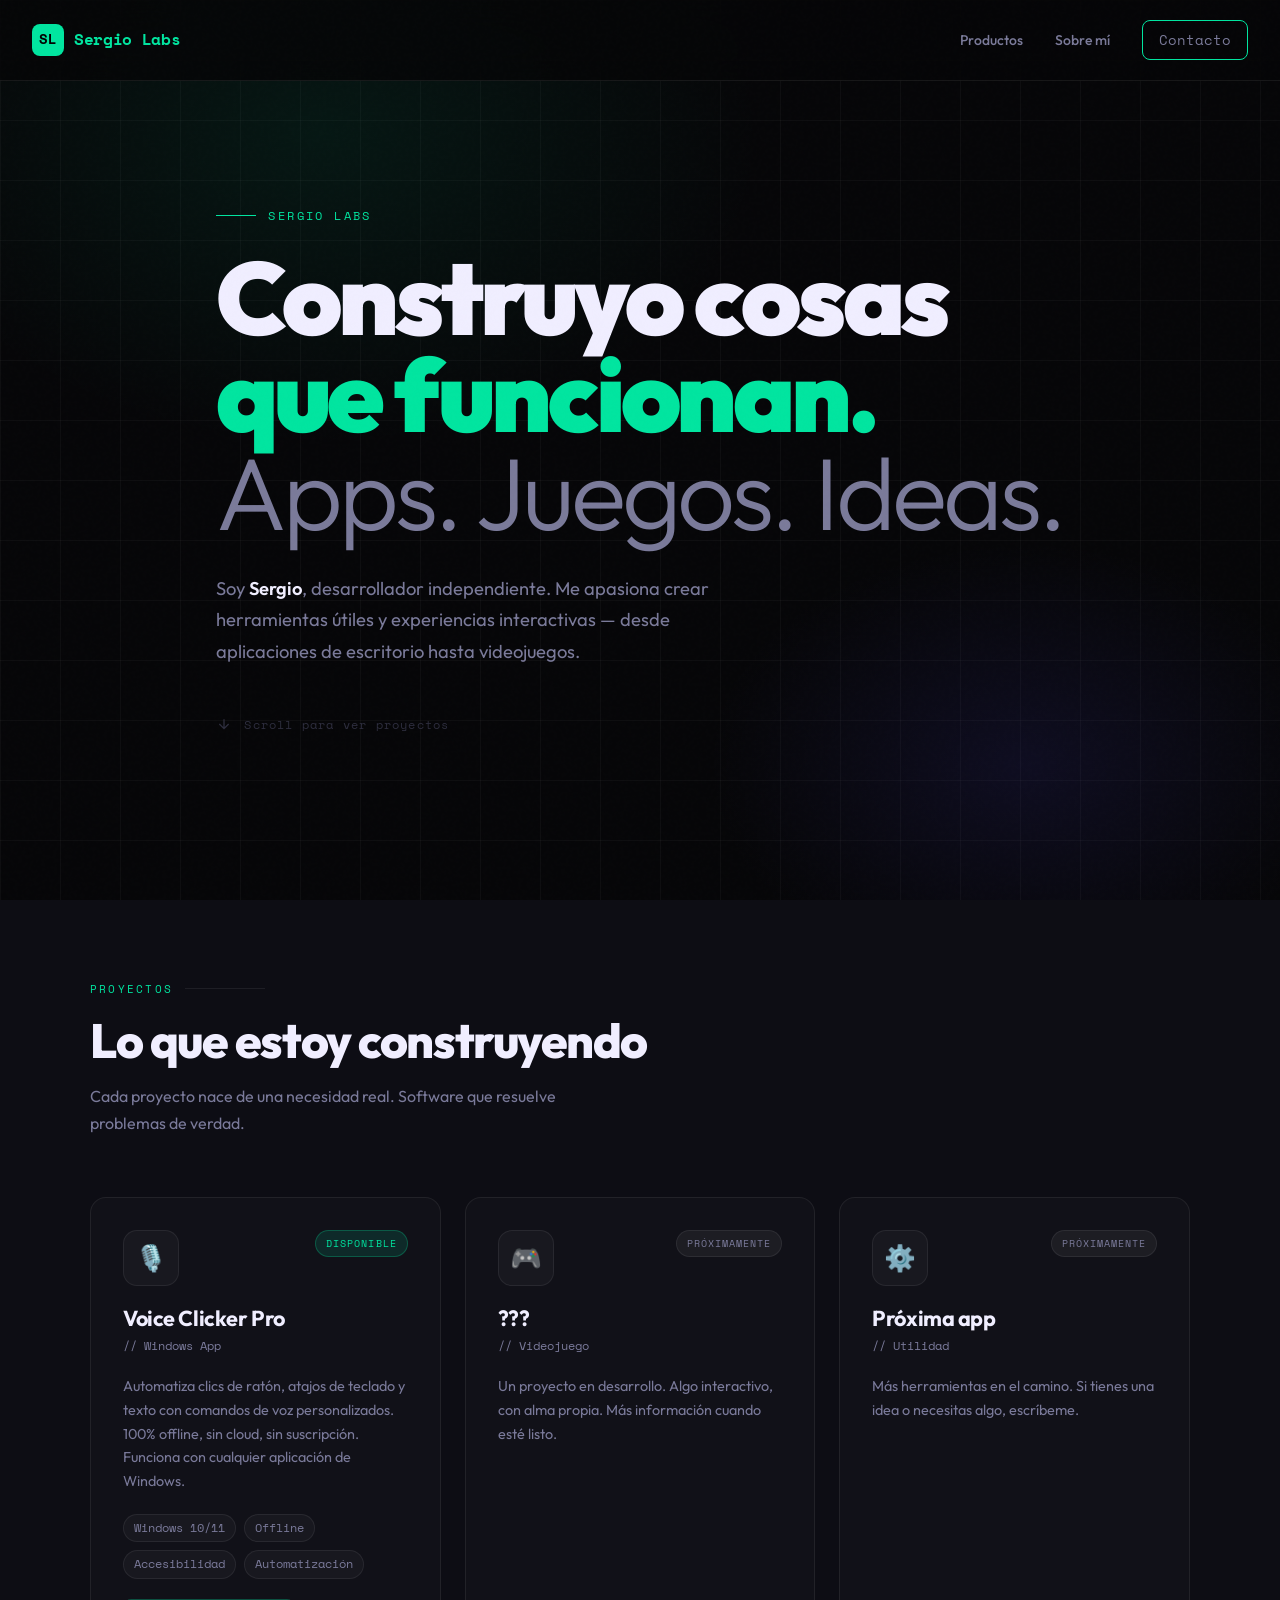
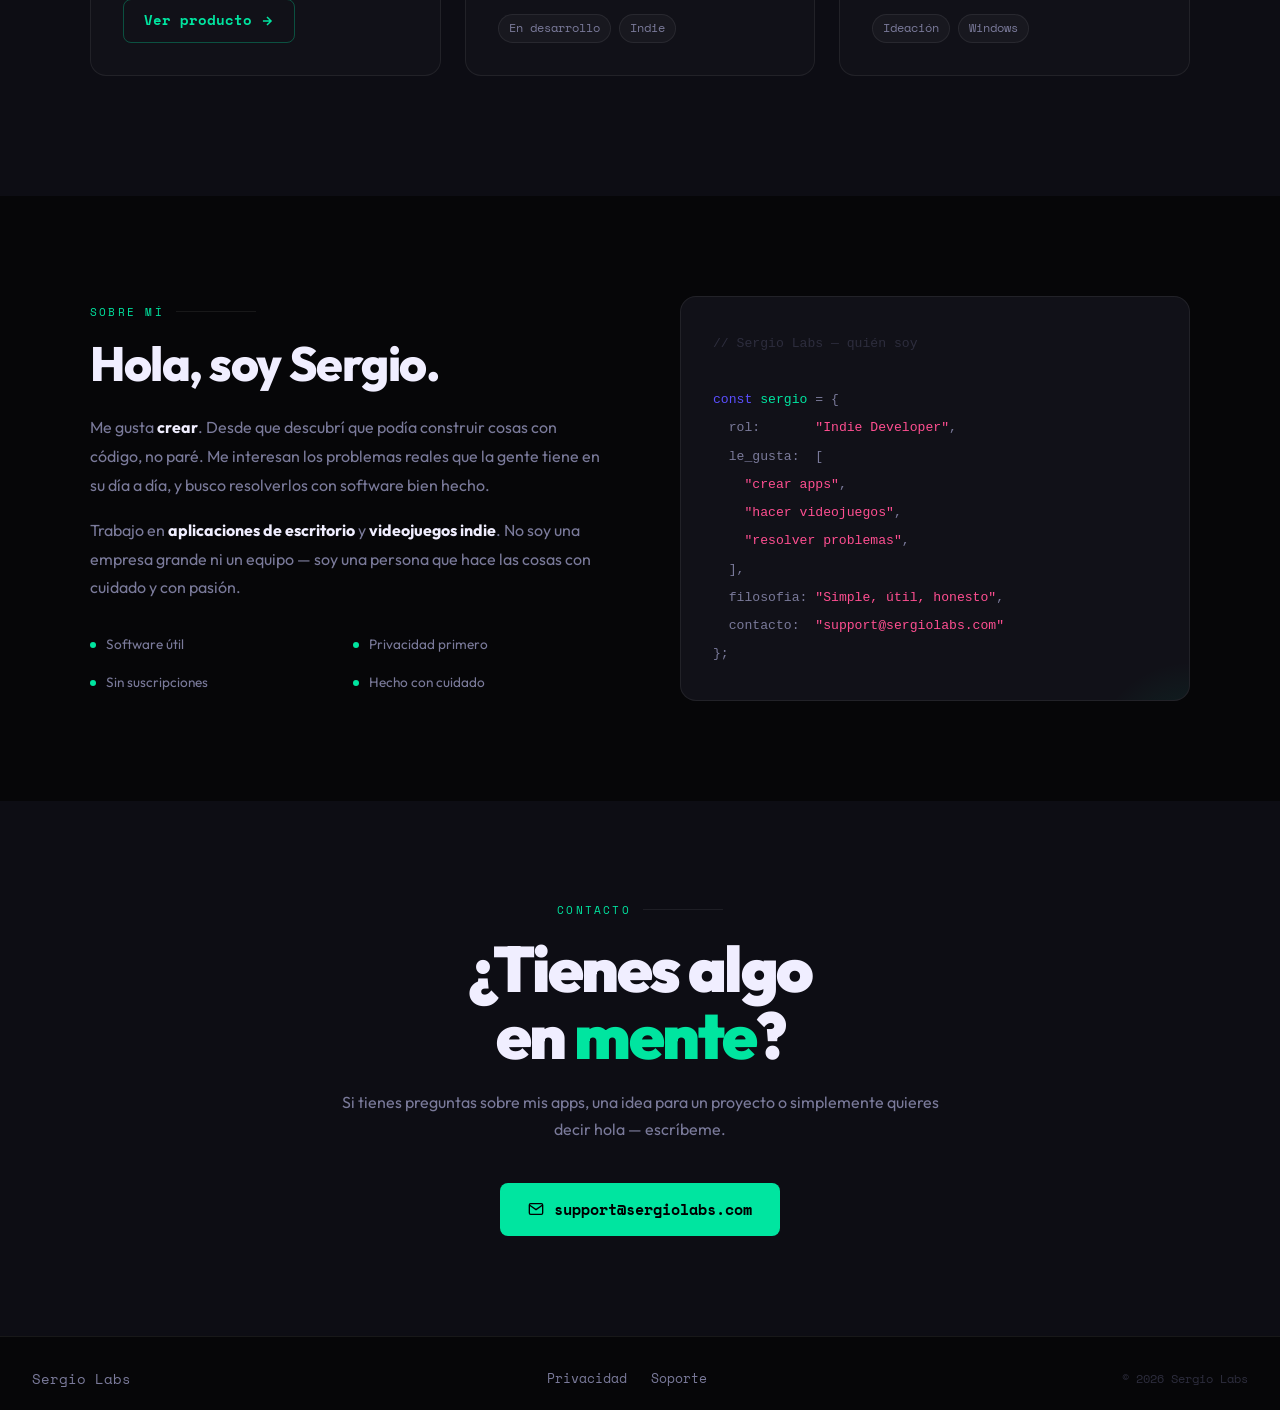
==== commit 205c0956: "Update index.html" ====
--- a/index.html
+++ b/index.html
@@ -1,588 +1,864 @@
 <!DOCTYPE html>
-<html lang="es" dir="ltr">
+<html lang="es">
 <head>
   <meta charset="UTF-8" />
   <meta name="viewport" content="width=device-width, initial-scale=1.0" />
-
-  <!-- SEO Primary -->
-  <title data-i18n="meta_title">Voice Clicker Pro — Control por Voz para Windows | Automatización con Comandos de Voz</title>
-  <meta name="description" data-i18n="meta_description" content="Voice Clicker Pro automatiza clics de ratón, teclas y texto con tu voz en Windows. Control remoto por Wi-Fi, 8 idiomas, sin cloud. Disponible en Microsoft Store." />
-  <meta name="keywords" content="voice clicker, control por voz, automatización windows, clicker voz, voice automation, voice commands windows, automatizar teclado ratón, voice recognition windows" />
+  <title>Sergio Labs — Apps & Videojuegos independientes</title>
+  <meta name="description" content="Sergio Labs es el estudio independiente de Sergio: aplicaciones útiles y videojuegos hechos con pasión. Descubre Voice Clicker Pro y próximos proyectos." />
+  <meta name="keywords" content="Sergio Labs, indie developer, apps windows, videojuegos indie, voice clicker pro, aplicaciones independientes" />
   <meta name="robots" content="index, follow" />
-  <meta name="author" content="Voice Clicker Pro" />
-  <link rel="canonical" href="https://voiceclickerpro.app/" />
-
-  <!-- Open Graph -->
+  <meta name="author" content="Sergio Labs" />
+  <link rel="canonical" href="https://sergiolabs.com/" />
   <meta property="og:type" content="website" />
-  <meta property="og:url" content="https://voiceclickerpro.app/" />
-  <meta property="og:title" data-i18n="meta_og_title" content="Voice Clicker Pro — Automatización por Voz para Windows" />
-  <meta property="og:description" data-i18n="meta_og_description" content="Controla tu PC con la voz. Automatiza clics, atajos de teclado y texto con comandos personalizados. Control remoto desde el móvil incluido." />
-  <meta property="og:image" content="img/og-image.png" />
-  <meta property="og:locale" content="es_ES" />
-
-  <!-- Twitter Cards -->
+  <meta property="og:url" content="https://sergiolabs.com/" />
+  <meta property="og:title" content="Sergio Labs — Apps & Videojuegos" />
+  <meta property="og:description" content="Aplicaciones útiles y videojuegos hechos con pasión por Sergio Labs." />
   <meta name="twitter:card" content="summary_large_image" />
-  <meta name="twitter:title" data-i18n="meta_twitter_title" content="Voice Clicker Pro — Control por Voz para Windows" />
-  <meta name="twitter:description" data-i18n="meta_twitter_description" content="Automatiza tu PC con comandos de voz. Sin cloud, sin suscripción. Descárgalo en Microsoft Store." />
-  <meta name="twitter:image" content="img/og-image.png" />
-
-  <!-- Structured Data -->
-  <script type="application/ld+json">
-  {
-    "@context": "https://schema.org",
-    "@graph": [
-      {
-        "@type": "SoftwareApplication",
-        "name": "Voice Clicker Pro",
-        "applicationCategory": "UtilitiesApplication",
-        "operatingSystem": "Windows 10, Windows 11",
-        "description": "Desktop application for Windows that automates mouse clicks, keyboard shortcuts, and text input using voice commands. Includes Wi-Fi remote control, 8-language support, and offline voice recognition via Vosk.",
-        "offers": {
-          "@type": "Offer",
-          "price": "4.99",
-          "priceCurrency": "EUR",
-          "availability": "https://schema.org/InStock",
-          "url": "https://apps.microsoft.com/detail/voice-clicker-pro-id"
-        },
-        "softwareVersion": "1.0",
-        "downloadUrl": "https://apps.microsoft.com/detail/voice-clicker-pro-id",
-        "inLanguage": ["es", "en", "de", "tr", "zh", "pt", "ko", "ja"],
-        "featureList": [
-          "Voice-triggered mouse click automation",
-          "Keyboard shortcut automation via voice",
-          "Text input via voice commands",
-          "Wi-Fi remote control from mobile browser",
-          "Offline voice recognition (no cloud required)",
-          "Multi-step actions with configurable delays",
-          "8-language interface support"
-        ]
-      },
-      {
-        "@type": "Product",
-        "name": "Voice Clicker Pro",
-        "description": "Control your PC with your voice. Automate clicks, keyboard shortcuts and text input with custom voice commands on Windows.",
-        "brand": {
-          "@type": "Brand",
-          "name": "Voice Clicker Pro"
-        },
-        "offers": {
-          "@type": "Offer",
-          "price": "4.99",
-          "priceCurrency": "EUR",
-          "availability": "https://schema.org/InStock"
-        }
-      },
-      {
-        "@type": "Organization",
-        "name": "Voice Clicker Pro",
-        "url": "https://voiceclickerpro.app/",
-        "logo": "https://voiceclickerpro.app/img/logo.png",
-        "contactPoint": {
-          "@type": "ContactPoint",
-          "contactType": "customer support",
-          "email": "support@voiceclickerpro.app"
-        }
-      },
-      {
-        "@type": "FAQPage",
-        "mainEntity": [
-          {
-            "@type": "Question",
-            "name": "Does Voice Clicker Pro require an internet connection?",
-            "acceptedAnswer": {
-              "@type": "Answer",
-              "text": "No. Voice recognition runs entirely offline using the Vosk engine. No data is sent to any server."
-            }
-          },
-          {
-            "@type": "Question",
-            "name": "What Windows versions are supported?",
-            "acceptedAnswer": {
-              "@type": "Answer",
-              "text": "Voice Clicker Pro supports Windows 10 and Windows 11 (64-bit)."
-            }
-          }
-        ]
+  <meta name="twitter:title" content="Sergio Labs" />
+  <meta name="twitter:description" content="Apps y videojuegos creados con pasión." />
+
+  <link rel="preconnect" href="https://fonts.googleapis.com" />
+  <link rel="preconnect" href="https://fonts.gstatic.com" crossorigin />
+  <link href="https://fonts.googleapis.com/css2?family=Space+Mono:wght@400;700&family=Outfit:wght@300;400;500;600;700;900&display=swap" rel="stylesheet" />
+
+  <style>
+    :root {
+      --bg: #060608;
+      --bg2: #0d0d14;
+      --surface: #111118;
+      --surface2: #18181f;
+      --border: rgba(255,255,255,0.07);
+      --primary: #00e5a0;
+      --primary-dim: rgba(0,229,160,0.12);
+      --accent: #5b4fff;
+      --accent2: #ff4f91;
+      --text: #f0eeff;
+      --muted: #7a7a9a;
+      --faint: #2d2d3d;
+      --font-head: 'Outfit', sans-serif;
+      --font-mono: 'Space Mono', monospace;
+      --radius: 16px;
+      --radius-sm: 8px;
+    }
+
+    *, *::before, *::after { box-sizing: border-box; margin: 0; padding: 0; }
+    html { scroll-behavior: smooth; }
+
+    body {
+      font-family: var(--font-head);
+      background: var(--bg);
+      color: var(--text);
+      line-height: 1.6;
+      overflow-x: hidden;
+    }
+
+    a { color: inherit; text-decoration: none; }
+    ul { list-style: none; }
+    img { max-width: 100%; display: block; }
+    button { cursor: pointer; font: inherit; background: none; border: none; }
+
+    :focus-visible { outline: 2px solid var(--primary); outline-offset: 3px; }
+
+    @media (prefers-reduced-motion: reduce) {
+      *, *::before, *::after {
+        animation-duration: 0.01ms !important;
+        transition-duration: 0.01ms !important;
       }
-    ]
-  }
-  </script>
-
-  <link rel="stylesheet" href="styles.css" />
+    }
+
+    /* ─── NOISE TEXTURE OVERLAY ─── */
+    body::before {
+      content: '';
+      position: fixed;
+      inset: 0;
+      background-image: url("data:image/svg+xml,%3Csvg viewBox='0 0 256 256' xmlns='http://www.w3.org/2000/svg'%3E%3Cfilter id='noise'%3E%3CfeTurbulence type='fractalNoise' baseFrequency='0.9' numOctaves='4' stitchTiles='stitch'/%3E%3C/filter%3E%3Crect width='100%25' height='100%25' filter='url(%23noise)' opacity='0.04'/%3E%3C/svg%3E");
+      pointer-events: none;
+      z-index: 9999;
+      opacity: 0.3;
+    }
+
+    /* ─── HEADER ─── */
+    .header {
+      position: fixed;
+      top: 0; left: 0; right: 0;
+      z-index: 100;
+      padding: 20px 32px;
+      display: flex;
+      align-items: center;
+      justify-content: space-between;
+      border-bottom: 1px solid var(--border);
+      background: rgba(6,6,8,0.85);
+      backdrop-filter: blur(16px);
+    }
+
+    .header__logo {
+      font-family: var(--font-mono);
+      font-size: 1rem;
+      font-weight: 700;
+      color: var(--primary);
+      letter-spacing: -0.02em;
+      display: flex;
+      align-items: center;
+      gap: 10px;
+    }
+
+    .header__logo-mark {
+      width: 32px; height: 32px;
+      background: var(--primary);
+      border-radius: 8px;
+      display: flex;
+      align-items: center;
+      justify-content: center;
+      color: #000;
+      font-size: 0.85rem;
+      font-weight: 700;
+    }
+
+    .header__nav {
+      display: flex;
+      gap: 32px;
+      align-items: center;
+    }
+
+    .header__nav a {
+      font-size: 0.875rem;
+      color: var(--muted);
+      transition: color 200ms;
+      font-weight: 500;
+    }
+
+    .header__nav a:hover { color: var(--text); }
+
+    .header__contact {
+      font-family: var(--font-mono);
+      font-size: 0.8rem;
+      color: var(--primary);
+      border: 1px solid var(--primary);
+      padding: 8px 16px;
+      border-radius: var(--radius-sm);
+      transition: background 200ms, color 200ms;
+    }
+
+    .header__contact:hover {
+      background: var(--primary);
+      color: #000;
+    }
+
+    @media (max-width: 768px) {
+      .header { padding: 16px 20px; }
+      .header__nav { display: none; }
+    }
+
+    /* ─── HERO ─── */
+    .hero {
+      min-height: 100vh;
+      display: flex;
+      align-items: center;
+      padding: 120px 32px 80px;
+      position: relative;
+      overflow: hidden;
+    }
+
+    .hero__grid-bg {
+      position: absolute;
+      inset: 0;
+      background-image:
+        linear-gradient(rgba(255,255,255,0.03) 1px, transparent 1px),
+        linear-gradient(90deg, rgba(255,255,255,0.03) 1px, transparent 1px);
+      background-size: 60px 60px;
+    }
+
+    .hero__gradient {
+      position: absolute;
+      top: -20%;
+      left: -10%;
+      width: 70%;
+      height: 70%;
+      background: radial-gradient(ellipse, rgba(0,229,160,0.08) 0%, transparent 70%);
+      pointer-events: none;
+    }
+
+    .hero__gradient-2 {
+      position: absolute;
+      bottom: -10%;
+      right: -5%;
+      width: 50%;
+      height: 50%;
+      background: radial-gradient(ellipse, rgba(91,79,255,0.1) 0%, transparent 70%);
+      pointer-events: none;
+    }
+
+    .hero__inner {
+      max-width: 1100px;
+      margin: auto;
+      position: relative;
+      z-index: 1;
+    }
+
+    .hero__eyebrow {
+      font-family: var(--font-mono);
+      font-size: 0.75rem;
+      color: var(--primary);
+      letter-spacing: 0.2em;
+      text-transform: uppercase;
+      margin-bottom: 24px;
+      display: flex;
+      align-items: center;
+      gap: 12px;
+    }
+
+    .hero__eyebrow::before {
+      content: '';
+      display: block;
+      width: 40px; height: 1px;
+      background: var(--primary);
+    }
+
+    .hero__title {
+      font-family: var(--font-head);
+      font-size: clamp(3rem, 8vw, 6.5rem);
+      font-weight: 900;
+      line-height: 0.95;
+      letter-spacing: -0.04em;
+      margin-bottom: 32px;
+    }
+
+    .hero__title em {
+      font-style: normal;
+      color: var(--primary);
+    }
+
+    .hero__title .line-2 {
+      display: block;
+      color: var(--muted);
+      font-weight: 300;
+    }
+
+    .hero__desc {
+      font-size: 1.15rem;
+      color: var(--muted);
+      max-width: 520px;
+      line-height: 1.7;
+      margin-bottom: 48px;
+    }
+
+    .hero__desc strong { color: var(--text); font-weight: 600; }
+
+    .hero__scroll {
+      display: flex;
+      align-items: center;
+      gap: 12px;
+      font-family: var(--font-mono);
+      font-size: 0.75rem;
+      color: var(--faint);
+      letter-spacing: 0.1em;
+      animation: bounce 2s ease-in-out infinite;
+    }
+
+    @keyframes bounce {
+      0%, 100% { transform: translateY(0); }
+      50% { transform: translateY(6px); }
+    }
+
+    /* ─── SECTION SHARED ─── */
+    .section {
+      padding: 100px 32px;
+    }
+
+    .section__inner {
+      max-width: 1100px;
+      margin: auto;
+    }
+
+    .section__kicker {
+      font-family: var(--font-mono);
+      font-size: 0.7rem;
+      color: var(--primary);
+      letter-spacing: 0.2em;
+      text-transform: uppercase;
+      margin-bottom: 16px;
+      display: flex;
+      align-items: center;
+      gap: 12px;
+    }
+
+    .section__kicker::after {
+      content: '';
+      flex: 1;
+      height: 1px;
+      background: var(--border);
+      max-width: 80px;
+    }
+
+    .section__title {
+      font-family: var(--font-head);
+      font-size: clamp(2rem, 4vw, 3rem);
+      font-weight: 800;
+      letter-spacing: -0.03em;
+      line-height: 1.1;
+      margin-bottom: 16px;
+    }
+
+    .section__desc {
+      font-size: 1rem;
+      color: var(--muted);
+      max-width: 520px;
+      line-height: 1.7;
+    }
+
+    /* ─── PRODUCTS ─── */
+    .products-section {
+      padding: 80px 32px 120px;
+      background: var(--bg2);
+    }
+
+    .products__header {
+      max-width: 1100px;
+      margin: 0 auto 60px;
+    }
+
+    .products__grid {
+      max-width: 1100px;
+      margin: auto;
+      display: grid;
+      grid-template-columns: repeat(auto-fill, minmax(320px, 1fr));
+      gap: 24px;
+    }
+
+    /* ─── PRODUCT CARD ─── */
+    .product-card {
+      background: var(--surface);
+      border: 1px solid var(--border);
+      border-radius: var(--radius);
+      padding: 32px;
+      display: flex;
+      flex-direction: column;
+      gap: 20px;
+      position: relative;
+      overflow: hidden;
+      transition: border-color 300ms, transform 300ms, box-shadow 300ms;
+    }
+
+    .product-card::before {
+      content: '';
+      position: absolute;
+      top: 0; left: 0; right: 0;
+      height: 2px;
+      background: linear-gradient(90deg, var(--primary), var(--accent));
+      opacity: 0;
+      transition: opacity 300ms;
+    }
+
+    .product-card:hover {
+      border-color: rgba(0,229,160,0.3);
+      transform: translateY(-4px);
+      box-shadow: 0 20px 60px rgba(0,0,0,0.5);
+    }
+
+    .product-card:hover::before { opacity: 1; }
+
+    .product-card--coming {
+      opacity: 0.5;
+      cursor: default;
+    }
+
+    .product-card--coming:hover {
+      transform: none;
+      border-color: var(--border);
+      box-shadow: none;
+    }
+
+    .product-card--coming:hover::before { opacity: 0; }
+
+    .product-card__header {
+      display: flex;
+      align-items: flex-start;
+      justify-content: space-between;
+      gap: 16px;
+    }
+
+    .product-card__icon {
+      width: 56px; height: 56px;
+      background: var(--surface2);
+      border: 1px solid var(--border);
+      border-radius: 14px;
+      display: flex;
+      align-items: center;
+      justify-content: center;
+      font-size: 1.6rem;
+      flex-shrink: 0;
+    }
+
+    .product-card__badge {
+      font-family: var(--font-mono);
+      font-size: 0.65rem;
+      letter-spacing: 0.1em;
+      text-transform: uppercase;
+      padding: 4px 10px;
+      border-radius: 100px;
+    }
+
+    .badge--live {
+      background: rgba(0,229,160,0.12);
+      color: var(--primary);
+      border: 1px solid rgba(0,229,160,0.25);
+    }
+
+    .badge--soon {
+      background: rgba(255,255,255,0.05);
+      color: var(--muted);
+      border: 1px solid var(--border);
+    }
+
+    .product-card__name {
+      font-family: var(--font-head);
+      font-size: 1.35rem;
+      font-weight: 700;
+      letter-spacing: -0.02em;
+      line-height: 1.2;
+    }
+
+    .product-card__type {
+      font-size: 0.75rem;
+      color: var(--muted);
+      font-family: var(--font-mono);
+      margin-top: 4px;
+    }
+
+    .product-card__desc {
+      font-size: 0.9rem;
+      color: var(--muted);
+      line-height: 1.65;
+      flex: 1;
+    }
+
+    .product-card__tags {
+      display: flex;
+      flex-wrap: wrap;
+      gap: 8px;
+    }
+
+    .tag {
+      font-size: 0.72rem;
+      font-family: var(--font-mono);
+      color: var(--muted);
+      background: var(--surface2);
+      border: 1px solid var(--border);
+      padding: 4px 10px;
+      border-radius: 100px;
+    }
+
+    .product-card__cta {
+      display: inline-flex;
+      align-items: center;
+      gap: 8px;
+      font-size: 0.85rem;
+      font-weight: 600;
+      color: var(--primary);
+      border: 1px solid rgba(0,229,160,0.3);
+      padding: 10px 20px;
+      border-radius: var(--radius-sm);
+      transition: background 200ms, color 200ms;
+      align-self: flex-start;
+      font-family: var(--font-mono);
+    }
+
+    .product-card__cta:hover {
+      background: var(--primary);
+      color: #000;
+      border-color: var(--primary);
+    }
+
+    .product-card__cta svg { width: 14px; height: 14px; transition: transform 200ms; }
+    .product-card__cta:hover svg { transform: translateX(3px); }
+
+    /* ─── ABOUT ─── */
+    .about-section {
+      padding: 100px 32px;
+    }
+
+    .about__inner {
+      max-width: 1100px;
+      margin: auto;
+      display: grid;
+      grid-template-columns: 1fr 1fr;
+      gap: 80px;
+      align-items: center;
+    }
+
+    @media (max-width: 768px) {
+      .about__inner { grid-template-columns: 1fr; gap: 48px; }
+    }
+
+    .about__text .section__title { margin-bottom: 24px; }
+
+    .about__body {
+      font-size: 1rem;
+      color: var(--muted);
+      line-height: 1.8;
+      margin-bottom: 16px;
+    }
+
+    .about__body strong { color: var(--text); }
+
+    .about__visual {
+      position: relative;
+    }
+
+    .about__card {
+      background: var(--surface);
+      border: 1px solid var(--border);
+      border-radius: var(--radius);
+      padding: 32px;
+      position: relative;
+      overflow: hidden;
+    }
+
+    .about__card::after {
+      content: '';
+      position: absolute;
+      bottom: -40%;
+      right: -20%;
+      width: 200px; height: 200px;
+      background: radial-gradient(circle, rgba(0,229,160,0.12), transparent 70%);
+      pointer-events: none;
+    }
+
+    .about__code {
+      font-family: var(--font-mono);
+      font-size: 0.82rem;
+      color: var(--muted);
+      line-height: 2;
+    }
+
+    .about__code .kw { color: #5b4fff; }
+    .about__code .fn { color: var(--primary); }
+    .about__code .str { color: #ff4f91; }
+    .about__code .cm { color: var(--faint); }
+
+    .about__values {
+      margin-top: 32px;
+      display: grid;
+      grid-template-columns: 1fr 1fr;
+      gap: 16px;
+    }
+
+    .about__val {
+      display: flex;
+      align-items: center;
+      gap: 10px;
+      font-size: 0.85rem;
+      color: var(--muted);
+    }
+
+    .about__val-dot {
+      width: 6px; height: 6px;
+      border-radius: 50%;
+      background: var(--primary);
+      flex-shrink: 0;
+    }
+
+    /* ─── CONTACT ─── */
+    .contact-section {
+      padding: 100px 32px;
+      background: var(--bg2);
+      text-align: center;
+    }
+
+    .contact__inner {
+      max-width: 600px;
+      margin: auto;
+    }
+
+    .contact__title {
+      font-family: var(--font-head);
+      font-size: clamp(2.5rem, 5vw, 4rem);
+      font-weight: 900;
+      letter-spacing: -0.04em;
+      line-height: 1.05;
+      margin-bottom: 20px;
+    }
+
+    .contact__title em {
+      font-style: normal;
+      color: var(--primary);
+    }
+
+    .contact__desc {
+      color: var(--muted);
+      font-size: 1rem;
+      margin-bottom: 40px;
+      line-height: 1.7;
+    }
+
+    .contact__email {
+      display: inline-flex;
+      align-items: center;
+      gap: 10px;
+      font-family: var(--font-mono);
+      font-size: 0.95rem;
+      color: #000;
+      background: var(--primary);
+      padding: 14px 28px;
+      border-radius: var(--radius-sm);
+      font-weight: 700;
+      transition: opacity 200ms, transform 200ms;
+    }
+
+    .contact__email:hover { opacity: 0.88; transform: scale(1.02); }
+
+    /* ─── FOOTER ─── */
+    .footer {
+      padding: 32px;
+      border-top: 1px solid var(--border);
+      display: flex;
+      align-items: center;
+      justify-content: space-between;
+      flex-wrap: wrap;
+      gap: 16px;
+    }
+
+    .footer__logo {
+      font-family: var(--font-mono);
+      font-size: 0.85rem;
+      color: var(--muted);
+    }
+
+    .footer__copy {
+      font-size: 0.78rem;
+      color: var(--faint);
+      font-family: var(--font-mono);
+    }
+
+    .footer__links {
+      display: flex;
+      gap: 24px;
+    }
+
+    .footer__links a {
+      font-size: 0.8rem;
+      color: var(--muted);
+      font-family: var(--font-mono);
+      transition: color 200ms;
+    }
+
+    .footer__links a:hover { color: var(--primary); }
+
+    /* ─── SCROLL ANIMATIONS ─── */
+    .reveal {
+      opacity: 0;
+      transform: translateY(30px);
+      transition: opacity 600ms ease, transform 600ms ease;
+    }
+
+    .reveal.visible {
+      opacity: 1;
+      transform: none;
+    }
+
+    @media (max-width: 600px) {
+      .section, .products-section, .about-section, .contact-section { padding: 60px 20px; }
+      .hero { padding: 100px 20px 60px; }
+      .header { padding: 14px 20px; }
+      .products__grid { grid-template-columns: 1fr; }
+      .footer { padding: 24px 20px; flex-direction: column; align-items: flex-start; }
+    }
+  </style>
 </head>
 <body>
 
-  <!-- ═══════════════════════════ HEADER ═══════════════════════════ -->
-  <header class="header" role="banner">
-    <div class="header__inner container">
-      <a href="#hero" class="header__logo" aria-label="Voice Clicker Pro — Inicio">
-        <!-- Aquí va el logo -->
-        <span class="header__logo-icon" aria-hidden="true">🎙️</span>
-        <span class="header__logo-text">Voice Clicker Pro</span>
-      </a>
-
-      <button class="header__nav-toggle" id="navToggle" aria-label="Abrir menú" aria-expanded="false" aria-controls="mainNav">
-        <span class="header__hamburger"></span>
-        <span class="header__hamburger"></span>
-        <span class="header__hamburger"></span>
-      </button>
-
-      <nav class="header__nav" id="mainNav" role="navigation" aria-label="Navegación principal">
-        <ul class="header__nav-list">
-          <li><a href="#how-it-works" class="header__nav-link" data-i18n="nav_how">Cómo funciona</a></li>
-          <li><a href="#features" class="header__nav-link" data-i18n="nav_features">Características</a></li>
-          <li><a href="#video" class="header__nav-link" data-i18n="nav_screenshots">Video Explicativo</a></li>
-          <li><a href="#pricing" class="header__nav-link" data-i18n="nav_pricing">Precio</a></li>
-          <li><a href="#faq" class="header__nav-link" data-i18n="nav_faq">FAQ</a></li>
-        </ul>
-      </nav>
-
-      <div class="header__lang" role="navigation" aria-label="Selector de idioma">
-        <button class="header__lang-btn" id="langBtn" aria-haspopup="listbox" aria-expanded="false" aria-label="Idioma actual: Español">
-          <span id="langBtnLabel">ES</span>
-          <svg class="header__lang-caret" aria-hidden="true" viewBox="0 0 10 6" width="10" height="6">
-            <path d="M0 0l5 6 5-6z" fill="currentColor"/>
-          </svg>
-        </button>
-        <ul class="header__lang-dropdown" id="langDropdown" role="listbox" aria-label="Idiomas disponibles">
-          <li role="option" data-lang="es" aria-selected="true">🇪🇸 Español</li>
-          <li role="option" data-lang="en" aria-selected="false">🇬🇧 English</li>
-          <li role="option" data-lang="de" aria-selected="false">🇩🇪 Deutsch</li>
-          <li role="option" data-lang="tr" aria-selected="false">🇹🇷 Türkçe</li>
-          <li role="option" data-lang="zh" aria-selected="false">🇨🇳 中文</li>
-          <li role="option" data-lang="pt" aria-selected="false">🇧🇷 Português</li>
-          <li role="option" data-lang="ko" aria-selected="false">🇰🇷 한국어</li>
-          <li role="option" data-lang="ja" aria-selected="false">🇯🇵 日本語</li>
-        </ul>
-      </div>
-    </div>
+  <!-- HEADER -->
+  <header class="header">
+    <a href="#" class="header__logo" aria-label="Sergio Labs - Inicio">
+      <div class="header__logo-mark" aria-hidden="true">SL</div>
+      Sergio Labs
+    </a>
+    <nav class="header__nav" aria-label="Navegación principal">
+      <a href="#products">Productos</a>
+      <a href="#about">Sobre mí</a>
+      <a href="#contact" class="header__contact">Contacto</a>
+    </nav>
   </header>
 
-  <main id="main-content">
-
-    <!-- ═══════════════════════════ HERO ═══════════════════════════ -->
-    <section class="hero" id="hero" aria-labelledby="heroHeading">
-      <div class="hero__bg" aria-hidden="true">
-        <div class="hero__bg-orb hero__bg-orb--1"></div>
-        <div class="hero__bg-orb hero__bg-orb--2"></div>
-        <div class="hero__bg-grid"></div>
-      </div>
-      <div class="hero__inner container">
-        <div class="hero__content">
-          <div class="hero__badge" data-i18n="hero_badge">✦ Para Windows 10 &amp; 11</div>
-          <h1 class="hero__title" id="heroHeading">
-            <span class="hero__title-line" data-i18n="hero_title_1">Controla tu PC</span>
-            <span class="hero__title-accent" data-i18n="hero_title_2">con tu voz.</span>
-          </h1>
-          <p class="hero__subtitle" data-i18n="hero_subtitle">
-            Voice Clicker Pro automatiza clics, atajos de teclado y texto con comandos de voz personalizados. Sin cloud, sin suscripción. 100% offline.
-          </p>
-          <div class="hero__cta-group">
-            <a href="https://apps.microsoft.com/detail/9NT4K8DXNHBM?hl=es&gl=ES&ocid=pdpshare" class="btn btn--primary btn--large hero__cta" rel="noopener noreferrer" target="_blank" data-i18n="hero_cta_buy">
-              <svg aria-hidden="true" viewBox="0 0 24 24" width="22" height="22" fill="currentColor"><path d="M3 3h8v8H3V3zm10 0h8v8h-8V3zM3 13h8v8H3v-8zm10 3.5a4.5 4.5 0 119 0 4.5 4.5 0 01-9 0z"/></svg>
-              Comprar en Microsoft Store
-            </a>
-            <a href="#how-it-works" class="btn btn--ghost hero__cta-secondary" data-i18n="hero_cta_learn">Ver cómo funciona</a>
-          </div>
-          <p class="hero__trust" data-i18n="hero_trust">
-            🔒 Sin conexión a internet · 🌍 8 idiomas · 🖥️ Windows 10/11
-          </p>
-        </div>
-       <iframe width="560" height="315" src="https://www.youtube.com/embed/0KRyBC1XO44?si=29rLEFMLE-bjyf2-" title="YouTube video player" frameborder="0" allow="accelerometer; autoplay; clipboard-write; encrypted-media; gyroscope; picture-in-picture; web-share" referrerpolicy="strict-origin-when-cross-origin" allowfullscreen></iframe>
-    
+  <main>
+
+    <!-- HERO -->
+    <section class="hero" aria-labelledby="heroHeading">
+      <div class="hero__grid-bg" aria-hidden="true"></div>
+      <div class="hero__gradient" aria-hidden="true"></div>
+      <div class="hero__gradient-2" aria-hidden="true"></div>
+      <div class="hero__inner">
+        <p class="hero__eyebrow">Sergio Labs</p>
+        <h1 class="hero__title" id="heroHeading">
+          Construyo cosas<br>
+          <em>que funcionan.</em>
+          <span class="line-2">Apps. Juegos. Ideas.</span>
+        </h1>
+        <p class="hero__desc">
+          Soy <strong>Sergio</strong>, desarrollador independiente. Me apasiona crear herramientas útiles y experiencias interactivas — desde aplicaciones de escritorio hasta videojuegos.
+        </p>
+        <div class="hero__scroll" aria-hidden="true">
+          <svg width="16" height="16" viewBox="0 0 24 24" fill="none" stroke="currentColor" stroke-width="2"><path d="M12 5v14M5 12l7 7 7-7"/></svg>
+          Scroll para ver proyectos
         </div>
       </div>
     </section>
 
-    <!-- ═══════════════════════════ HOW IT WORKS ═══════════════════════════ -->
-    <section class="how" id="how-it-works" aria-labelledby="howHeading">
-      <div class="container">
-        <header class="section-header">
-          <p class="section-header__kicker" data-i18n="how_kicker">Flujo de uso</p>
-          <h2 class="section-header__title" id="howHeading" data-i18n="how_title">Tres pasos. Empieza en minutos.</h2>
-          <p class="section-header__desc" data-i18n="how_desc">Sin configuración compleja, sin drivers extra. Instala, define tus acciones y habla.</p>
-        </header>
-        <ol class="how__steps" aria-label="Pasos de uso de Voice Clicker Pro">
-          <li class="how__step">
-            <div class="how__step-num" aria-hidden="true">01</div>
-            <div class="how__step-icon" aria-hidden="true">⚡</div>
-            <h3 class="how__step-title" data-i18n="how_step1_title">Instala la app</h3>
-            <p class="how__step-desc" data-i18n="how_step1_desc">Descarga Voice Clicker Pro desde Microsoft Store. Se instala en segundos, sin dependencias externas ni permisos de administrador.</p>
-          </li>
-          <li class="how__step">
-            <div class="how__step-num" aria-hidden="true">02</div>
-            <div class="how__step-icon" aria-hidden="true">🛠️</div>
-            <h3 class="how__step-title" data-i18n="how_step2_title">Define tus acciones</h3>
-            <p class="how__step-desc" data-i18n="how_step2_desc">Crea acciones con triggers de voz personalizados. Cada acción puede encadenar clics, teclas, atajos y texto en el orden que quieras.</p>
-          </li>
-          <li class="how__step">
-            <div class="how__step-num" aria-hidden="true">03</div>
-            <div class="how__step-icon" aria-hidden="true">🎙️</div>
-            <h3 class="how__step-title" data-i18n="how_step3_title">Habla y automatiza</h3>
-            <p class="how__step-desc" data-i18n="how_step3_desc">Activa el micrófono y di el trigger. Voice Clicker Pro ejecuta la acción al instante, sin necesidad de internet ni de mantener el foco en la app.</p>
-          </li>
-        </ol>
+    <!-- PRODUCTS -->
+    <section class="products-section" id="products" aria-labelledby="productsHeading">
+      <div class="products__header">
+        <p class="section__kicker">Proyectos</p>
+        <h2 class="section__title" id="productsHeading">Lo que estoy construyendo</h2>
+        <p class="section__desc">Cada proyecto nace de una necesidad real. Software que resuelve problemas de verdad.</p>
+      </div>
+
+      <div class="products__grid">
+
+        <!-- Voice Clicker Pro — LIVE -->
+        <article class="product-card reveal" aria-label="Voice Clicker Pro">
+          <div class="product-card__header">
+            <div class="product-card__icon" aria-hidden="true">🎙️</div>
+            <span class="product-card__badge badge--live">Disponible</span>
+          </div>
+          <div>
+            <h3 class="product-card__name">Voice Clicker Pro</h3>
+            <p class="product-card__type">// Windows App</p>
+          </div>
+          <p class="product-card__desc">
+            Automatiza clics de ratón, atajos de teclado y texto con comandos de voz personalizados. 100% offline, sin cloud, sin suscripción. Funciona con cualquier aplicación de Windows.
+          </p>
+          <div class="product-card__tags">
+            <span class="tag">Windows 10/11</span>
+            <span class="tag">Offline</span>
+            <span class="tag">Accesibilidad</span>
+            <span class="tag">Automatización</span>
+          </div>
+          <a href="https://voiceclickerpro.app" class="product-card__cta" target="_blank" rel="noopener noreferrer">
+            Ver producto
+            <svg viewBox="0 0 24 24" fill="none" stroke="currentColor" stroke-width="2.5"><path d="M5 12h14M12 5l7 7-7 7"/></svg>
+          </a>
+        </article>
+
+        <!-- Placeholder — COMING SOON -->
+        <article class="product-card product-card--coming reveal" aria-label="Próximo proyecto">
+          <div class="product-card__header">
+            <div class="product-card__icon" aria-hidden="true">🎮</div>
+            <span class="product-card__badge badge--soon">Próximamente</span>
+          </div>
+          <div>
+            <h3 class="product-card__name">???</h3>
+            <p class="product-card__type">// Videojuego</p>
+          </div>
+          <p class="product-card__desc">
+            Un proyecto en desarrollo. Algo interactivo, con alma propia. Más información cuando esté listo.
+          </p>
+          <div class="product-card__tags">
+            <span class="tag">En desarrollo</span>
+            <span class="tag">Indie</span>
+          </div>
+        </article>
+
+        <!-- Placeholder 2 — COMING SOON -->
+        <article class="product-card product-card--coming reveal" aria-label="Próxima aplicación">
+          <div class="product-card__header">
+            <div class="product-card__icon" aria-hidden="true">⚙️</div>
+            <span class="product-card__badge badge--soon">Próximamente</span>
+          </div>
+          <div>
+            <h3 class="product-card__name">Próxima app</h3>
+            <p class="product-card__type">// Utilidad</p>
+          </div>
+          <p class="product-card__desc">
+            Más herramientas en el camino. Si tienes una idea o necesitas algo, escríbeme.
+          </p>
+          <div class="product-card__tags">
+            <span class="tag">Ideación</span>
+            <span class="tag">Windows</span>
+          </div>
+        </article>
+
       </div>
     </section>
 
-    <!-- ═══════════════════════════ FEATURES ═══════════════════════════ -->
-    <section class="features" id="features" aria-labelledby="featuresHeading">
-      <div class="container">
-        <header class="section-header">
-          <p class="section-header__kicker" data-i18n="feat_kicker">Funcionalidades</p>
-          <h2 class="section-header__title" id="featuresHeading" data-i18n="feat_title">Todo lo que necesitas para automatizar</h2>
-        </header>
-        <ul class="features__grid" aria-label="Características principales de Voice Clicker Pro">
-          <li class="feature-card">
-            <div class="feature-card__icon" aria-hidden="true">🖱️</div>
-            <h3 class="feature-card__title" data-i18n="feat1_title">Clics de ratón por voz</h3>
-            <p class="feature-card__desc" data-i18n="feat1_desc">Define coordenadas exactas capturando clics en pantalla. Botón izquierdo, derecho o central. Configura el número de clics por paso.</p>
-          </li>
-          <li class="feature-card">
-            <div class="feature-card__icon" aria-hidden="true">⌨️</div>
-            <h3 class="feature-card__title" data-i18n="feat2_title">Atajos de teclado</h3>
-            <p class="feature-card__desc" data-i18n="feat2_desc">Ejecuta cualquier combinación de teclas: Ctrl+C, Alt+Tab, Ctrl+Shift+S… Captura la combinación en tiempo real con un clic.</p>
-          </li>
-          <li class="feature-card">
-            <div class="feature-card__icon" aria-hidden="true">💬</div>
-            <h3 class="feature-card__title" data-i18n="feat3_title">Escritura automática de texto</h3>
-            <p class="feature-card__desc" data-i18n="feat3_desc">Escribe bloques de texto completos con un solo comando. Ideal para respuestas frecuentes, firmas de correo o formularios repetitivos.</p>
-          </li>
-          <li class="feature-card">
-            <div class="feature-card__icon" aria-hidden="true">📱</div>
-            <h3 class="feature-card__title" data-i18n="feat4_title">Control remoto por Wi-Fi</h3>
-            <p class="feature-card__desc" data-i18n="feat4_desc">Activa el servidor integrado y controla tus acciones desde el navegador de tu móvil. Sin apps extra. PIN de acceso configurable.</p>
-          </li>
-          <li class="feature-card">
-            <div class="feature-card__icon" aria-hidden="true">🔗</div>
-            <h3 class="feature-card__title" data-i18n="feat5_title">Pasos múltiples encadenados</h3>
-            <p class="feature-card__desc" data-i18n="feat5_desc">Combina clics, teclas, texto y hotkeys en una sola acción. Añade delays entre pasos para sincronizar con animaciones o tiempos de carga.</p>
-          </li>
-          <li class="feature-card">
-            <div class="feature-card__icon" aria-hidden="true">🌐</div>
-            <h3 class="feature-card__title" data-i18n="feat6_title">8 idiomas de interfaz</h3>
-            <p class="feature-card__desc" data-i18n="feat6_desc">Disponible en español, inglés, alemán, turco, chino, portugués, coreano y japonés. El idioma de reconocimiento de voz es independiente.</p>
-          </li>
-          <li class="feature-card">
-            <div class="feature-card__icon" aria-hidden="true">🔒</div>
-            <h3 class="feature-card__title" data-i18n="feat7_title">100% offline, sin cloud</h3>
-            <p class="feature-card__desc" data-i18n="feat7_desc">El reconocimiento de voz funciona localmente con el motor Vosk. Ningún audio sale de tu equipo. Privacidad total garantizada.</p>
-          </li>
-          <li class="feature-card">
-            <div class="feature-card__icon" aria-hidden="true">🔁</div>
-            <h3 class="feature-card__title" data-i18n="feat8_title">Cooldown y repetición</h3>
-            <p class="feature-card__desc" data-i18n="feat8_desc">Evita disparos accidentales con cooldown configurable en milisegundos. Repite una acción N veces con un solo comando de voz.</p>
-          </li>
-        </ul>
-      </div>
-    </section>
-
-    <!-- ═══════════════════════════ BENEFITS ═══════════════════════════ -->
-    <section class="benefits" id="benefits" aria-labelledby="benefitsHeading">
-      <div class="container">
-        <div class="benefits__inner">
-          <div class="benefits__content">
-            <p class="section-header__kicker" data-i18n="ben_kicker">Por qué elegirlo</p>
-            <h2 class="benefits__title" id="benefitsHeading" data-i18n="ben_title">Productividad real, sin compromiso de privacidad</h2>
-            <ul class="benefits__list">
-              <li class="benefits__item">
-                <span class="benefits__item-icon" aria-hidden="true">✓</span>
-                <div>
-                  <strong data-i18n="ben1_title">Sin suscripción, sin sorpresas</strong>
-                  <p data-i18n="ben1_desc">Pago único. Sin cuota mensual, sin caducidad de licencia, sin funciones bloqueadas.</p>
-                </div>
-              </li>
-              <li class="benefits__item">
-                <span class="benefits__item-icon" aria-hidden="true">✓</span>
-                <div>
-                  <strong data-i18n="ben2_title">Funciona con cualquier app de Windows</strong>
-                  <p data-i18n="ben2_desc">No es un plugin ni una extensión. Opera a nivel de sistema: funciona con cualquier software instalado.</p>
-                </div>
-              </li>
-              <li class="benefits__item">
-                <span class="benefits__item-icon" aria-hidden="true">✓</span>
-                <div>
-                  <strong data-i18n="ben3_title">Accesibilidad y ergonomía</strong>
-                  <p data-i18n="ben3_desc">Ideal para reducir el uso del ratón y teclado. Útil en movilidad reducida, lesiones de muñeca o trabajo con manos ocupadas.</p>
-                </div>
-              </li>
-              <li class="benefits__item">
-                <span class="benefits__item-icon" aria-hidden="true">✓</span>
-                <div>
-                  <strong data-i18n="ben4_title">Control remoto sin instalar nada en el móvil</strong>
-                  <p data-i18n="ben4_desc">El panel remoto corre en tu navegador del teléfono. Sin apps extra. Conexión local por Wi-Fi, segura y rápida.</p>
-                </div>
-              </li>
-            </ul>
-          </div>
-          <div class="benefits__visual" aria-hidden="true">
-            <div class="benefits__stat-card">
-              <div class="benefits__stat-num">8</div>
-              <div class="benefits__stat-label" data-i18n="ben_stat_lang">Idiomas</div>
-            </div>
-            <div class="benefits__stat-card benefits__stat-card--accent">
-              <div class="benefits__stat-num">∞</div>
-              <div class="benefits__stat-label" data-i18n="ben_stat_actions">Acciones personalizadas</div>
-            </div>
-            <div class="benefits__stat-card">
-              <div class="benefits__stat-num">0</div>
-              <div class="benefits__stat-label" data-i18n="ben_stat_cloud">Datos enviados a la nube</div>
-            </div>
-            <div class="benefits__stat-card benefits__stat-card--accent">
-              <div class="benefits__stat-num">4</div>
-              <div class="benefits__stat-label" data-i18n="ben_stat_steps">Tipos de pasos</div>
-            </div>
+    <!-- ABOUT -->
+    <section class="about-section" id="about" aria-labelledby="aboutHeading">
+      <div class="about__inner">
+        <div class="about__text reveal">
+          <p class="section__kicker">Sobre mí</p>
+          <h2 class="section__title" id="aboutHeading">Hola, soy Sergio.</h2>
+          <p class="about__body">
+            Me gusta <strong>crear</strong>. Desde que descubrí que podía construir cosas con código, no paré. Me interesan los problemas reales que la gente tiene en su día a día, y busco resolverlos con software bien hecho.
+          </p>
+          <p class="about__body">
+            Trabajo en <strong>aplicaciones de escritorio</strong> y <strong>videojuegos indie</strong>. No soy una empresa grande ni un equipo — soy una persona que hace las cosas con cuidado y con pasión.
+          </p>
+          <div class="about__values">
+            <div class="about__val"><div class="about__val-dot"></div>Software útil</div>
+            <div class="about__val"><div class="about__val-dot"></div>Privacidad primero</div>
+            <div class="about__val"><div class="about__val-dot"></div>Sin suscripciones</div>
+            <div class="about__val"><div class="about__val-dot"></div>Hecho con cuidado</div>
+          </div>
+        </div>
+
+        <div class="about__visual reveal">
+          <div class="about__card">
+            <pre class="about__code"><code><span class="cm">// Sergio Labs — quién soy</span>
+
+<span class="kw">const</span> <span class="fn">sergio</span> = {
+  rol:       <span class="str">"Indie Developer"</span>,
+  le_gusta:  [
+    <span class="str">"crear apps"</span>,
+    <span class="str">"hacer videojuegos"</span>,
+    <span class="str">"resolver problemas"</span>,
+  ],
+  filosofia: <span class="str">"Simple, útil, honesto"</span>,
+  contacto:  <span class="str">"support@sergiolabs.com"</span>
+};</code></pre>
           </div>
         </div>
       </div>
     </section>
 
-    <!-- ═══════════════════════════ SCREENSHOTS ═══════════════════════════ -->
-    <section class="screenshots" id="screenshots" aria-labelledby="screenshotsHeading">
-      <div class="container">
-        <header class="section-header">
-          <p class="section-header__kicker" data-i18n="screens_kicker">En imágenes</p>
-          <h2 class="section-header__title" id="screenshotsHeading" data-i18n="screens_title">Diseñado para claridad y velocidad</h2>
-        </header>
-        <div class="screenshots__gallery" role="list">
-          <figure class="screenshots__item" role="listitem">
-            <!-- Aquí va captura de pantalla de la pantalla principal (lista de acciones) -->
-            <div class="screenshots__placeholder" aria-label="Captura de pantalla: pantalla principal">
-              <span aria-hidden="true">🖥️</span>
-            </div>
-            <figcaption class="screenshots__caption" data-i18n="screen1_cap">Panel principal — lista de acciones de voz</figcaption>
-          </figure>
-          <figure class="screenshots__item" role="listitem">
-            <!-- Aquí va captura de pantalla del editor de pasos -->
-            <div class="screenshots__placeholder" aria-label="Captura de pantalla: editor de pasos">
-              <span aria-hidden="true">🛠️</span>
-            </div>
-            <figcaption class="screenshots__caption" data-i18n="screen2_cap">Editor de pasos — configura clics, teclas y texto</figcaption>
-          </figure>
-          <figure class="screenshots__item" role="listitem">
-            <!-- Aquí va captura de pantalla del panel remoto en móvil -->
-            <div class="screenshots__placeholder" aria-label="Captura de pantalla: panel de control remoto">
-              <span aria-hidden="true">📱</span>
-            </div>
-            <figcaption class="screenshots__caption" data-i18n="screen3_cap">Control remoto — panel web accesible desde el móvil</figcaption>
-          </figure>
-          <figure class="screenshots__item" role="listitem">
-            <!-- Aquí va captura de pantalla del panel de ajustes -->
-            <div class="screenshots__placeholder" aria-label="Captura de pantalla: ajustes de idioma y servidor">
-              <span aria-hidden="true">⚙️</span>
-            </div>
-            <figcaption class="screenshots__caption" data-i18n="screen4_cap">Ajustes — idioma, tema y PIN del servidor remoto</figcaption>
-          </figure>
-        </div>
+    <!-- CONTACT -->
+    <section class="contact-section" id="contact" aria-labelledby="contactHeading">
+      <div class="contact__inner reveal">
+        <p class="section__kicker" style="justify-content: center;">Contacto</p>
+        <h2 class="contact__title" id="contactHeading">¿Tienes algo<br>en <em>mente</em>?</h2>
+        <p class="contact__desc">
+          Si tienes preguntas sobre mis apps, una idea para un proyecto o simplemente quieres decir hola — escríbeme.
+        </p>
+        <a href="mailto:support@sergiolabs.com" class="contact__email">
+          <svg width="16" height="16" viewBox="0 0 24 24" fill="none" stroke="currentColor" stroke-width="2"><path d="M4 4h16c1.1 0 2 .9 2 2v12c0 1.1-.9 2-2 2H4c-1.1 0-2-.9-2-2V6c0-1.1.9-2 2-2z"/><polyline points="22,6 12,13 2,6"/></svg>
+          support@sergiolabs.com
+        </a>
       </div>
     </section>
 
-    <!-- ═══════════════════════════ VIDEO ═══════════════════════════ -->
-    <section class="video-section" id="video" aria-labelledby="videoHeading">
-      <div class="container">
-        <header class="section-header">
-          <p class="section-header__kicker" data-i18n="video_kicker">Demo</p>
-          <h2 class="section-header__title" id="videoHeading" data-i18n="video_title">Míralo en acción</h2>
-          <p class="section-header__desc" data-i18n="video_desc">Un minuto es suficiente para entender todo el potencial de Voice Clicker Pro.</p>
-        </header>
-        <iframe width="560" height="315" src="https://www.youtube.com/embed/0KRyBC1XO44?si=29rLEFMLE-bjyf2-" title="YouTube video player" frameborder="0" allow="accelerometer; autoplay; clipboard-write; encrypted-media; gyroscope; picture-in-picture; web-share" referrerpolicy="strict-origin-when-cross-origin" allowfullscreen></iframe>
-      </div>
-    </section>
-
-    <!-- ═══════════════════════════ TESTIMONIALS ═══════════════════════════ -->
-    <section class="testimonials" id="testimonials" aria-labelledby="testimonialsHeading">
-      <div class="container">
-        <header class="section-header">
-          <p class="section-header__kicker" data-i18n="test_kicker">Testimonios</p>
-          <h2 class="section-header__title" id="testimonialsHeading" data-i18n="test_title">Lo que dicen los usuarios</h2>
-        </header>
-        <div class="testimonials__grid">
-          <article class="testimonial-card" aria-label="Testimonio de usuario">
-            <div class="testimonial-card__stars" aria-label="5 de 5 estrellas">★★★★★</div>
-            <blockquote class="testimonial-card__quote">
-              <p data-i18n="test1_quote">"Uso Voice Clicker Pro para presentaciones. Con 'siguiente' avanzo la diapositiva sin tocar el ratón. Increíble en reuniones con el portátil lejos."</p>
-            </blockquote>
-            <footer class="testimonial-card__author">
-              <div class="testimonial-card__avatar" aria-hidden="true">MR</div>
-              <div>
-                <cite class="testimonial-card__name">Marcos R.</cite>
-                <p class="testimonial-card__role" data-i18n="test1_role">Consultor de negocio</p>
-              </div>
-            </footer>
-          </article>
-          <article class="testimonial-card testimonial-card--featured" aria-label="Testimonio destacado">
-            <div class="testimonial-card__stars" aria-label="5 de 5 estrellas">★★★★★</div>
-            <blockquote class="testimonial-card__quote">
-              <p data-i18n="test2_quote">"Tengo una lesión de túnel carpiano y este programa me ha devuelto la productividad. Defino mis atajos una vez y los ejecuto con la voz. Lo recomiendo a cualquiera que trabaje mucho con el teclado."</p>
-            </blockquote>
-            <footer class="testimonial-card__author">
-              <div class="testimonial-card__avatar" aria-hidden="true">SL</div>
-              <div>
-                <cite class="testimonial-card__name">Sofía L.</cite>
-                <p class="testimonial-card__role" data-i18n="test2_role">Desarrolladora de software</p>
-              </div>
-            </footer>
-          </article>
-          <article class="testimonial-card" aria-label="Testimonio de usuario">
-            <div class="testimonial-card__stars" aria-label="5 de 5 estrellas">★★★★★</div>
-            <blockquote class="testimonial-card__quote">
-              <p data-i18n="test3_quote">"El control remoto desde el móvil es genial. Tengo el PC conectado a la tele y puedo lanzar acciones desde el sofá. Sin conexión a internet, todo local."</p>
-            </blockquote>
-            <footer class="testimonial-card__author">
-              <div class="testimonial-card__avatar" aria-hidden="true">JP</div>
-              <div>
-                <cite class="testimonial-card__name">Javier P.</cite>
-                <p class="testimonial-card__role" data-i18n="test3_role">Streamer y creador de contenido</p>
-              </div>
-            </footer>
-          </article>
-        </div>
-      </div>
-    </section>
-
-    <!-- ═══════════════════════════ FAQ ═══════════════════════════ -->
-    <section class="faq" id="faq" aria-labelledby="faqHeading">
-      <div class="container">
-        <header class="section-header">
-          <p class="section-header__kicker" data-i18n="faq_kicker">Preguntas frecuentes</p>
-          <h2 class="section-header__title" id="faqHeading" data-i18n="faq_title">Todo lo que necesitas saber</h2>
-        </header>
-        <dl class="faq__list">
-          <div class="faq__item">
-            <dt class="faq__question">
-              <button class="faq__toggle" aria-expanded="false" aria-controls="faq1-answer">
-                <span class="faq__text" data-i18n="faq1_q"></span>
-                <span class="faq__toggle-icon" aria-hidden="true">+</span>
-              </button>
-            </dt>
-            <dd class="faq__answer" id="faq1-answer" hidden>
-              <p data-i18n="faq1_a">No. Voice Clicker Pro funciona completamente offline. El reconocimiento de voz usa el motor Vosk, que se ejecuta localmente en tu PC. Ningún audio ni dato personal se envía a ningún servidor.</p>
-            </dd>
-          </div>
-          <div class="faq__item">
-            <dt class="faq__question">
-              <button class="faq__toggle" aria-expanded="false" aria-controls="faq2-answer">
-                <span class="faq__text" data-i18n="faq2_q"></span>
-                <span class="faq__toggle-icon" aria-hidden="true">+</span>
-              </button>
-            </dt>
-            <dd class="faq__answer" id="faq2-answer" hidden>
-              <p data-i18n="faq2_a">Voice Clicker Pro es compatible con Windows 10 y Windows 11 en arquitectura 64 bits. No es compatible con macOS ni Linux en esta versión.</p>
-            </dd>
-          </div>
-          <div class="faq__item">
-            <dt class="faq__question">
-              <but<button class="faq__toggle" aria-expanded="false" aria-controls="faq3-answer">
-                <span class="faq__text" data-i18n="faq3_q"></span>
-                <span class="faq__toggle-icon" aria-hidden="true">+</span>
-              </button>
-            </dt>
-            <dd class="faq__answer" id="faq3-answer" hidden>
-              <p data-i18n="faq3_a">La versión actual incluye el modelo de reconocimiento de voz en español. Los idiomas de la interfaz (ES, EN, DE, TR, ZH, PT, KO, JA) son independientes del motor de voz.</p>
-            </dd>
-          </div>
-          <div class="faq__item">
-            <dt class="faq__question">
-              <button class="faq__toggle" aria-expanded="false" aria-controls="faq4-answer">
-                <span class="faq__text" data-i18n="faq4_q"></span>
-                <span class="faq__toggle-icon" aria-hidden="true">+</span>
-              </button>
-            </dt>
-            <dd class="faq__answer" id="faq4-answer" hidden>
-              <p data-i18n="faq4_a">Pago único en Microsoft Store. No hay cuota mensual, no hay funciones premium bloqueadas, no hay anuncios. Lo compras una vez y es tuyo para siempre, incluyendo actualizaciones de mantenimiento.</p>
-            </dd>
-          </div>
-          <div class="faq__item">
-            <dt class="faq__question">
-              <button class="faq__toggle" aria-expanded="false" aria-controls="faq5-answer">
-                <span class="faq__text" data-i18n="faq5_q"></span>
-                <span class="faq__toggle-icon" aria-hidden="true">+</span>
-              </button>
-            </dt>
-            <dd class="faq__answer" id="faq5-answer" hidden>
-              <p data-i18n="faq5_a">Desde la app, activa el servidor remoto. La app mostrará la URL local de tu red Wi-Fi. Ábrela en el navegador de tu móvil, introduce el PIN y tendrás acceso a todas tus acciones.</p>
-            </dd>
-          </div>
-          <div class="faq__item">
-            <dt class="faq__question">
-              <button class="faq__toggle" aria-expanded="false" aria-controls="faq6-answer">
-                <span class="faq__text" data-i18n="faq6_q"></span>
-                <span class="faq__toggle-icon" aria-hidden="true">+</span>
-              </button>
-            </dt>
-            <dd class="faq__answer" id="faq6-answer" hidden>
-              <p data-i18n="faq6_a">Sí, es uno de sus usos principales. Si tienes movilidad reducida en manos o brazos, o sufres lesiones como el síndrome del túnel carpiano, Voice Clicker Pro puede reducir drásticamente el uso físico del ratón y teclado.</p>
-            </dd>
-          </div>
-        </dl>
-      </div>
-    </section>
-
-    <!-- ═══════════════════════════ PRICING ═══════════════════════════ -->
-    <section class="pricing" id="pricing" aria-labelledby="pricingHeading">
-      <div class="container">
-        <header class="section-header">
-          <p class="section-header__kicker" data-i18n="price_kicker">Precio</p>
-          <h2 class="section-header__title" id="pricingHeading" data-i18n="price_title">Simple. Sin sorpresas.</h2>
-        </header>
-        <div class="pricing__card" role="region" aria-label="Plan de compra de Voice Clicker Pro">
-          <div class="pricing__badge" data-i18n="price_badge">Pago único</div>
-          <div class="pricing__amount">
-            <span class="pricing__currency">€</span>
-          
-            <div class="pricing__price-block">
-              <span class="pricing__number" id="price-current"></span>
-          
-              <div class="pricing__discount" id="price-discount">
-                <span class="pricing__original" id="price-original"></span>
-                <span class="pricing__badge-offer" id="price-badge"></span>
-              </div>
-            </div>
-          </div>
-          
-          <p class="pricing__offer-until" id="price-until"></p>
-          <p class="pricing__desc" data-i18n="price_desc">Todo incluido. Sin suscripciones. Sin límites de uso.</p>
-          <ul class="pricing__features" aria-label="Qué incluye">
-            <li data-i18n="price_f1">✓ Acciones de voz ilimitadas</li>
-            <li data-i18n="price_f2">✓ Control remoto Wi-Fi incluido</li>
-            <li data-i18n="price_f3">✓ 8 idiomas de interfaz</li>
-            <li data-i18n="price_f4">✓ Actualizaciones de mantenimiento</li>
-            <li data-i18n="price_f5">✓ Reconocimiento de voz offline</li>
-            <li data-i18n="price_f6">✓ Soporte por email</li>
-          </ul>
-          <a href="https://apps.microsoft.com/detail/9NT4K8DXNHBM?hl=es&gl=ES&ocid=pdpshare" class="btn btn--primary btn--large pricing__cta" rel="noopener noreferrer" target="_blank" data-i18n="price_cta">
-            <svg aria-hidden="true" viewBox="0 0 24 24" width="20" height="20" fill="currentColor"><path d="M3 3h8v8H3V3zm10 0h8v8h-8V3zM3 13h8v8H3v-8zm10 3.5a4.5 4.5 0 119 0 4.5 4.5 0 01-9 0z"/></svg>
-            Comprar en Microsoft Store
-          </a>
-          <p class="pricing__trust" data-i18n="price_trust">🔐 Transacción segura a través de Microsoft · Soporte garantizado</p>
-        </div>
-      </div>
-    </section>
-
   </main>
 
-  <!-- ═══════════════════════════ FOOTER ═══════════════════════════ -->
-  <footer class="footer" role="contentinfo">
-    <div class="container">
-      <div class="footer__inner">
-        <div class="footer__brand">
-          <span class="footer__logo" aria-label="Voice Clicker Pro">🎙️ Voice Clicker Pro</span>
-          <p class="footer__tagline" data-i18n="footer_tagline">Automatización por voz para Windows.</p>
-        </div>
-        <nav class="footer__nav" aria-label="Navegación del pie de página">
-          <ul class="footer__nav-list">
-            <li><a href="privacy.html" class="footer__nav-link" data-i18n="footer_privacy">Política de privacidad</a></li>
-            <li><a href="terms.html" class="footer__nav-link" data-i18n="footer_terms">Términos y condiciones</a></li>
-            <li><a href="mailto:support@voiceclickerpro.app" class="footer__nav-link" data-i18n="footer_support">Soporte</a></li>
-          </ul>
-        </nav>
-      </div>
-      <p class="footer__copy">
-        <span data-i18n="footer_copy">© 2025 Voice Clicker Pro. Todos los derechos reservados.</span>
-      </p>
+  <!-- FOOTER -->
+  <footer class="footer">
+    <span class="footer__logo">Sergio Labs</span>
+    <div class="footer__links">
+      <a href="https://voiceclickerpro.app/privacy.html">Privacidad</a>
+      <a href="mailto:support@sergiolabs.com">Soporte</a>
     </div>
+    <span class="footer__copy">© 2026 Sergio Labs</span>
   </footer>
 
-  <script src="script.js"></script>
+  <script>
+    // Scroll reveal
+    const reveals = document.querySelectorAll('.reveal');
+    const io = new IntersectionObserver((entries) => {
+      entries.forEach((e, i) => {
+        if (e.isIntersecting) {
+          setTimeout(() => e.target.classList.add('visible'), i * 80);
+          io.unobserve(e.target);
+        }
+      });
+    }, { threshold: 0.1 });
+    reveals.forEach(el => io.observe(el));
+  </script>
+
 </body>
 </html>
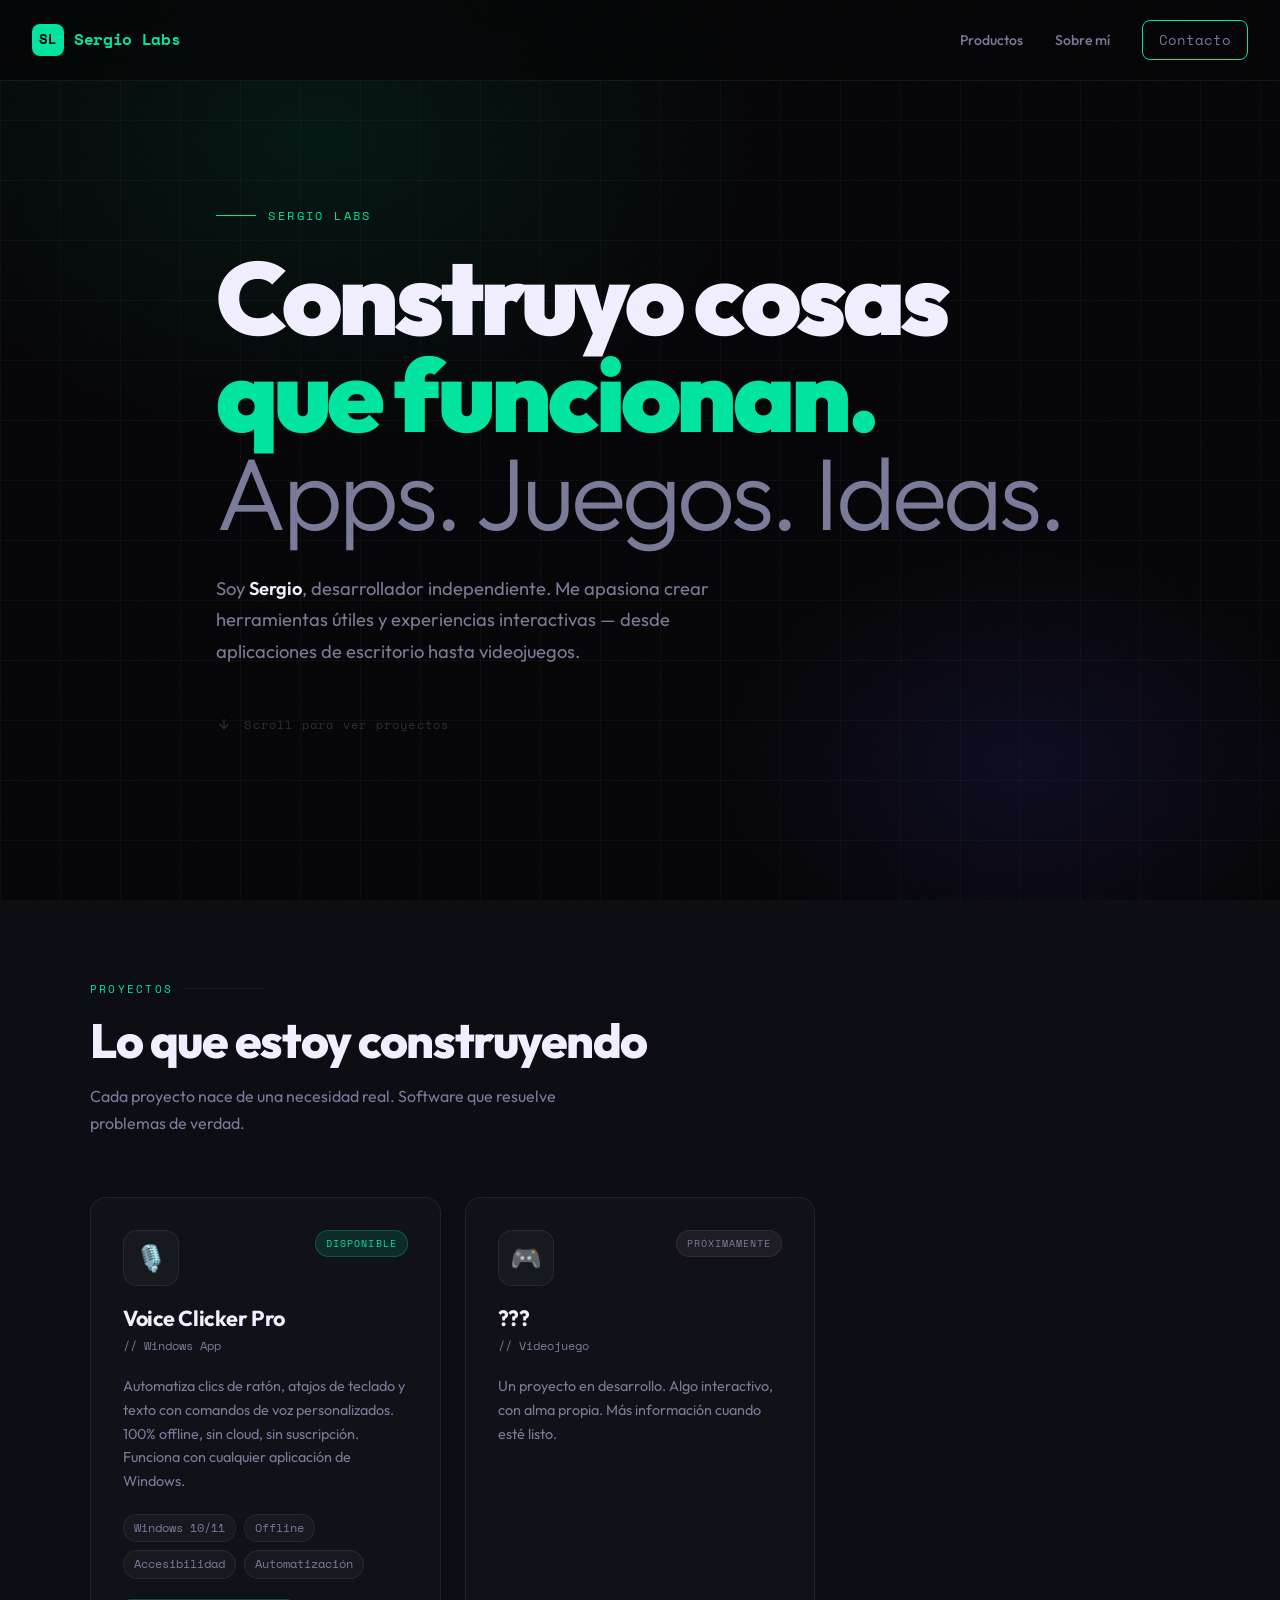
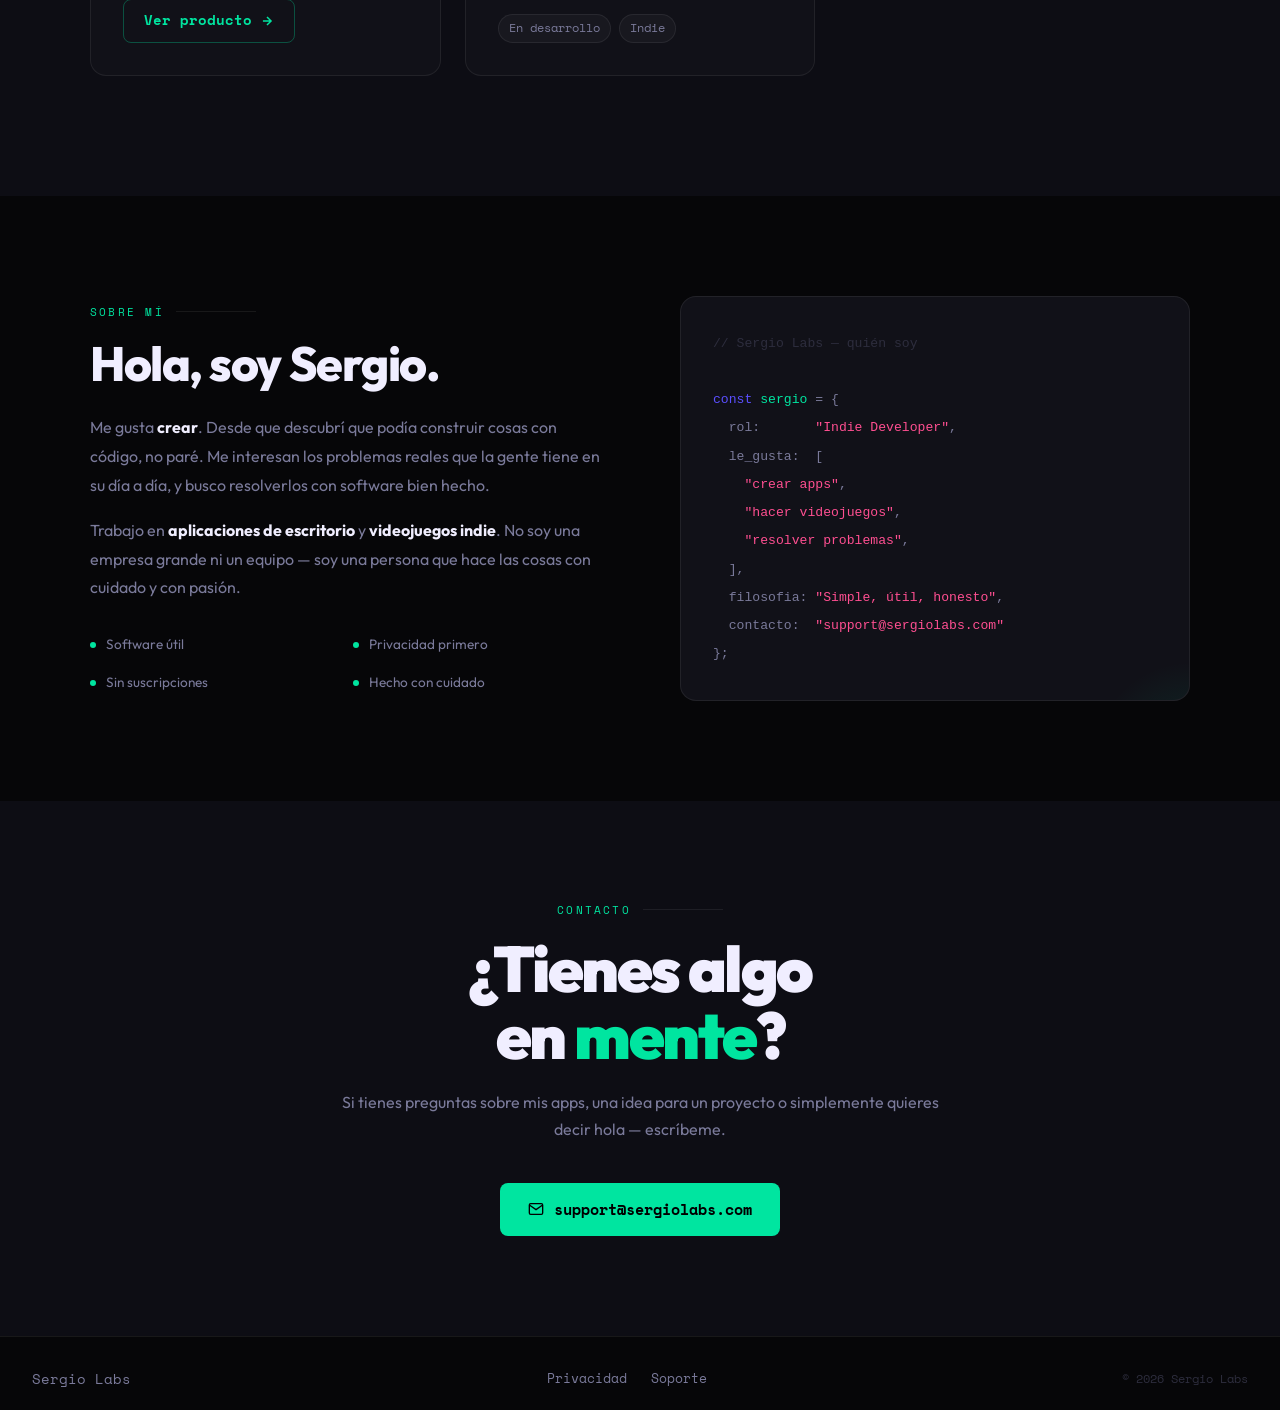
==== commit 011128e5: "Update index.html" ====
--- a/index.html
+++ b/index.html
@@ -733,7 +733,7 @@
             <span class="tag">Accesibilidad</span>
             <span class="tag">Automatización</span>
           </div>
-          <a href="https://voiceclickerpro.app" class="product-card__cta" target="_blank" rel="noopener noreferrer">
+          <a href="voiceclickerpro.html" class="product-card__cta" target="_blank" rel="noopener noreferrer">
             Ver producto
             <svg viewBox="0 0 24 24" fill="none" stroke="currentColor" stroke-width="2.5"><path d="M5 12h14M12 5l7 7-7 7"/></svg>
           </a>
@@ -758,7 +758,7 @@
           </div>
         </article>
 
-        <!-- Placeholder 2 — COMING SOON -->
+        <!-- Placeholder 2 — COMING SOON
         <article class="product-card product-card--coming reveal" aria-label="Próxima aplicación">
           <div class="product-card__header">
             <div class="product-card__icon" aria-hidden="true">⚙️</div>
@@ -775,7 +775,7 @@
             <span class="tag">Ideación</span>
             <span class="tag">Windows</span>
           </div>
-        </article>
+        </article> -->
 
       </div>
     </section>
